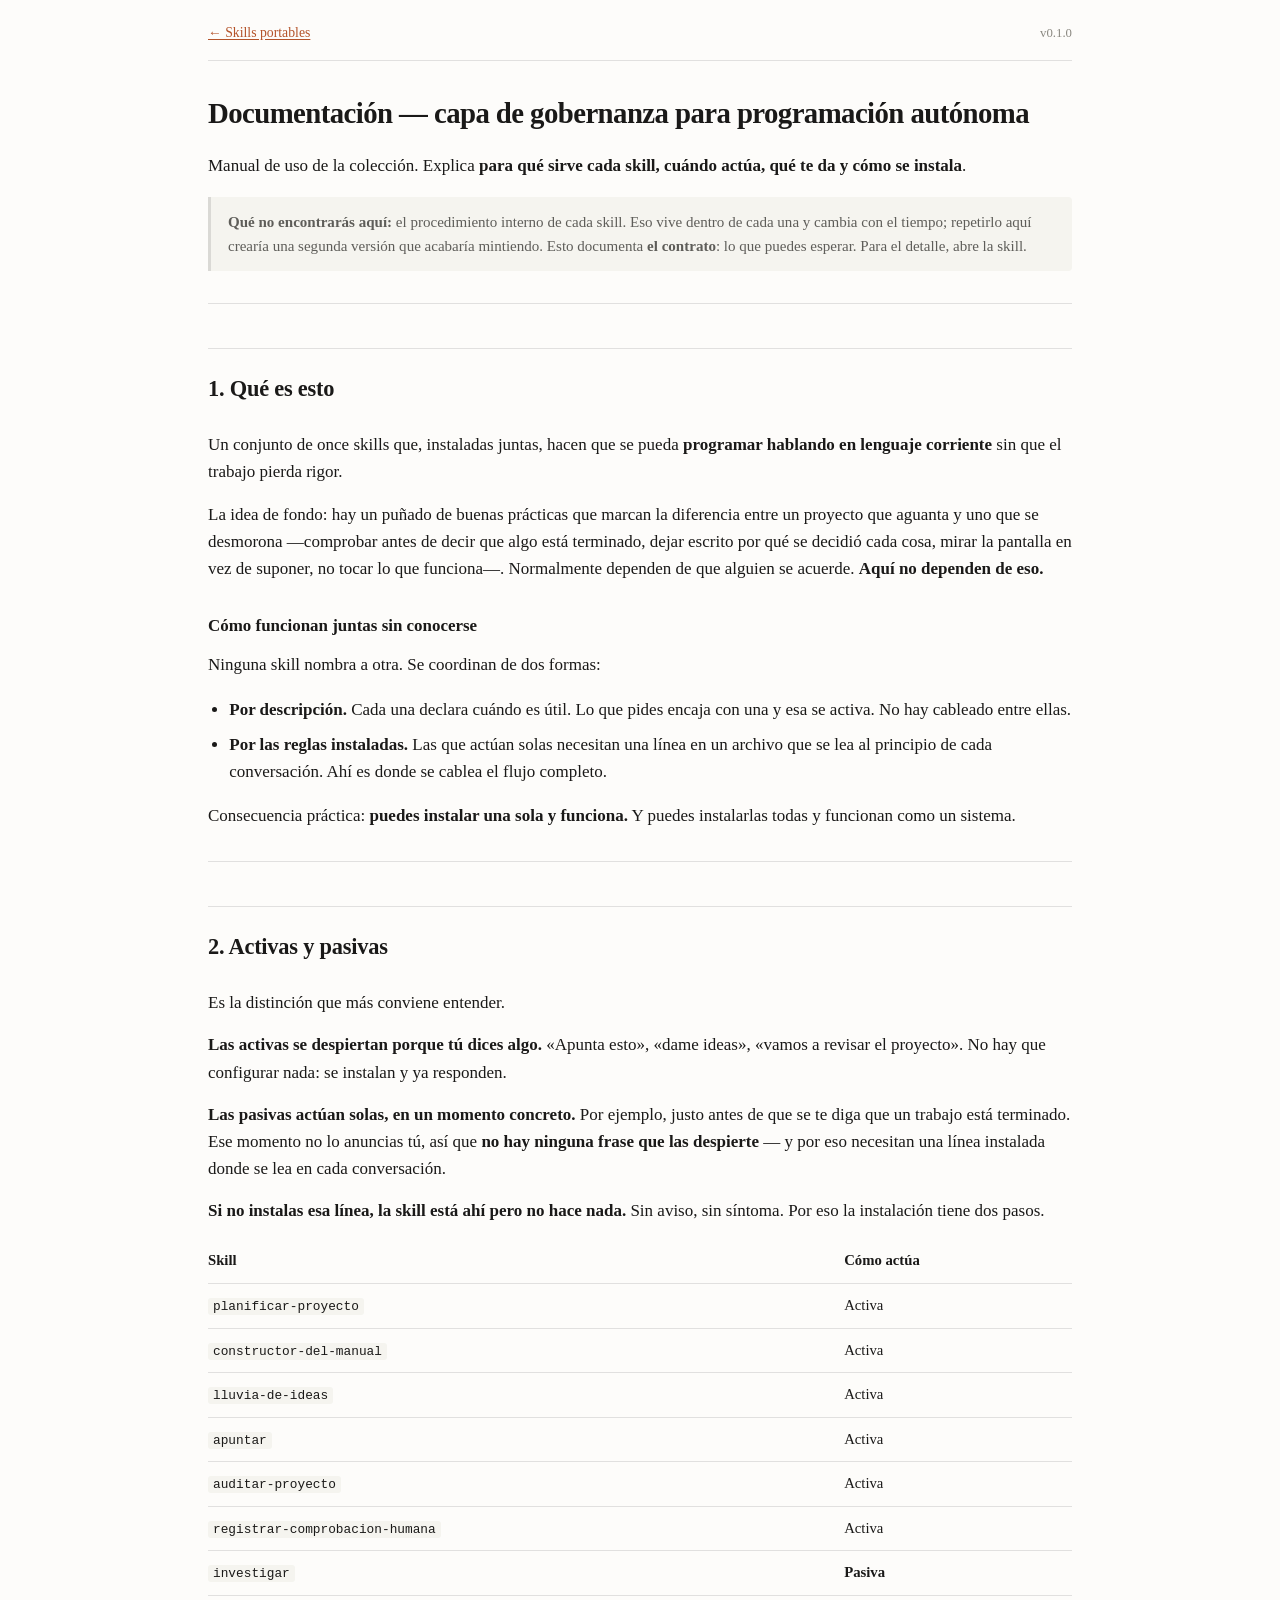
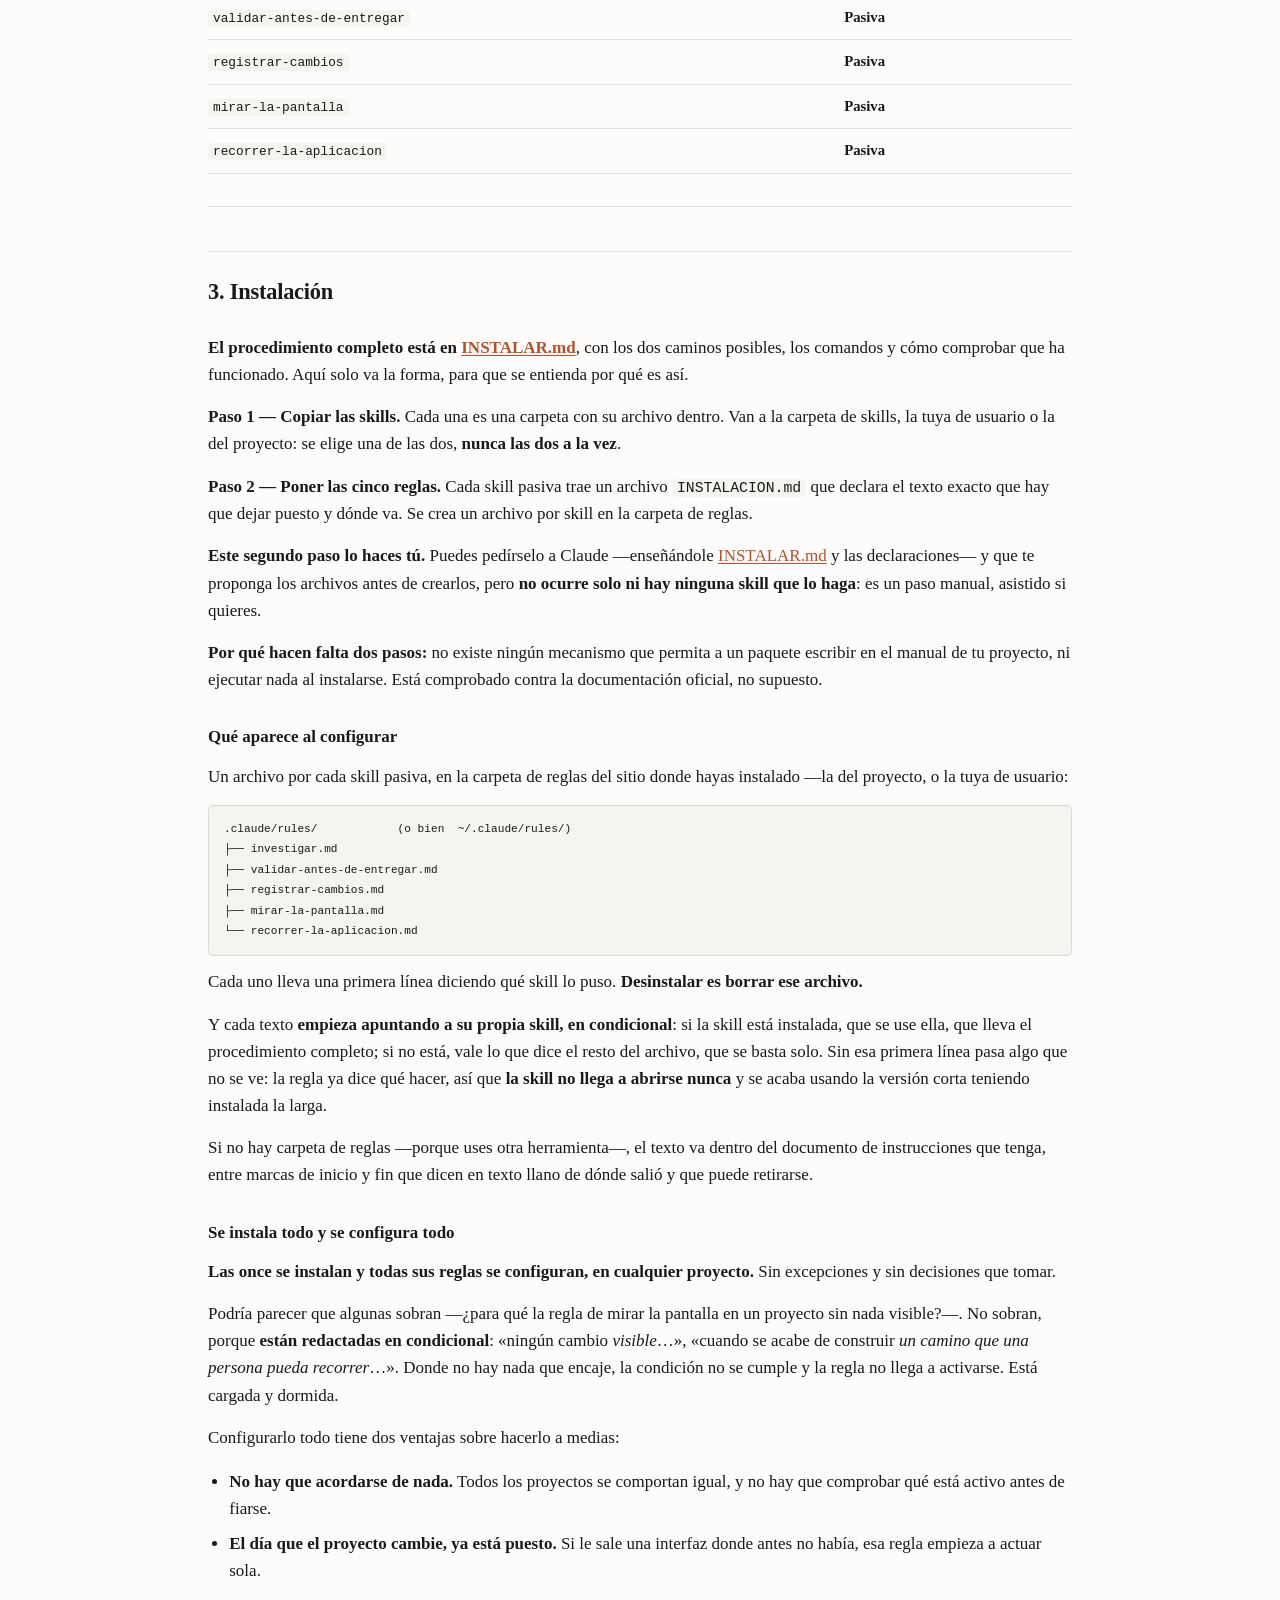
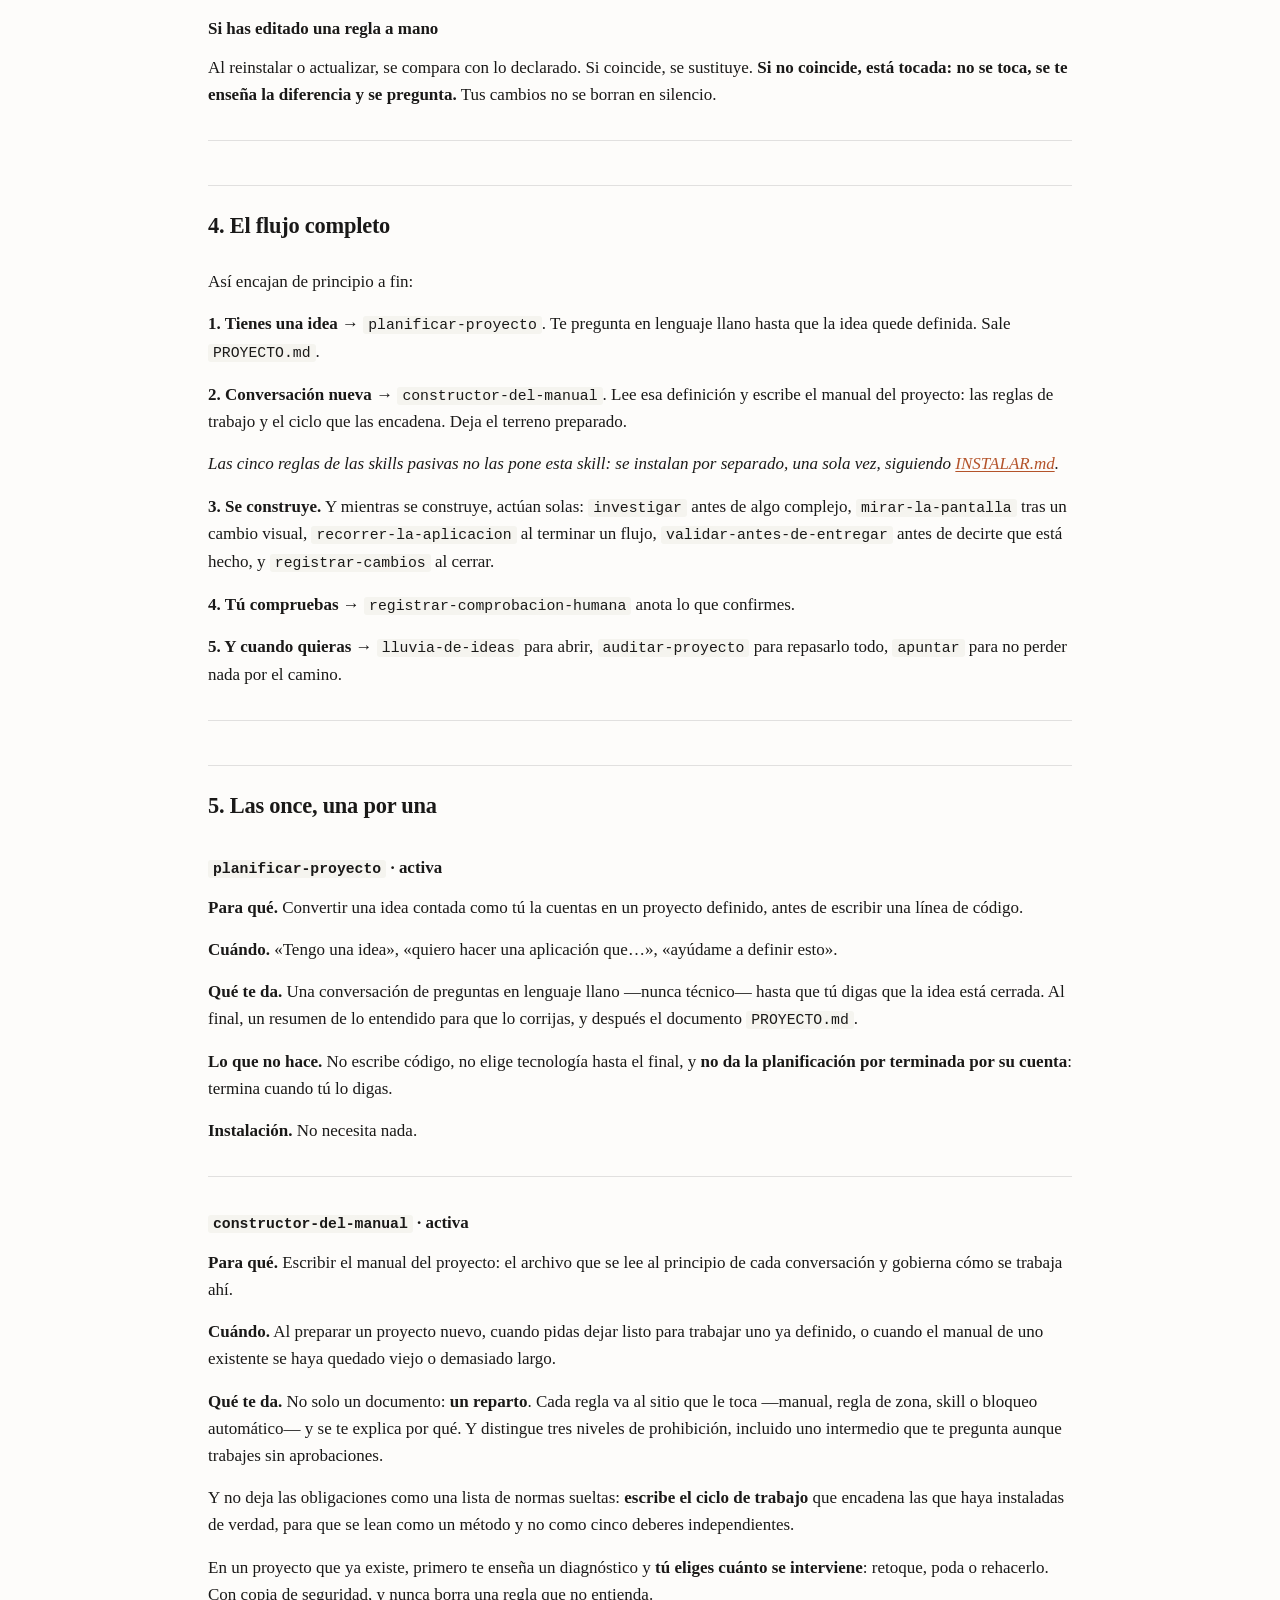
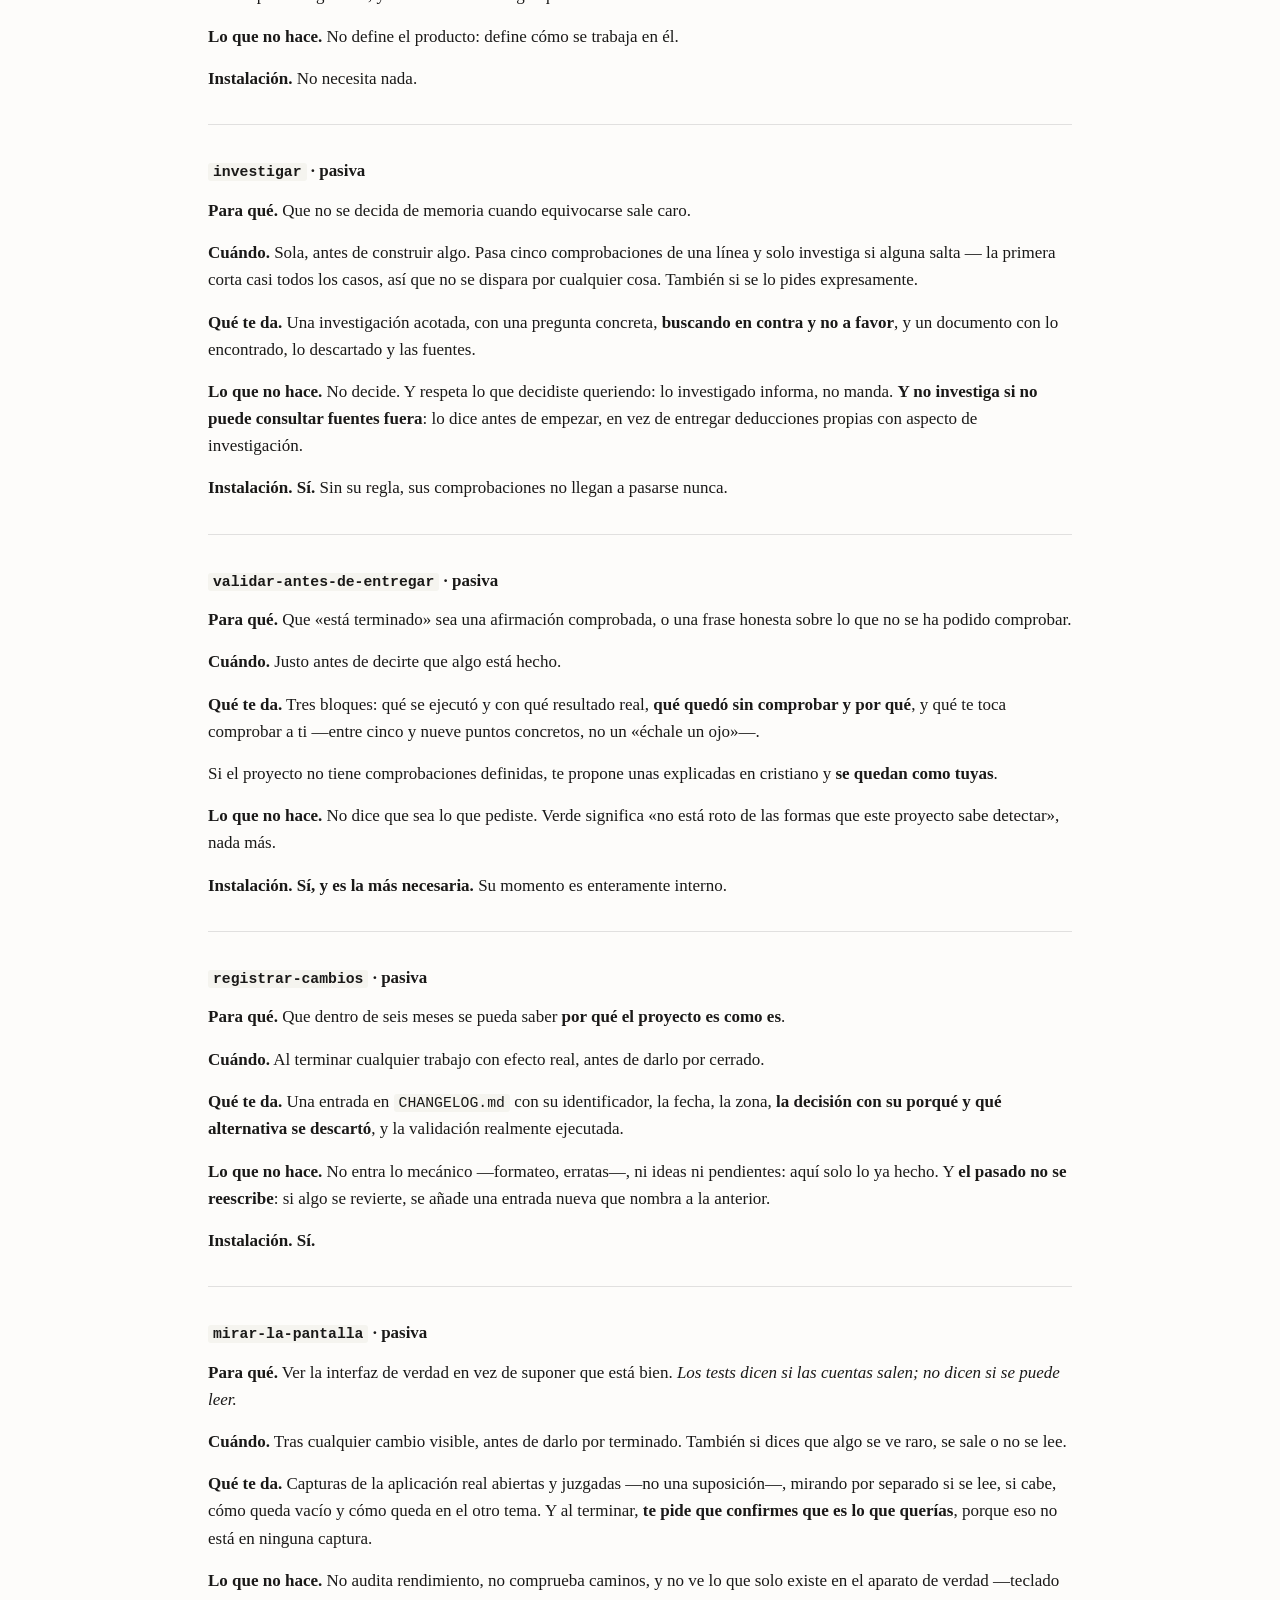
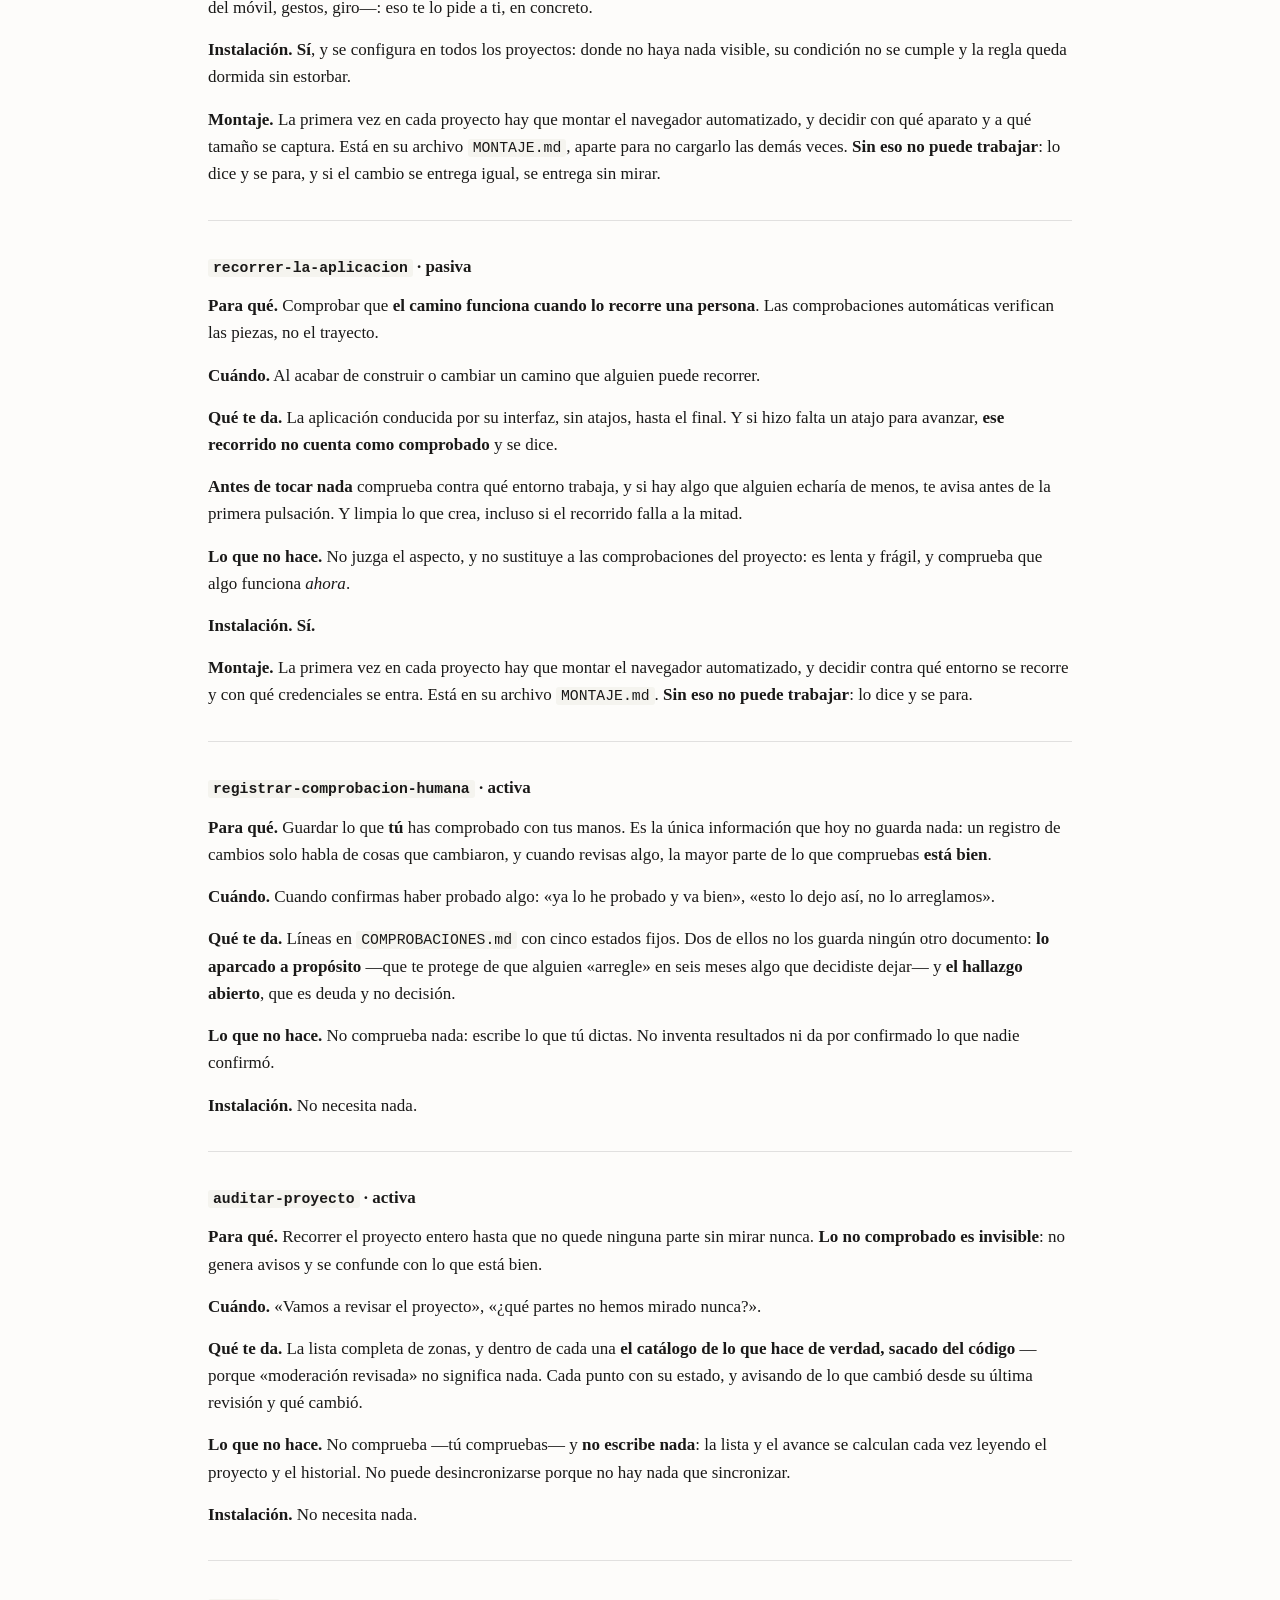
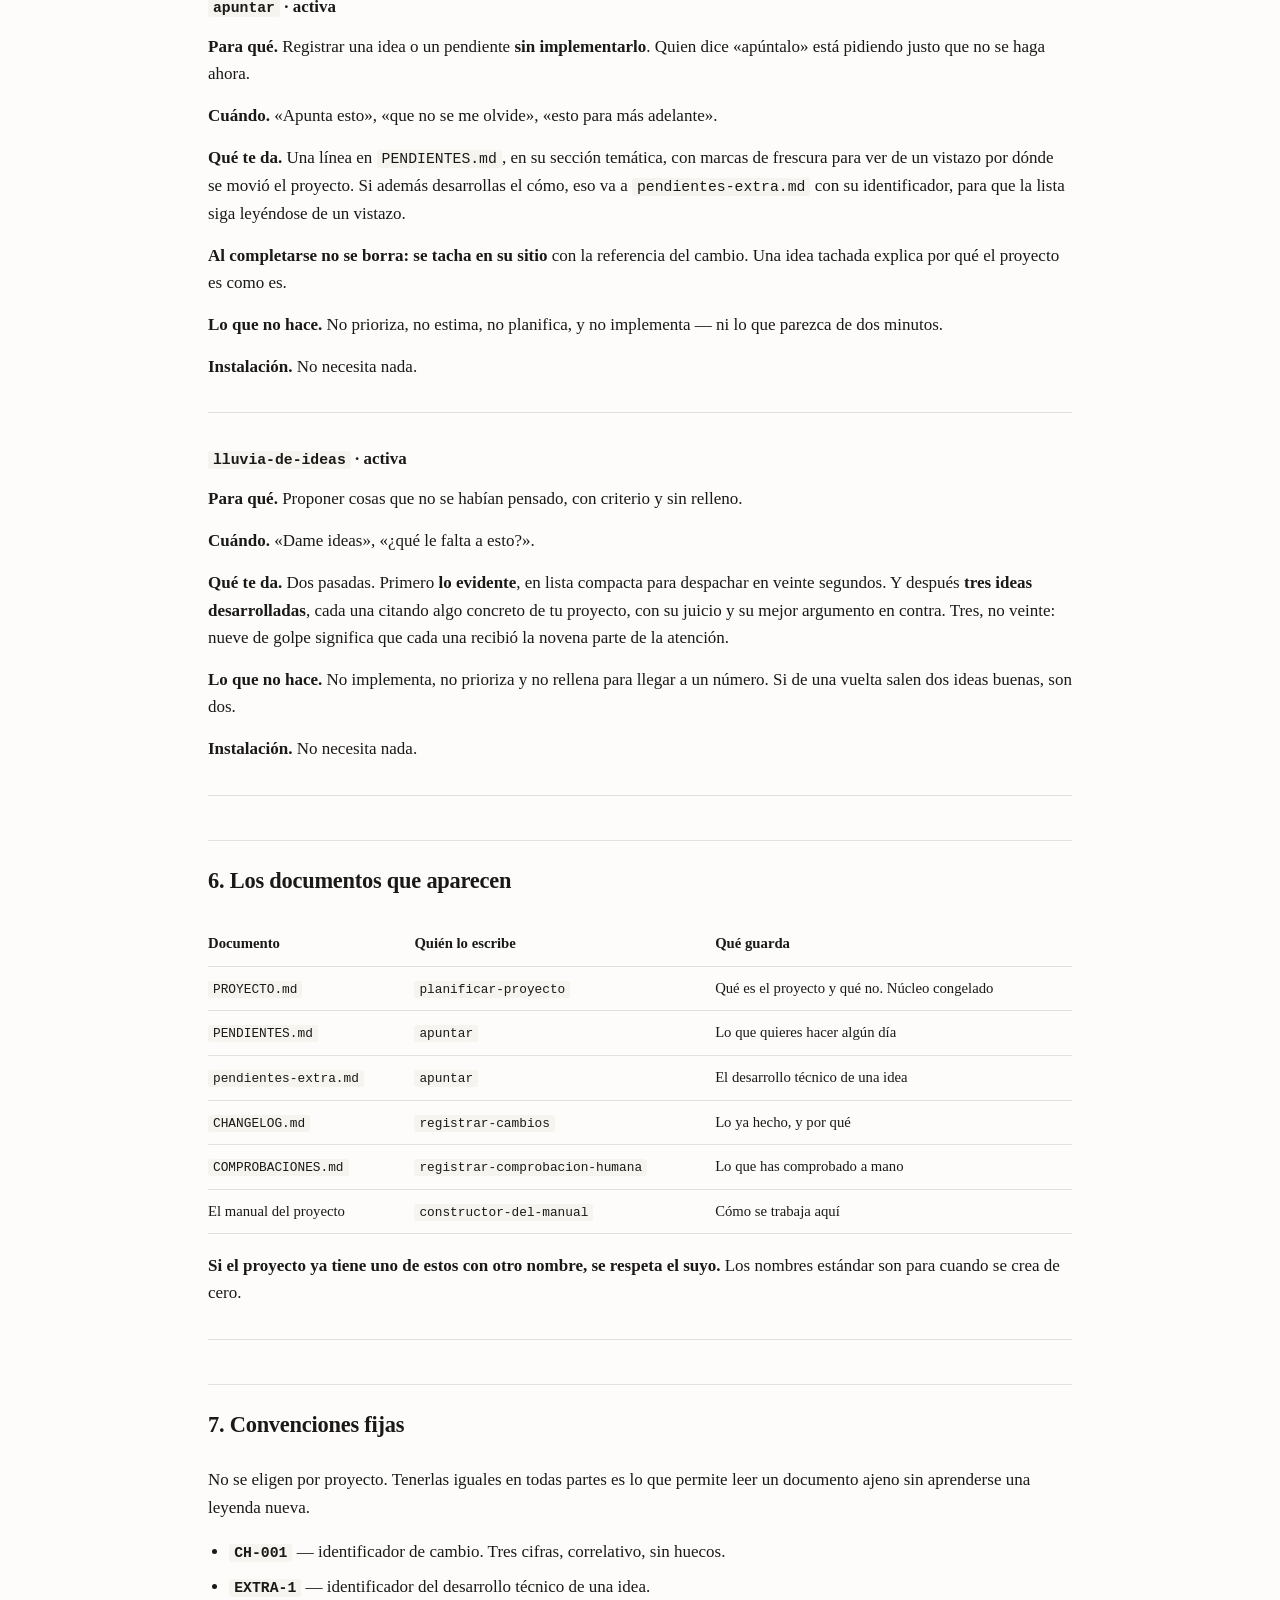
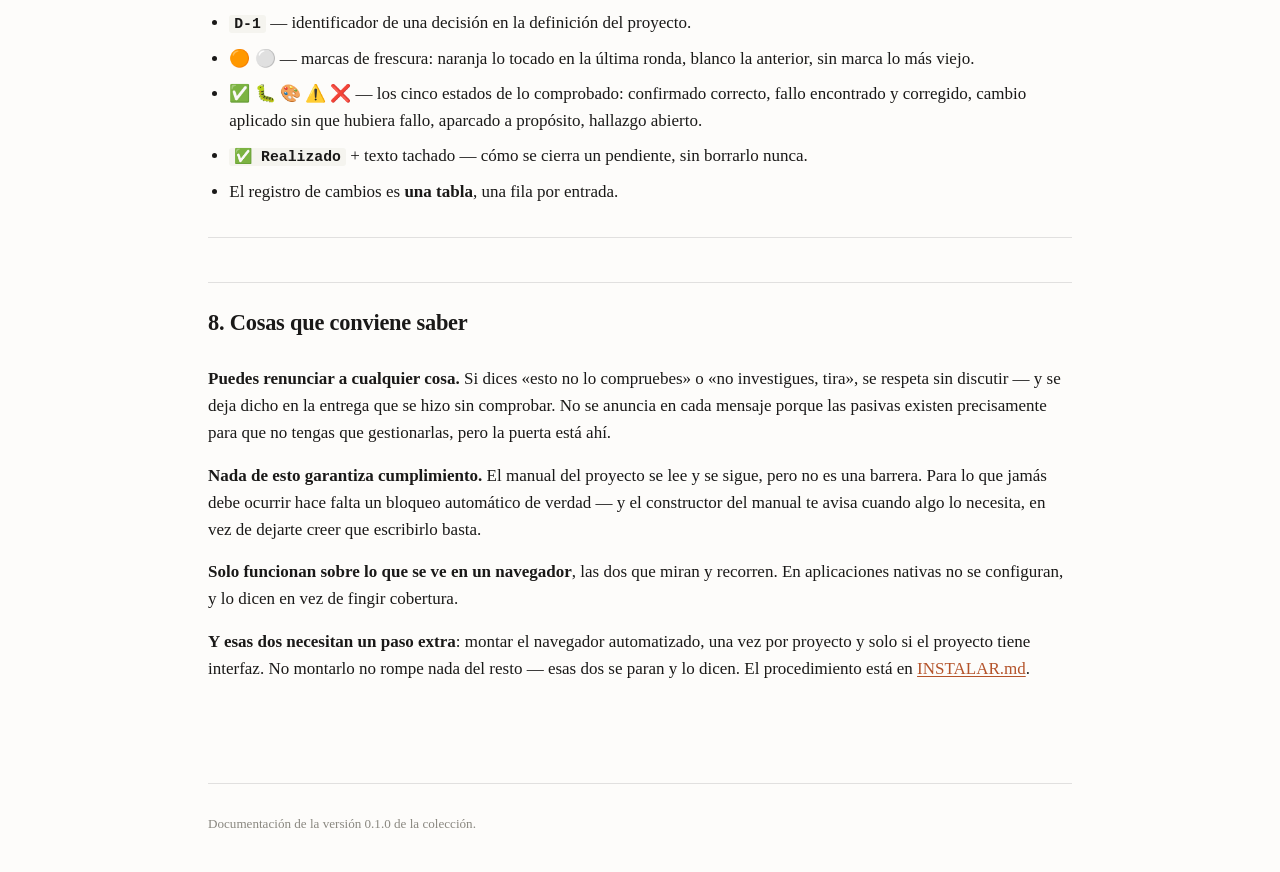
==== docs/documentacion.html @ fcfa6938 "v0.1.0 Once skills de uso general, su instalador y la documentacion.  Generado desde el repositorio " ====
<!DOCTYPE html>
<html lang="es">
<head>
<meta charset="utf-8">
<meta name="viewport" content="width=device-width, initial-scale=1">
<title>Documentación — skills portables</title>
<link rel="stylesheet" href="estilo.css">
</head>
<body>

<header class="cabecera">
  <a class="volver" href="index.html">← Skills portables</a>
  <span class="version">v0.1.0</span>
</header>

<main class="documento">
<h1 id="documentacion-capa-de-gobernanza-para-programacion-autonoma">Documentación — capa de gobernanza para programación autónoma</h1>
<p>Manual de uso de la colección. Explica <strong>para qué sirve cada skill, cuándo actúa, qué te da y cómo se instala</strong>.</p>
<blockquote><strong>Qué no encontrarás aquí:</strong> el procedimiento interno de cada skill. Eso vive dentro de cada una y cambia con el tiempo; repetirlo aquí crearía una segunda versión que acabaría mintiendo. Esto documenta <strong>el contrato</strong>: lo que puedes esperar. Para el detalle, abre la skill.</blockquote>
<hr>
<h2 id="1-que-es-esto">1. Qué es esto</h2>
<p>Un conjunto de once skills que, instaladas juntas, hacen que se pueda <strong>programar hablando en lenguaje corriente</strong> sin que el trabajo pierda rigor.</p>
<p>La idea de fondo: hay un puñado de buenas prácticas que marcan la diferencia entre un proyecto que aguanta y uno que se desmorona —comprobar antes de decir que algo está terminado, dejar escrito por qué se decidió cada cosa, mirar la pantalla en vez de suponer, no tocar lo que funciona—. Normalmente dependen de que alguien se acuerde. <strong>Aquí no dependen de eso.</strong></p>
<h3 id="como-funcionan-juntas-sin-conocerse">Cómo funcionan juntas sin conocerse</h3>
<p>Ninguna skill nombra a otra. Se coordinan de dos formas:</p>
<ul>
<li><strong>Por descripción.</strong> Cada una declara cuándo es útil. Lo que pides encaja con una y esa se activa. No hay cableado entre ellas.</li>
<li><strong>Por las reglas instaladas.</strong> Las que actúan solas necesitan una línea en un archivo que se lea al principio de cada conversación. Ahí es donde se cablea el flujo completo.</li>
</ul>
<p>Consecuencia práctica: <strong>puedes instalar una sola y funciona.</strong> Y puedes instalarlas todas y funcionan como un sistema.</p>
<hr>
<h2 id="2-activas-y-pasivas">2. Activas y pasivas</h2>
<p>Es la distinción que más conviene entender.</p>
<p><strong>Las activas se despiertan porque tú dices algo.</strong> «Apunta esto», «dame ideas», «vamos a revisar el proyecto». No hay que configurar nada: se instalan y ya responden.</p>
<p><strong>Las pasivas actúan solas, en un momento concreto.</strong> Por ejemplo, justo antes de que se te diga que un trabajo está terminado. Ese momento no lo anuncias tú, así que <strong>no hay ninguna frase que las despierte</strong> — y por eso necesitan una línea instalada donde se lea en cada conversación.</p>
<p><strong>Si no instalas esa línea, la skill está ahí pero no hace nada.</strong> Sin aviso, sin síntoma. Por eso la instalación tiene dos pasos.</p>
<table><thead><tr>
<th>Skill</th>
<th>Cómo actúa</th>
</tr></thead><tbody>
<tr>
<td><code>planificar-proyecto</code></td>
<td>Activa</td>
</tr>
<tr>
<td><code>constructor-del-manual</code></td>
<td>Activa</td>
</tr>
<tr>
<td><code>lluvia-de-ideas</code></td>
<td>Activa</td>
</tr>
<tr>
<td><code>apuntar</code></td>
<td>Activa</td>
</tr>
<tr>
<td><code>auditar-proyecto</code></td>
<td>Activa</td>
</tr>
<tr>
<td><code>registrar-comprobacion-humana</code></td>
<td>Activa</td>
</tr>
<tr>
<td><code>investigar</code></td>
<td><strong>Pasiva</strong></td>
</tr>
<tr>
<td><code>validar-antes-de-entregar</code></td>
<td><strong>Pasiva</strong></td>
</tr>
<tr>
<td><code>registrar-cambios</code></td>
<td><strong>Pasiva</strong></td>
</tr>
<tr>
<td><code>mirar-la-pantalla</code></td>
<td><strong>Pasiva</strong></td>
</tr>
<tr>
<td><code>recorrer-la-aplicacion</code></td>
<td><strong>Pasiva</strong></td>
</tr>
</tbody></table>
<hr>
<h2 id="3-instalacion">3. Instalación</h2>
<p><strong>El procedimiento completo está en <a href="https://github.com/Sagitario-A/skills-portables/blob/main/INSTALAR.md">INSTALAR.md</a></strong>, con los dos caminos posibles, los comandos y cómo comprobar que ha funcionado. Aquí solo va la forma, para que se entienda por qué es así.</p>
<p><strong>Paso 1 — Copiar las skills.</strong> Cada una es una carpeta con su archivo dentro. Van a la carpeta de skills, la tuya de usuario o la del proyecto: se elige una de las dos, <strong>nunca las dos a la vez</strong>.</p>
<p><strong>Paso 2 — Poner las cinco reglas.</strong> Cada skill pasiva trae un archivo <code>INSTALACION.md</code> que declara el texto exacto que hay que dejar puesto y dónde va. Se crea un archivo por skill en la carpeta de reglas.</p>
<p><strong>Este segundo paso lo haces tú.</strong> Puedes pedírselo a Claude —enseñándole <a href="https://github.com/Sagitario-A/skills-portables/blob/main/INSTALAR.md">INSTALAR.md</a> y las declaraciones— y que te proponga los archivos antes de crearlos, pero <strong>no ocurre solo ni hay ninguna skill que lo haga</strong>: es un paso manual, asistido si quieres.</p>
<p><strong>Por qué hacen falta dos pasos:</strong> no existe ningún mecanismo que permita a un paquete escribir en el manual de tu proyecto, ni ejecutar nada al instalarse. Está comprobado contra la documentación oficial, no supuesto.</p>
<h3 id="que-aparece-al-configurar">Qué aparece al configurar</h3>
<p>Un archivo por cada skill pasiva, en la carpeta de reglas del sitio donde hayas instalado —la del proyecto, o la tuya de usuario:</p>
<pre><code>.claude/rules/            (o bien  ~/.claude/rules/)
├── investigar.md
├── validar-antes-de-entregar.md
├── registrar-cambios.md
├── mirar-la-pantalla.md
└── recorrer-la-aplicacion.md</code></pre>
<p>Cada uno lleva una primera línea diciendo qué skill lo puso. <strong>Desinstalar es borrar ese archivo.</strong></p>
<p>Y cada texto <strong>empieza apuntando a su propia skill, en condicional</strong>: si la skill está instalada, que se use ella, que lleva el procedimiento completo; si no está, vale lo que dice el resto del archivo, que se basta solo. Sin esa primera línea pasa algo que no se ve: la regla ya dice qué hacer, así que <strong>la skill no llega a abrirse nunca</strong> y se acaba usando la versión corta teniendo instalada la larga.</p>
<p>Si no hay carpeta de reglas —porque uses otra herramienta—, el texto va dentro del documento de instrucciones que tenga, entre marcas de inicio y fin que dicen en texto llano de dónde salió y que puede retirarse.</p>
<h3 id="se-instala-todo-y-se-configura-todo">Se instala todo y se configura todo</h3>
<p><strong>Las once se instalan y todas sus reglas se configuran, en cualquier proyecto.</strong> Sin excepciones y sin decisiones que tomar.</p>
<p>Podría parecer que algunas sobran —¿para qué la regla de mirar la pantalla en un proyecto sin nada visible?—. No sobran, porque <strong>están redactadas en condicional</strong>: «ningún cambio <em>visible</em>…», «cuando se acabe de construir <em>un camino que una persona pueda recorrer</em>…». Donde no hay nada que encaje, la condición no se cumple y la regla no llega a activarse. Está cargada y dormida.</p>
<p>Configurarlo todo tiene dos ventajas sobre hacerlo a medias:</p>
<ul>
<li><strong>No hay que acordarse de nada.</strong> Todos los proyectos se comportan igual, y no hay que comprobar qué está activo antes de fiarse.</li>
<li><strong>El día que el proyecto cambie, ya está puesto.</strong> Si le sale una interfaz donde antes no había, esa regla empieza a actuar sola.</li>
</ul>
<h3 id="si-has-editado-una-regla-a-mano">Si has editado una regla a mano</h3>
<p>Al reinstalar o actualizar, se compara con lo declarado. Si coincide, se sustituye. <strong>Si no coincide, está tocada: no se toca, se te enseña la diferencia y se pregunta.</strong> Tus cambios no se borran en silencio.</p>
<hr>
<h2 id="4-el-flujo-completo">4. El flujo completo</h2>
<p>Así encajan de principio a fin:</p>
<p><strong>1. Tienes una idea</strong> → <code>planificar-proyecto</code>. Te pregunta en lenguaje llano hasta que la idea quede definida. Sale <code>PROYECTO.md</code>.</p>
<p><strong>2. Conversación nueva</strong> → <code>constructor-del-manual</code>. Lee esa definición y escribe el manual del proyecto: las reglas de trabajo y el ciclo que las encadena. Deja el terreno preparado.</p>
<p><em>Las cinco reglas de las skills pasivas no las pone esta skill: se instalan por separado, una sola vez, siguiendo <a href="https://github.com/Sagitario-A/skills-portables/blob/main/INSTALAR.md">INSTALAR.md</a>.</em></p>
<p><strong>3. Se construye.</strong> Y mientras se construye, actúan solas: <code>investigar</code> antes de algo complejo, <code>mirar-la-pantalla</code> tras un cambio visual, <code>recorrer-la-aplicacion</code> al terminar un flujo, <code>validar-antes-de-entregar</code> antes de decirte que está hecho, y <code>registrar-cambios</code> al cerrar.</p>
<p><strong>4. Tú compruebas</strong> → <code>registrar-comprobacion-humana</code> anota lo que confirmes.</p>
<p><strong>5. Y cuando quieras</strong> → <code>lluvia-de-ideas</code> para abrir, <code>auditar-proyecto</code> para repasarlo todo, <code>apuntar</code> para no perder nada por el camino.</p>
<hr>
<h2 id="5-las-once-una-por-una">5. Las once, una por una</h2>
<h3 id="planificar-proyecto-activa"><code>planificar-proyecto</code> · activa</h3>
<p><strong>Para qué.</strong> Convertir una idea contada como tú la cuentas en un proyecto definido, antes de escribir una línea de código.</p>
<p><strong>Cuándo.</strong> «Tengo una idea», «quiero hacer una aplicación que…», «ayúdame a definir esto».</p>
<p><strong>Qué te da.</strong> Una conversación de preguntas en lenguaje llano —nunca técnico— hasta que tú digas que la idea está cerrada. Al final, un resumen de lo entendido para que lo corrijas, y después el documento <code>PROYECTO.md</code>.</p>
<p><strong>Lo que no hace.</strong> No escribe código, no elige tecnología hasta el final, y <strong>no da la planificación por terminada por su cuenta</strong>: termina cuando tú lo digas.</p>
<p><strong>Instalación.</strong> No necesita nada.</p>
<hr>
<h3 id="constructor-del-manual-activa"><code>constructor-del-manual</code> · activa</h3>
<p><strong>Para qué.</strong> Escribir el manual del proyecto: el archivo que se lee al principio de cada conversación y gobierna cómo se trabaja ahí.</p>
<p><strong>Cuándo.</strong> Al preparar un proyecto nuevo, cuando pidas dejar listo para trabajar uno ya definido, o cuando el manual de uno existente se haya quedado viejo o demasiado largo.</p>
<p><strong>Qué te da.</strong> No solo un documento: <strong>un reparto</strong>. Cada regla va al sitio que le toca —manual, regla de zona, skill o bloqueo automático— y se te explica por qué. Y distingue tres niveles de prohibición, incluido uno intermedio que te pregunta aunque trabajes sin aprobaciones.</p>
<p>Y no deja las obligaciones como una lista de normas sueltas: <strong>escribe el ciclo de trabajo</strong> que encadena las que haya instaladas de verdad, para que se lean como un método y no como cinco deberes independientes.</p>
<p>En un proyecto que ya existe, primero te enseña un diagnóstico y <strong>tú eliges cuánto se interviene</strong>: retoque, poda o rehacerlo. Con copia de seguridad, y nunca borra una regla que no entienda.</p>
<p><strong>Lo que no hace.</strong> No define el producto: define cómo se trabaja en él.</p>
<p><strong>Instalación.</strong> No necesita nada.</p>
<hr>
<h3 id="investigar-pasiva"><code>investigar</code> · pasiva</h3>
<p><strong>Para qué.</strong> Que no se decida de memoria cuando equivocarse sale caro.</p>
<p><strong>Cuándo.</strong> Sola, antes de construir algo. Pasa cinco comprobaciones de una línea y solo investiga si alguna salta — la primera corta casi todos los casos, así que no se dispara por cualquier cosa. También si se lo pides expresamente.</p>
<p><strong>Qué te da.</strong> Una investigación acotada, con una pregunta concreta, <strong>buscando en contra y no a favor</strong>, y un documento con lo encontrado, lo descartado y las fuentes.</p>
<p><strong>Lo que no hace.</strong> No decide. Y respeta lo que decidiste queriendo: lo investigado informa, no manda. <strong>Y no investiga si no puede consultar fuentes fuera</strong>: lo dice antes de empezar, en vez de entregar deducciones propias con aspecto de investigación.</p>
<p><strong>Instalación.</strong> <strong>Sí.</strong> Sin su regla, sus comprobaciones no llegan a pasarse nunca.</p>
<hr>
<h3 id="validar-antes-de-entregar-pasiva"><code>validar-antes-de-entregar</code> · pasiva</h3>
<p><strong>Para qué.</strong> Que «está terminado» sea una afirmación comprobada, o una frase honesta sobre lo que no se ha podido comprobar.</p>
<p><strong>Cuándo.</strong> Justo antes de decirte que algo está hecho.</p>
<p><strong>Qué te da.</strong> Tres bloques: qué se ejecutó y con qué resultado real, <strong>qué quedó sin comprobar y por qué</strong>, y qué te toca comprobar a ti —entre cinco y nueve puntos concretos, no un «échale un ojo»—.</p>
<p>Si el proyecto no tiene comprobaciones definidas, te propone unas explicadas en cristiano y <strong>se quedan como tuyas</strong>.</p>
<p><strong>Lo que no hace.</strong> No dice que sea lo que pediste. Verde significa «no está roto de las formas que este proyecto sabe detectar», nada más.</p>
<p><strong>Instalación.</strong> <strong>Sí, y es la más necesaria.</strong> Su momento es enteramente interno.</p>
<hr>
<h3 id="registrar-cambios-pasiva"><code>registrar-cambios</code> · pasiva</h3>
<p><strong>Para qué.</strong> Que dentro de seis meses se pueda saber <strong>por qué el proyecto es como es</strong>.</p>
<p><strong>Cuándo.</strong> Al terminar cualquier trabajo con efecto real, antes de darlo por cerrado.</p>
<p><strong>Qué te da.</strong> Una entrada en <code>CHANGELOG.md</code> con su identificador, la fecha, la zona, <strong>la decisión con su porqué y qué alternativa se descartó</strong>, y la validación realmente ejecutada.</p>
<p><strong>Lo que no hace.</strong> No entra lo mecánico —formateo, erratas—, ni ideas ni pendientes: aquí solo lo ya hecho. Y <strong>el pasado no se reescribe</strong>: si algo se revierte, se añade una entrada nueva que nombra a la anterior.</p>
<p><strong>Instalación.</strong> <strong>Sí.</strong></p>
<hr>
<h3 id="mirar-la-pantalla-pasiva"><code>mirar-la-pantalla</code> · pasiva</h3>
<p><strong>Para qué.</strong> Ver la interfaz de verdad en vez de suponer que está bien. <em>Los tests dicen si las cuentas salen; no dicen si se puede leer.</em></p>
<p><strong>Cuándo.</strong> Tras cualquier cambio visible, antes de darlo por terminado. También si dices que algo se ve raro, se sale o no se lee.</p>
<p><strong>Qué te da.</strong> Capturas de la aplicación real abiertas y juzgadas —no una suposición—, mirando por separado si se lee, si cabe, cómo queda vacío y cómo queda en el otro tema. Y al terminar, <strong>te pide que confirmes que es lo que querías</strong>, porque eso no está en ninguna captura.</p>
<p><strong>Lo que no hace.</strong> No audita rendimiento, no comprueba caminos, y no ve lo que solo existe en el aparato de verdad —teclado del móvil, gestos, giro—: eso te lo pide a ti, en concreto.</p>
<p><strong>Instalación.</strong> <strong>Sí</strong>, y se configura en todos los proyectos: donde no haya nada visible, su condición no se cumple y la regla queda dormida sin estorbar.</p>
<p><strong>Montaje.</strong> La primera vez en cada proyecto hay que montar el navegador automatizado, y decidir con qué aparato y a qué tamaño se captura. Está en su archivo <code>MONTAJE.md</code>, aparte para no cargarlo las demás veces. <strong>Sin eso no puede trabajar</strong>: lo dice y se para, y si el cambio se entrega igual, se entrega sin mirar.</p>
<hr>
<h3 id="recorrer-la-aplicacion-pasiva"><code>recorrer-la-aplicacion</code> · pasiva</h3>
<p><strong>Para qué.</strong> Comprobar que <strong>el camino funciona cuando lo recorre una persona</strong>. Las comprobaciones automáticas verifican las piezas, no el trayecto.</p>
<p><strong>Cuándo.</strong> Al acabar de construir o cambiar un camino que alguien puede recorrer.</p>
<p><strong>Qué te da.</strong> La aplicación conducida por su interfaz, sin atajos, hasta el final. Y si hizo falta un atajo para avanzar, <strong>ese recorrido no cuenta como comprobado</strong> y se dice.</p>
<p><strong>Antes de tocar nada</strong> comprueba contra qué entorno trabaja, y si hay algo que alguien echaría de menos, te avisa antes de la primera pulsación. Y limpia lo que crea, incluso si el recorrido falla a la mitad.</p>
<p><strong>Lo que no hace.</strong> No juzga el aspecto, y no sustituye a las comprobaciones del proyecto: es lenta y frágil, y comprueba que algo funciona <em>ahora</em>.</p>
<p><strong>Instalación.</strong> <strong>Sí.</strong></p>
<p><strong>Montaje.</strong> La primera vez en cada proyecto hay que montar el navegador automatizado, y decidir contra qué entorno se recorre y con qué credenciales se entra. Está en su archivo <code>MONTAJE.md</code>. <strong>Sin eso no puede trabajar</strong>: lo dice y se para.</p>
<hr>
<h3 id="registrar-comprobacion-humana-activa"><code>registrar-comprobacion-humana</code> · activa</h3>
<p><strong>Para qué.</strong> Guardar lo que <strong>tú</strong> has comprobado con tus manos. Es la única información que hoy no guarda nada: un registro de cambios solo habla de cosas que cambiaron, y cuando revisas algo, la mayor parte de lo que compruebas <strong>está bien</strong>.</p>
<p><strong>Cuándo.</strong> Cuando confirmas haber probado algo: «ya lo he probado y va bien», «esto lo dejo así, no lo arreglamos».</p>
<p><strong>Qué te da.</strong> Líneas en <code>COMPROBACIONES.md</code> con cinco estados fijos. Dos de ellos no los guarda ningún otro documento: <strong>lo aparcado a propósito</strong> —que te protege de que alguien «arregle» en seis meses algo que decidiste dejar— y <strong>el hallazgo abierto</strong>, que es deuda y no decisión.</p>
<p><strong>Lo que no hace.</strong> No comprueba nada: escribe lo que tú dictas. No inventa resultados ni da por confirmado lo que nadie confirmó.</p>
<p><strong>Instalación.</strong> No necesita nada.</p>
<hr>
<h3 id="auditar-proyecto-activa"><code>auditar-proyecto</code> · activa</h3>
<p><strong>Para qué.</strong> Recorrer el proyecto entero hasta que no quede ninguna parte sin mirar nunca. <strong>Lo no comprobado es invisible</strong>: no genera avisos y se confunde con lo que está bien.</p>
<p><strong>Cuándo.</strong> «Vamos a revisar el proyecto», «¿qué partes no hemos mirado nunca?».</p>
<p><strong>Qué te da.</strong> La lista completa de zonas, y dentro de cada una <strong>el catálogo de lo que hace de verdad, sacado del código</strong> — porque «moderación revisada» no significa nada. Cada punto con su estado, y avisando de lo que cambió desde su última revisión y qué cambió.</p>
<p><strong>Lo que no hace.</strong> No comprueba —tú compruebas— y <strong>no escribe nada</strong>: la lista y el avance se calculan cada vez leyendo el proyecto y el historial. No puede desincronizarse porque no hay nada que sincronizar.</p>
<p><strong>Instalación.</strong> No necesita nada.</p>
<hr>
<h3 id="apuntar-activa"><code>apuntar</code> · activa</h3>
<p><strong>Para qué.</strong> Registrar una idea o un pendiente <strong>sin implementarlo</strong>. Quien dice «apúntalo» está pidiendo justo que no se haga ahora.</p>
<p><strong>Cuándo.</strong> «Apunta esto», «que no se me olvide», «esto para más adelante».</p>
<p><strong>Qué te da.</strong> Una línea en <code>PENDIENTES.md</code>, en su sección temática, con marcas de frescura para ver de un vistazo por dónde se movió el proyecto. Si además desarrollas el cómo, eso va a <code>pendientes-extra.md</code> con su identificador, para que la lista siga leyéndose de un vistazo.</p>
<p><strong>Al completarse no se borra: se tacha en su sitio</strong> con la referencia del cambio. Una idea tachada explica por qué el proyecto es como es.</p>
<p><strong>Lo que no hace.</strong> No prioriza, no estima, no planifica, y no implementa — ni lo que parezca de dos minutos.</p>
<p><strong>Instalación.</strong> No necesita nada.</p>
<hr>
<h3 id="lluvia-de-ideas-activa"><code>lluvia-de-ideas</code> · activa</h3>
<p><strong>Para qué.</strong> Proponer cosas que no se habían pensado, con criterio y sin relleno.</p>
<p><strong>Cuándo.</strong> «Dame ideas», «¿qué le falta a esto?».</p>
<p><strong>Qué te da.</strong> Dos pasadas. Primero <strong>lo evidente</strong>, en lista compacta para despachar en veinte segundos. Y después <strong>tres ideas desarrolladas</strong>, cada una citando algo concreto de tu proyecto, con su juicio y su mejor argumento en contra. Tres, no veinte: nueve de golpe significa que cada una recibió la novena parte de la atención.</p>
<p><strong>Lo que no hace.</strong> No implementa, no prioriza y no rellena para llegar a un número. Si de una vuelta salen dos ideas buenas, son dos.</p>
<p><strong>Instalación.</strong> No necesita nada.</p>
<hr>
<h2 id="6-los-documentos-que-aparecen">6. Los documentos que aparecen</h2>
<table><thead><tr>
<th>Documento</th>
<th>Quién lo escribe</th>
<th>Qué guarda</th>
</tr></thead><tbody>
<tr>
<td><code>PROYECTO.md</code></td>
<td><code>planificar-proyecto</code></td>
<td>Qué es el proyecto y qué no. Núcleo congelado</td>
</tr>
<tr>
<td><code>PENDIENTES.md</code></td>
<td><code>apuntar</code></td>
<td>Lo que quieres hacer algún día</td>
</tr>
<tr>
<td><code>pendientes-extra.md</code></td>
<td><code>apuntar</code></td>
<td>El desarrollo técnico de una idea</td>
</tr>
<tr>
<td><code>CHANGELOG.md</code></td>
<td><code>registrar-cambios</code></td>
<td>Lo ya hecho, y por qué</td>
</tr>
<tr>
<td><code>COMPROBACIONES.md</code></td>
<td><code>registrar-comprobacion-humana</code></td>
<td>Lo que has comprobado a mano</td>
</tr>
<tr>
<td>El manual del proyecto</td>
<td><code>constructor-del-manual</code></td>
<td>Cómo se trabaja aquí</td>
</tr>
</tbody></table>
<p><strong>Si el proyecto ya tiene uno de estos con otro nombre, se respeta el suyo.</strong> Los nombres estándar son para cuando se crea de cero.</p>
<hr>
<h2 id="7-convenciones-fijas">7. Convenciones fijas</h2>
<p>No se eligen por proyecto. Tenerlas iguales en todas partes es lo que permite leer un documento ajeno sin aprenderse una leyenda nueva.</p>
<ul>
<li><strong><code>CH-001</code></strong> — identificador de cambio. Tres cifras, correlativo, sin huecos.</li>
<li><strong><code>EXTRA-1</code></strong> — identificador del desarrollo técnico de una idea.</li>
<li><strong><code>D-1</code></strong> — identificador de una decisión en la definición del proyecto.</li>
<li><strong>🟠 ⚪</strong> — marcas de frescura: naranja lo tocado en la última ronda, blanco la anterior, sin marca lo más viejo.</li>
<li><strong>✅ 🐛 🎨 ⚠️ ❌</strong> — los cinco estados de lo comprobado: confirmado correcto, fallo encontrado y corregido, cambio aplicado sin que hubiera fallo, aparcado a propósito, hallazgo abierto.</li>
<li><strong><code>✅ Realizado</code></strong> + texto tachado — cómo se cierra un pendiente, sin borrarlo nunca.</li>
<li>El registro de cambios es <strong>una tabla</strong>, una fila por entrada.</li>
</ul>
<hr>
<h2 id="8-cosas-que-conviene-saber">8. Cosas que conviene saber</h2>
<p><strong>Puedes renunciar a cualquier cosa.</strong> Si dices «esto no lo compruebes» o «no investigues, tira», se respeta sin discutir — y se deja dicho en la entrega que se hizo sin comprobar. No se anuncia en cada mensaje porque las pasivas existen precisamente para que no tengas que gestionarlas, pero la puerta está ahí.</p>
<p><strong>Nada de esto garantiza cumplimiento.</strong> El manual del proyecto se lee y se sigue, pero no es una barrera. Para lo que jamás debe ocurrir hace falta un bloqueo automático de verdad — y el constructor del manual te avisa cuando algo lo necesita, en vez de dejarte creer que escribirlo basta.</p>
<p><strong>Solo funcionan sobre lo que se ve en un navegador</strong>, las dos que miran y recorren. En aplicaciones nativas no se configuran, y lo dicen en vez de fingir cobertura.</p>
<p><strong>Y esas dos necesitan un paso extra</strong>: montar el navegador automatizado, una vez por proyecto y solo si el proyecto tiene interfaz. No montarlo no rompe nada del resto — esas dos se paran y lo dicen. El procedimiento está en <a href="https://github.com/Sagitario-A/skills-portables/blob/main/INSTALAR.md">INSTALAR.md</a>.</p>
</main>

<footer class="pie">
  <p>Documentación de la versión 0.1.0 de la colección.</p>
</footer>

</body>
</html>
---- docs/estilo.css ----
/* Skills portables — hoja única, sin dependencias. */

:root {
  --tinta: #1a1918;
  --tinta-suave: #5e5d59;
  --tenue: #8a8880;
  --papel: #fdfcfa;
  --papel-hundido: #f5f4ef;
  --linea: rgba(0, 0, 0, 0.11);
  --acento: #b4532a;
  --ancho: 54rem;
}

@media (prefers-color-scheme: dark) {
  :root:not([data-theme="light"]) {
    --tinta: #eceae5;
    --tinta-suave: #a9a69f;
    --tenue: #78756e;
    --papel: #16151a;
    --papel-hundido: #1f1e24;
    --linea: rgba(255, 255, 255, 0.13);
    --acento: #e8875c;
  }
}

:root[data-theme="dark"] {
  --tinta: #eceae5;
  --tinta-suave: #a9a69f;
  --tenue: #78756e;
  --papel: #16151a;
  --papel-hundido: #1f1e24;
  --linea: rgba(255, 255, 255, 0.13);
  --acento: #e8875c;
}

* { box-sizing: border-box; }

body {
  margin: 0;
  padding: 0 16px;
  background: var(--papel);
  color: var(--tinta);
  font: 17px/1.6 ui-serif, Georgia, "Iowan Old Style", serif;
  -webkit-text-size-adjust: 100%;
}

code, pre, button, select { font-family: ui-monospace, SFMono-Regular, Menlo, Consolas, monospace; }
a { color: var(--acento); text-underline-offset: 2px; }

main { max-width: var(--ancho); margin: 0 auto; padding: 56px 0 0; }

h1 {
  margin: 0 0 20px;
  font-size: clamp(1.8rem, 5vw, 2.5rem);
  line-height: 1.15;
  letter-spacing: -0.02em;
  font-weight: 600;
}

.entrada { margin: 0 0 44px; font-size: 1.06rem; color: var(--tinta-suave); max-width: 40rem; }
.entrada strong { color: var(--tinta); }

/* ── Instalar: dos paneles, uno abierto ─────────────────────────
   Sin JavaScript: dos radios ocultos y hermanos que reaccionan. */

.instalar > input { position: absolute; opacity: 0; pointer-events: none; }

.paneles { display: flex; gap: 10px; align-items: stretch; }

.panel {
  flex: 0 0 58px;
  min-width: 0;
  border: 1px solid var(--linea);
  border-radius: 8px;
  background: var(--papel-hundido);
  overflow: hidden;
  transition: flex-basis 0.28s ease, flex-grow 0.28s ease;
}

#via-usuario:checked ~ .paneles .p-usuario,
#via-proyecto:checked ~ .paneles .p-proyecto { flex: 1 1 auto; }

/* El lomo: título del panel. Vertical cuando está plegado. */
.lomo {
  display: block;
  padding: 18px 16px;
  font: 600 0.92rem/1.2 ui-serif, Georgia, serif;
  letter-spacing: 0.01em;
  color: var(--tinta-suave);
  cursor: pointer;
  white-space: nowrap;
  writing-mode: vertical-rl;
}
.lomo:hover { color: var(--acento); }

#via-usuario:checked ~ .paneles .p-usuario .lomo,
#via-proyecto:checked ~ .paneles .p-proyecto .lomo {
  writing-mode: horizontal-tb;
  color: var(--tinta);
  cursor: default;
  padding-bottom: 4px;
}

.dentro { display: none; padding: 0 20px 20px; }
#via-usuario:checked ~ .paneles .p-usuario .dentro,
#via-proyecto:checked ~ .paneles .p-proyecto .dentro { display: block; }

.instalar > input:focus-visible ~ .paneles .lomo { outline: 2px solid var(--acento); outline-offset: -3px; }

.para-quien { margin: 0 0 14px; font-size: 0.92rem; color: var(--acento); }

/* ── El recuadro del prompt ─────────────────────────────────── */

.caja { position: relative; }

.caja pre {
  margin: 0;
  padding: 16px 18px;
  background: var(--papel);
  border: 1px solid var(--linea);
  border-radius: 6px;
  overflow-x: auto;
  font-size: 0.78rem;
  line-height: 1.6;
  white-space: pre-wrap;
  word-break: break-word;
}

.copiar {
  position: absolute;
  top: 8px;
  right: 8px;
  padding: 5px 12px;
  border: 1px solid var(--linea);
  border-radius: 5px;
  background: var(--papel-hundido);
  color: var(--tinta-suave);
  font-size: 0.74rem;
  cursor: pointer;
}
.copiar:hover { color: var(--acento); border-color: var(--acento); }

.nota { margin: 12px 0 0; font-size: 0.86rem; color: var(--tinta-suave); }
.nota strong { color: var(--tinta); }
.nota a { margin-left: 6px; font-size: 0.95em; white-space: nowrap; }

/* ── Cómo se usa ────────────────────────────────────────────── */

.uso { margin-top: 64px; padding-top: 40px; border-top: 1px solid var(--linea); }

h2 { margin: 0 0 24px; font-size: 1.4rem; font-weight: 600; letter-spacing: -0.01em; }
h3 { margin: 0 0 12px; font-size: 0.95rem; font-weight: 600; }

.flujo { margin: 0 0 40px; padding-left: 1.3em; max-width: 42rem; }
.flujo li { margin-bottom: 11px; }

.dos-modos { display: grid; grid-template-columns: 1fr 1fr; gap: 36px; }

dl { margin: 0; }
dt { margin-top: 15px; font-size: 0.86rem; }
dt:first-of-type { margin-top: 0; }
dt code { color: var(--acento); }
dd { margin: 4px 0 0; font-size: 0.9rem; color: var(--tinta-suave); }

code { font-size: 0.87em; }

/* ── Pie ────────────────────────────────────────────────────── */

.pie {
  max-width: var(--ancho);
  margin: 56px auto 0;
  padding: 16px 0 40px;
  border-top: 1px solid var(--linea);
  display: flex;
  flex-wrap: wrap;
  align-items: center;
  gap: 18px;
  font-size: 0.82rem;
  color: var(--tenue);
}

.pie .descarga { margin-left: auto; display: flex; align-items: center; gap: 8px; }

.pie select {
  font-size: 0.78rem;
  padding: 3px 6px;
  border: 1px solid var(--linea);
  border-radius: 4px;
  background: var(--papel);
  color: var(--tinta-suave);
}

/* ── Documento volcado ──────────────────────────────────────── */

.cabecera {
  max-width: var(--ancho);
  margin: 0 auto;
  padding: 22px 0 16px;
  display: flex;
  justify-content: space-between;
  align-items: baseline;
  gap: 12px;
  border-bottom: 1px solid var(--linea);
  font-size: 0.86rem;
}
.version { color: var(--tenue); font-size: 0.8rem; }

.documento { max-width: var(--ancho); margin: 0 auto; padding: 36px 0 30px; }
.documento h1 { font-size: 1.8rem; margin-bottom: 22px; }
.documento h2 { margin-top: 44px; padding-top: 22px; border-top: 1px solid var(--linea); }
.documento h3 { margin-top: 30px; font-size: 1.06rem; }
.documento h4 { margin-top: 22px; font-size: 0.96rem; }
.documento p { margin: 0 0 15px; }
.documento ul, .documento ol { padding-left: 1.25em; }
.documento li { margin-bottom: 8px; }
.documento hr { border: 0; height: 1px; background: var(--linea); margin: 32px 0; }
.documento pre {
  background: var(--papel-hundido);
  border: 1px solid var(--linea);
  border-radius: 5px;
  padding: 13px 15px;
  overflow-x: auto;
  font-size: 0.8rem;
}
.documento code { background: var(--papel-hundido); padding: 1px 5px; border-radius: 3px; }
.documento pre code { background: none; padding: 0; }
.documento table { width: 100%; border-collapse: collapse; margin: 0 0 18px; font-size: 0.92rem; }
.documento th, .documento td {
  text-align: left; vertical-align: top;
  padding: 10px 12px 10px 0;
  border-bottom: 1px solid var(--linea);
}
.documento blockquote {
  margin: 18px 0;
  padding: 13px 17px;
  background: var(--papel-hundido);
  border-left: 3px solid var(--linea);
  border-radius: 0 4px 4px 0;
  font-size: 0.94rem;
  color: var(--tinta-suave);
}
li > p { margin: 0 0 9px; }
li > p:last-child { margin-bottom: 0; }
li > pre, li > blockquote { margin: 9px 0; }

/* ── Pantalla estrecha ──────────────────────────────────────── */

@media (max-width: 46rem) {
  .dos-modos { grid-template-columns: 1fr; gap: 28px; }
}

@media (max-width: 40rem) {
  main { padding-top: 36px; }

  /* Apilados: el plegado queda como una banda horizontal. */
  .paneles { flex-direction: column; }
  .panel { flex: 0 0 auto; }
  .lomo { writing-mode: horizontal-tb; padding: 14px 16px; }
  #via-usuario:checked ~ .paneles .p-usuario .lomo,
  #via-proyecto:checked ~ .paneles .p-proyecto .lomo { padding-bottom: 4px; }

  .pie { gap: 12px; }
  .pie .descarga { margin-left: 0; width: 100%; }
}
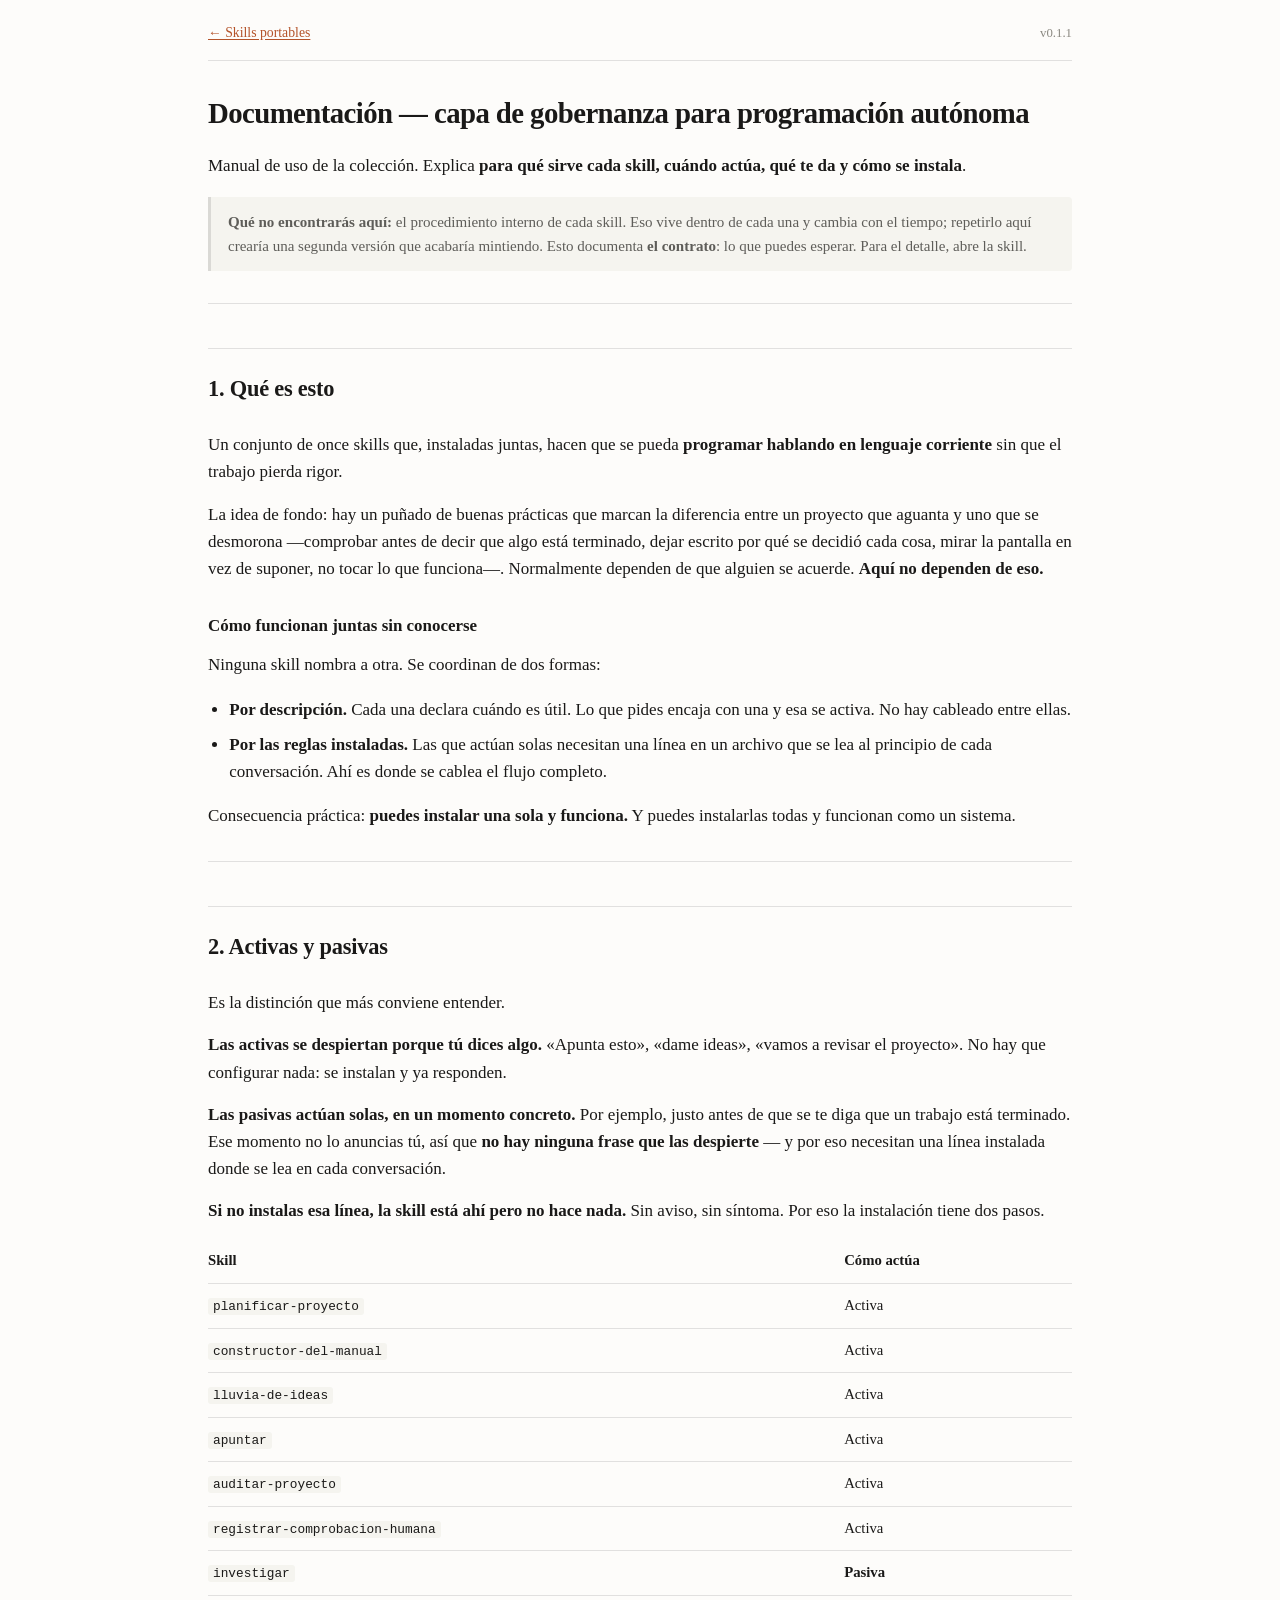
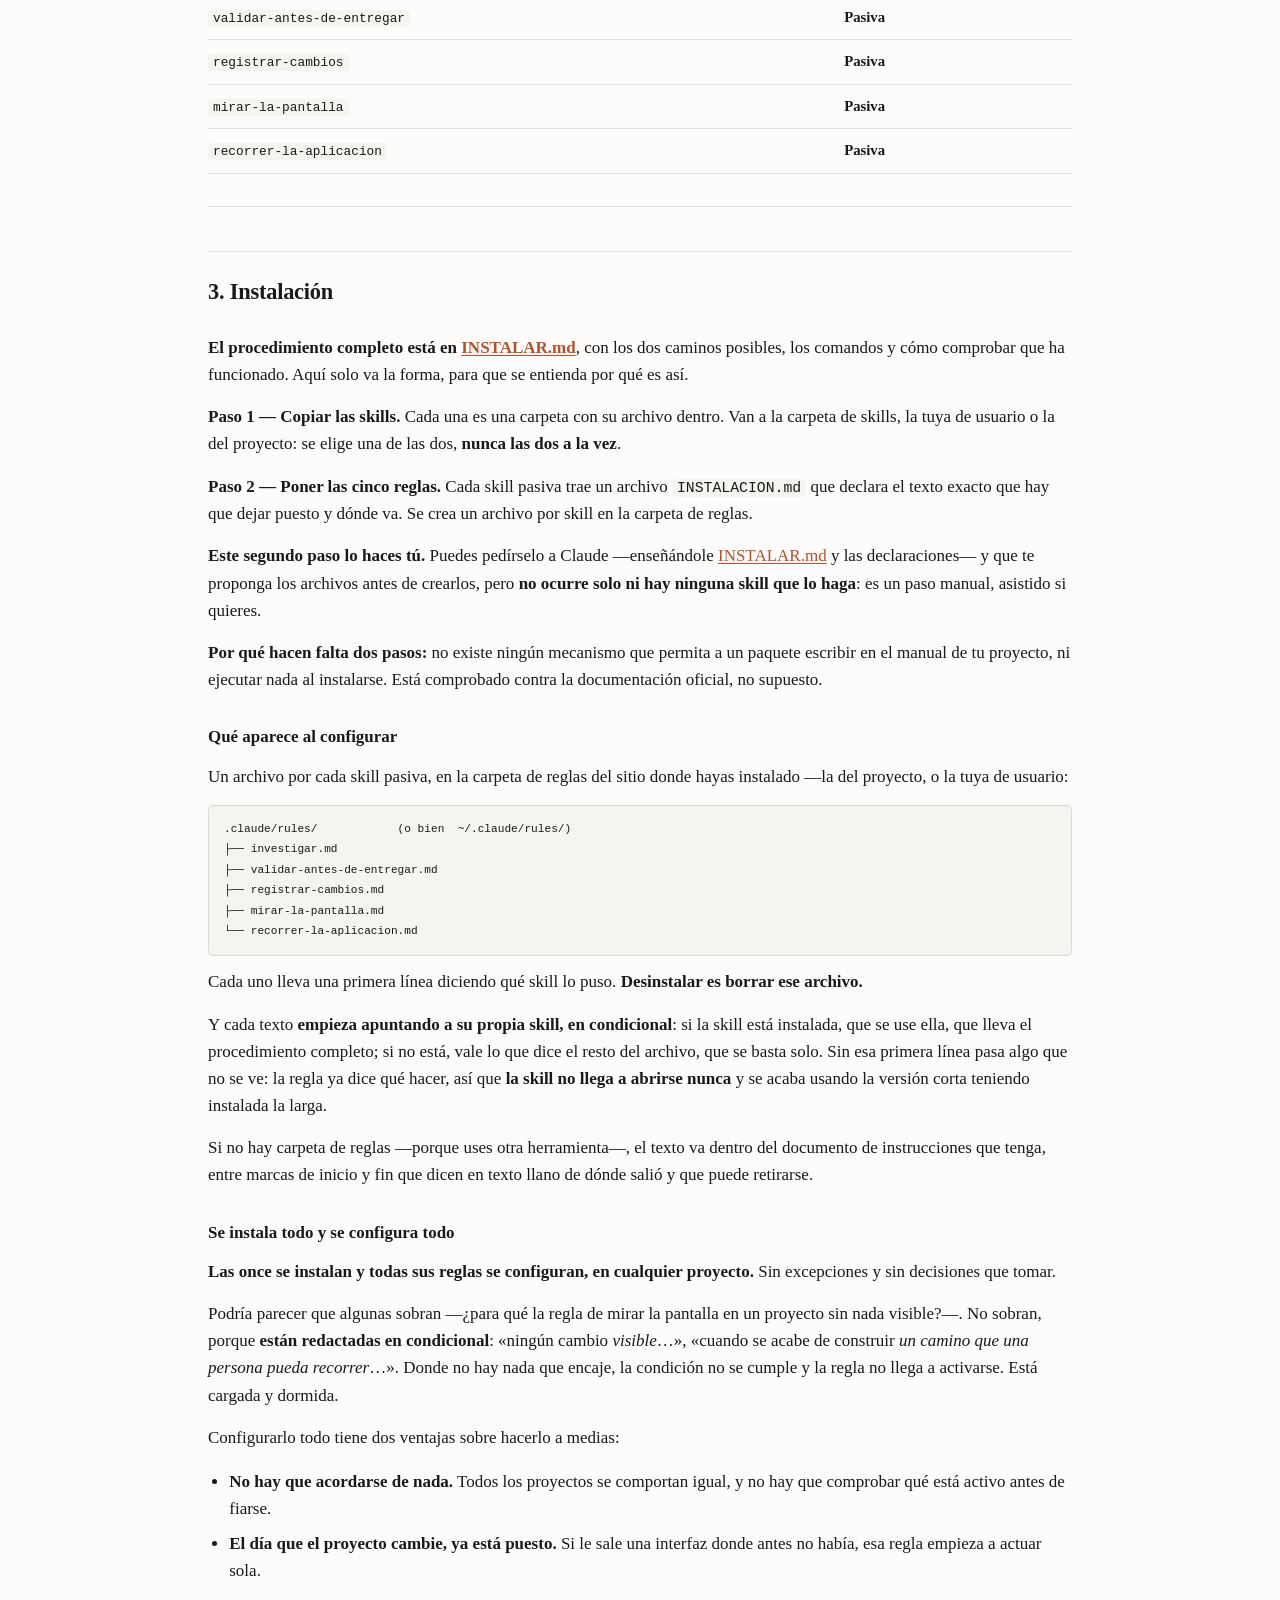
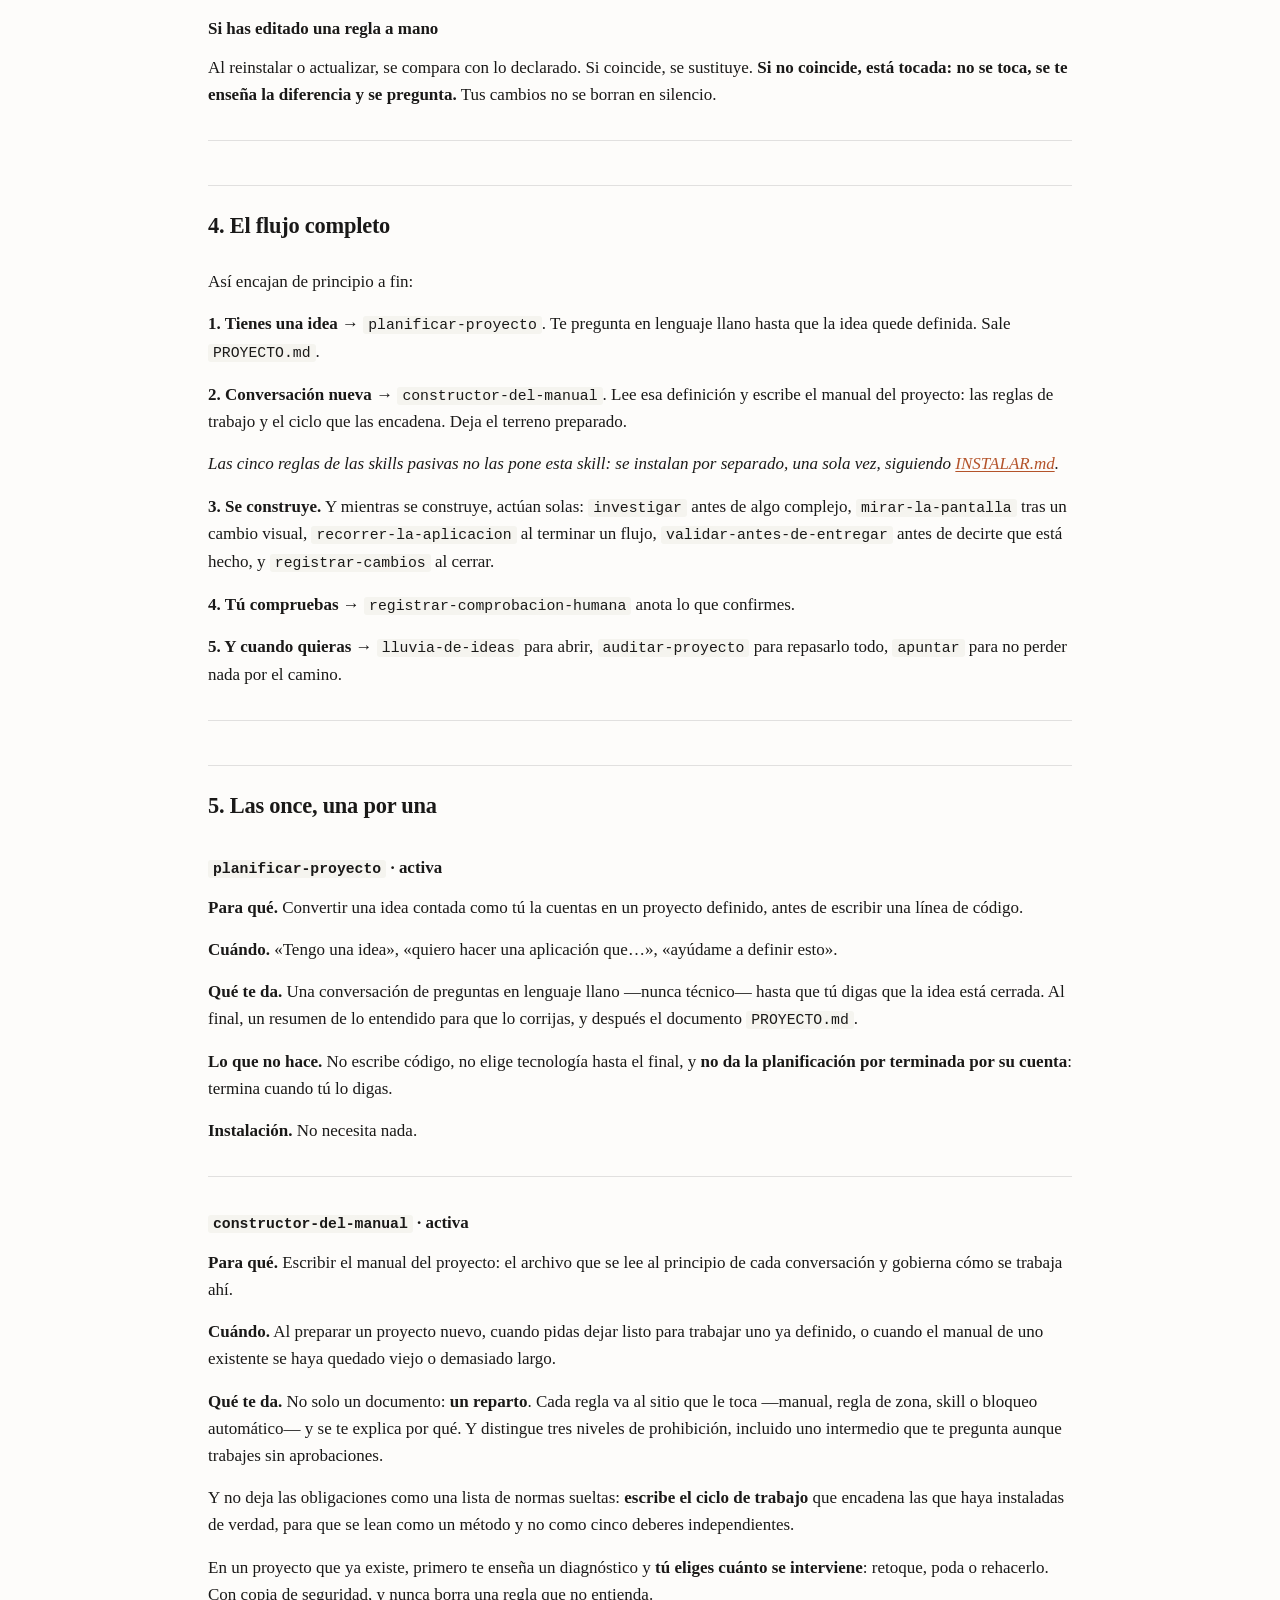
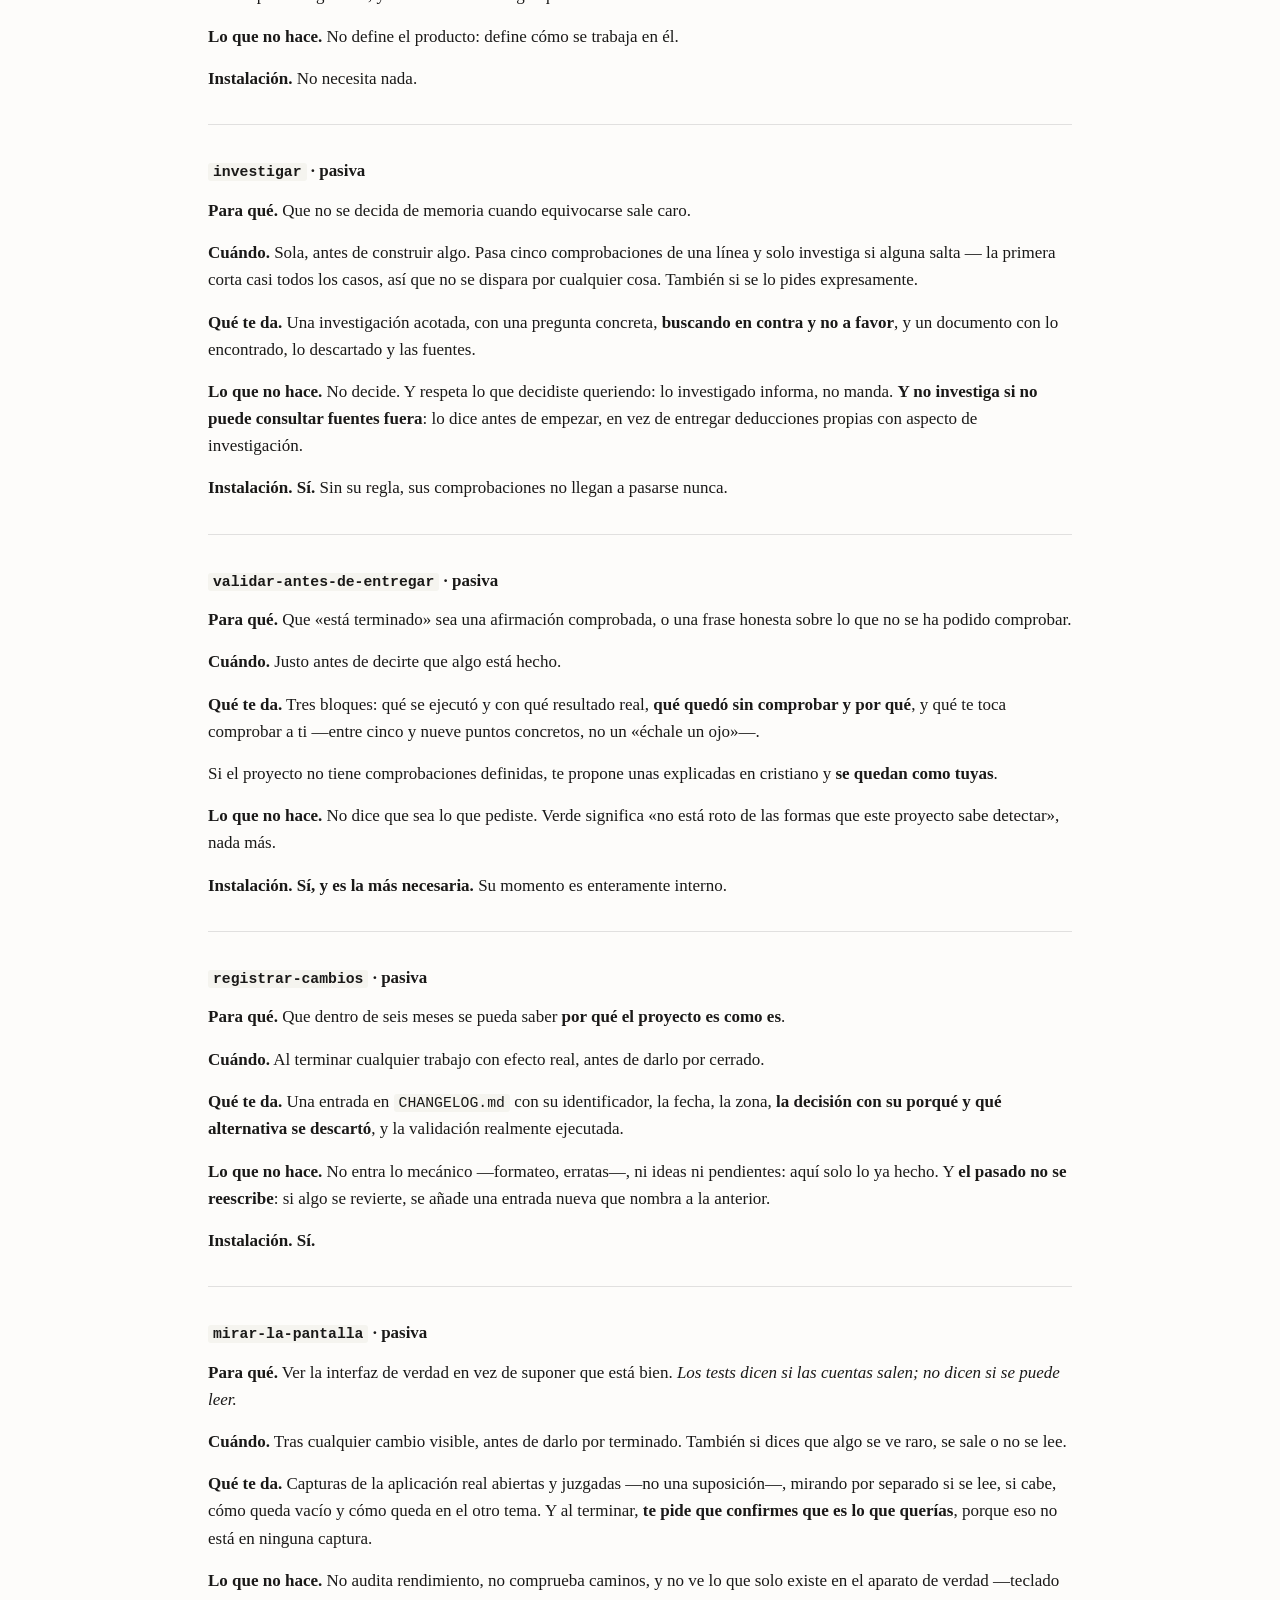
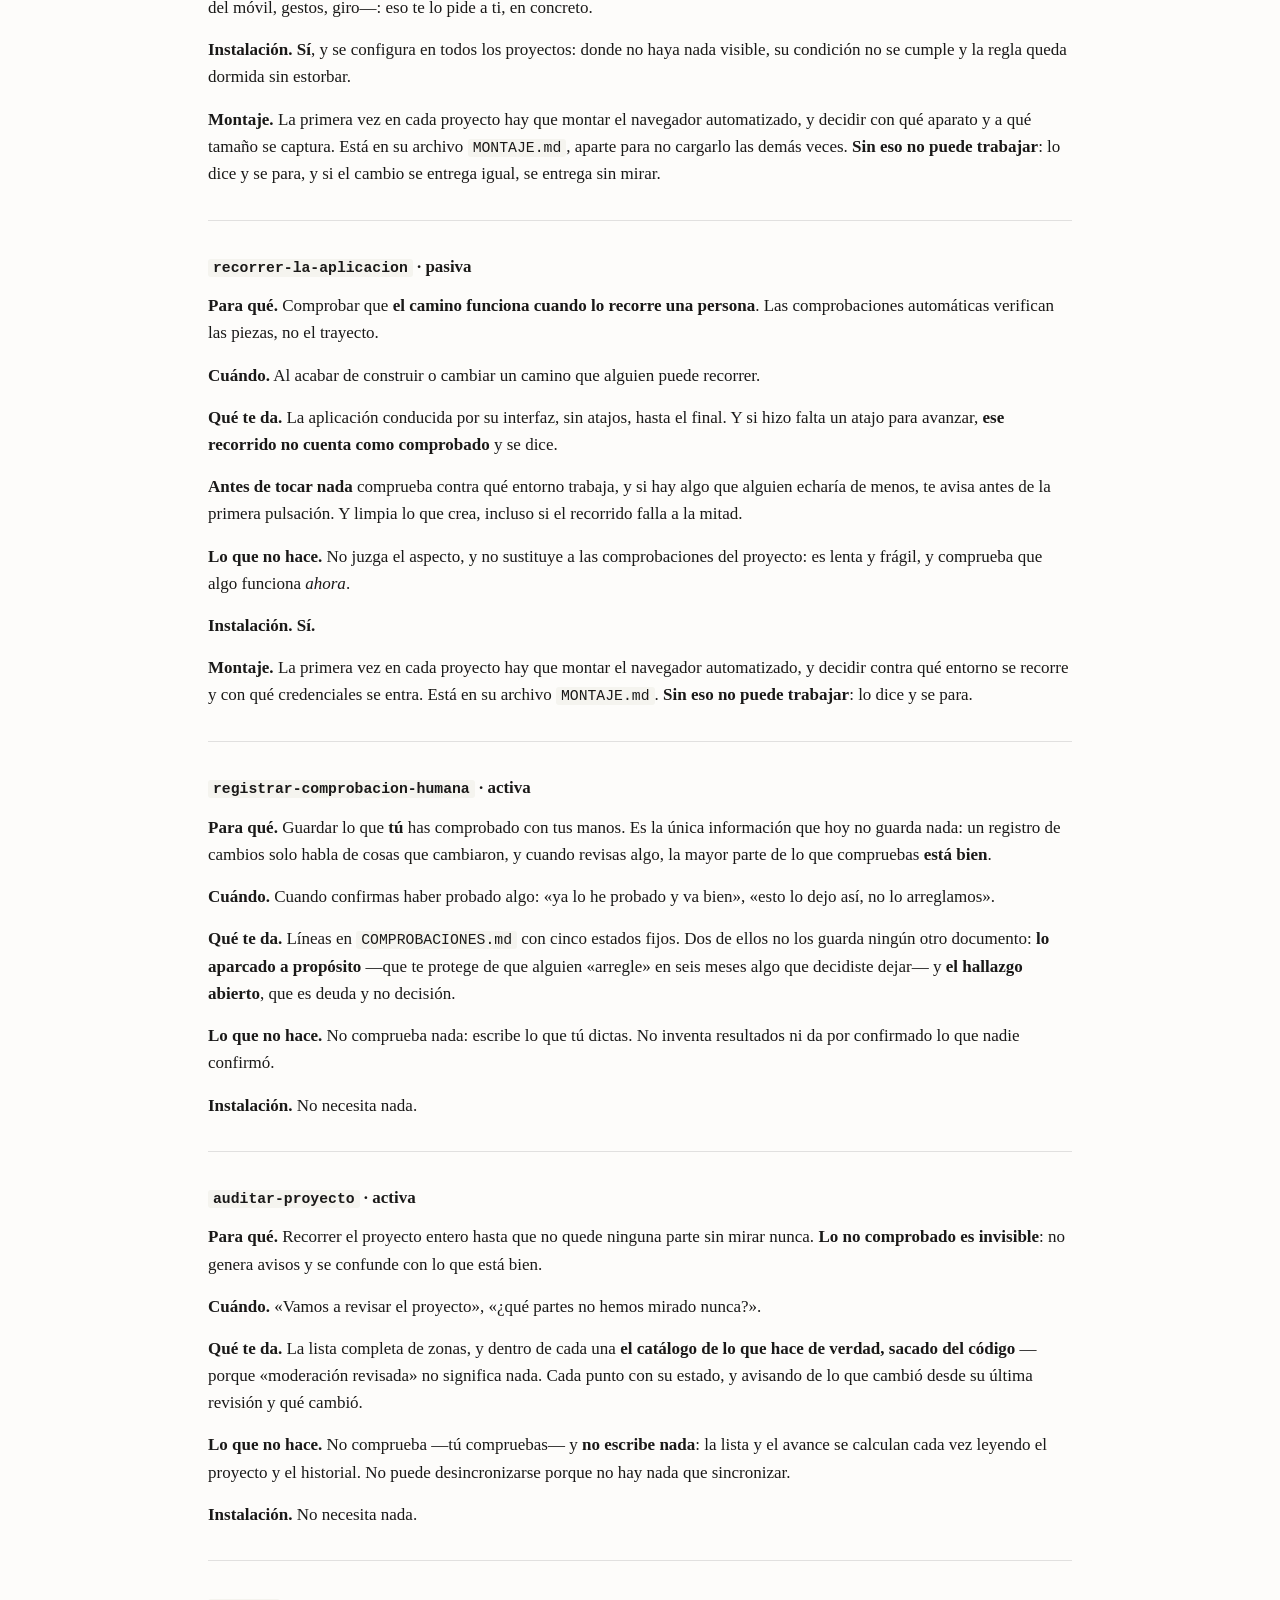
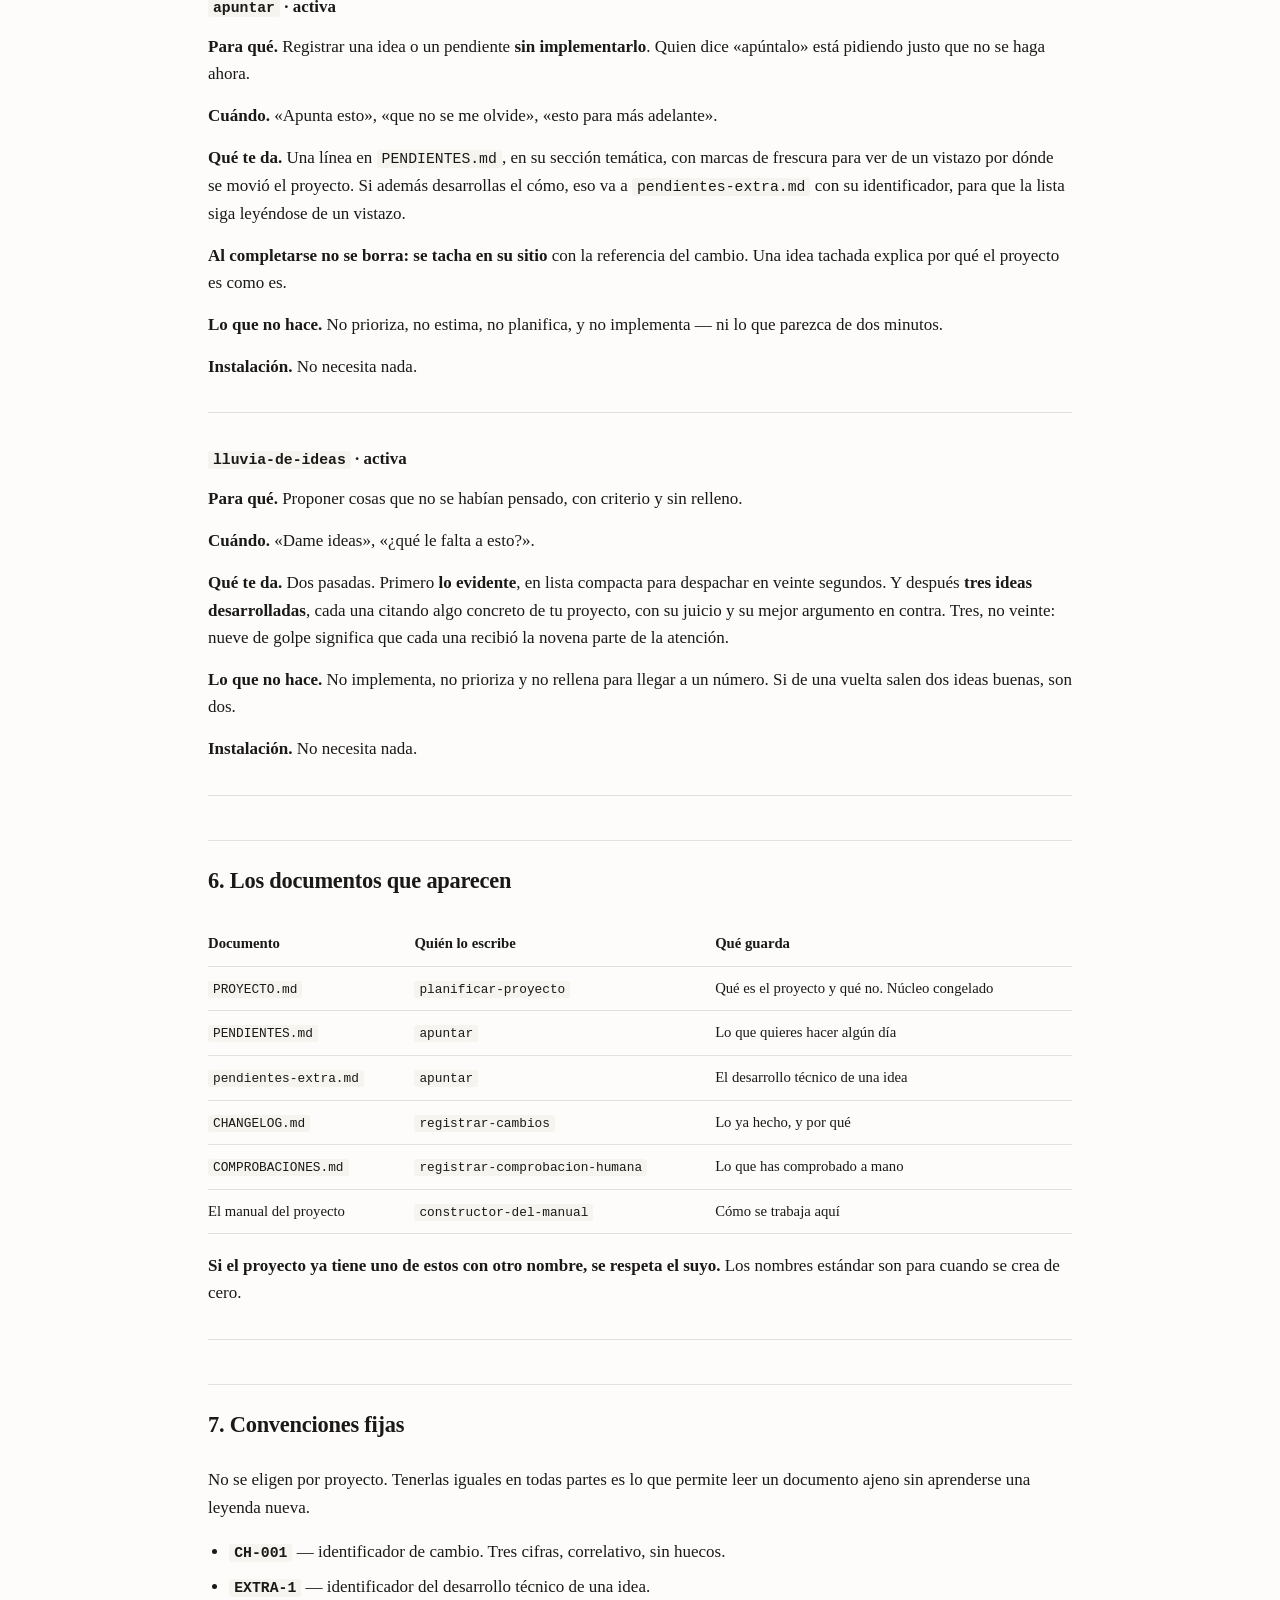
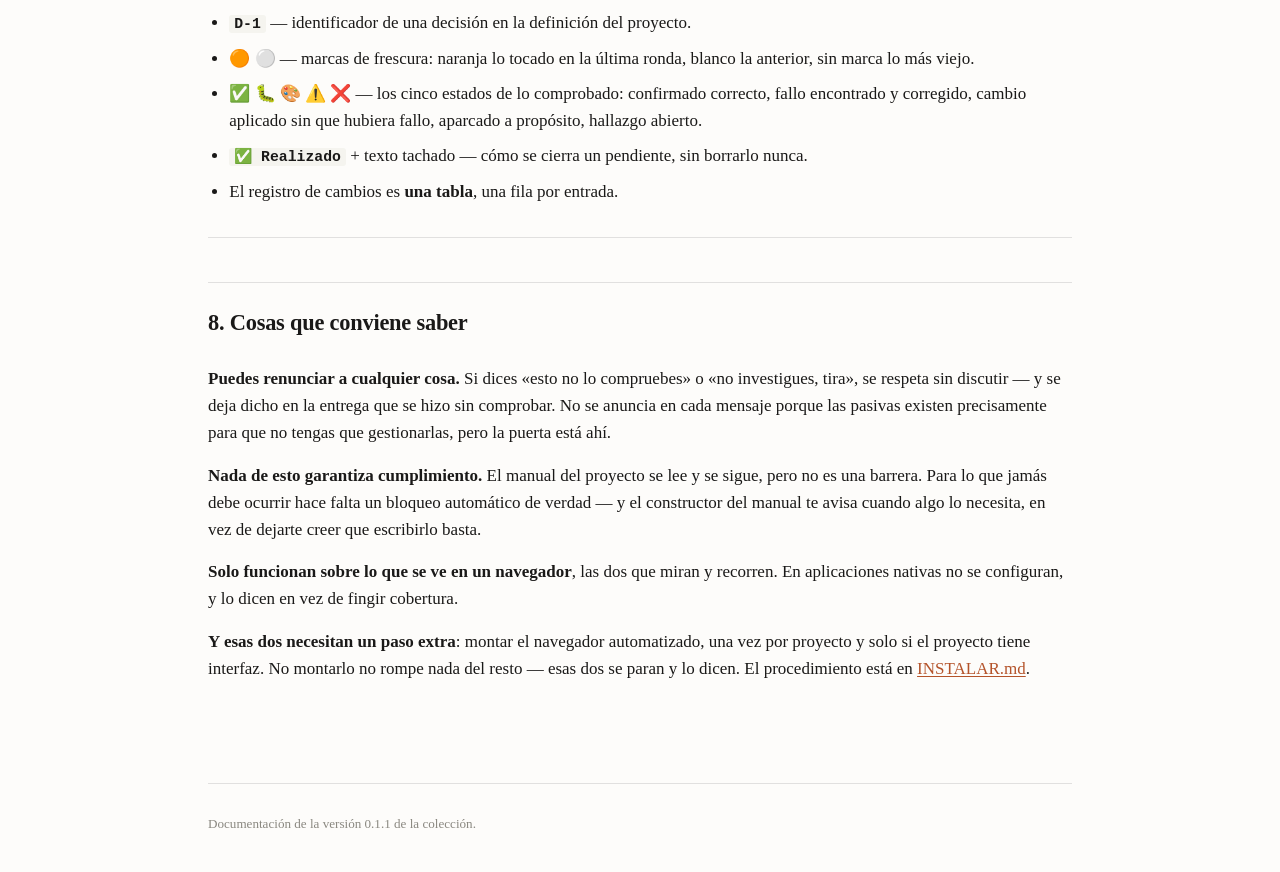
==== commit 8cb47df0: "v0.1.1 El prompt de instalar ya no supone que tengas la coleccion descargada: se la trae el solo del" ====
--- a/docs/documentacion.html
+++ b/docs/documentacion.html
@@ -10,7 +10,7 @@
 
 <header class="cabecera">
   <a class="volver" href="index.html">← Skills portables</a>
-  <span class="version">v0.1.0</span>
+  <span class="version">v0.1.1</span>
 </header>
 
 <main class="documento">
@@ -265,7 +265,7 @@
 </main>
 
 <footer class="pie">
-  <p>Documentación de la versión 0.1.0 de la colección.</p>
+  <p>Documentación de la versión 0.1.1 de la colección.</p>
 </footer>
 
 </body>
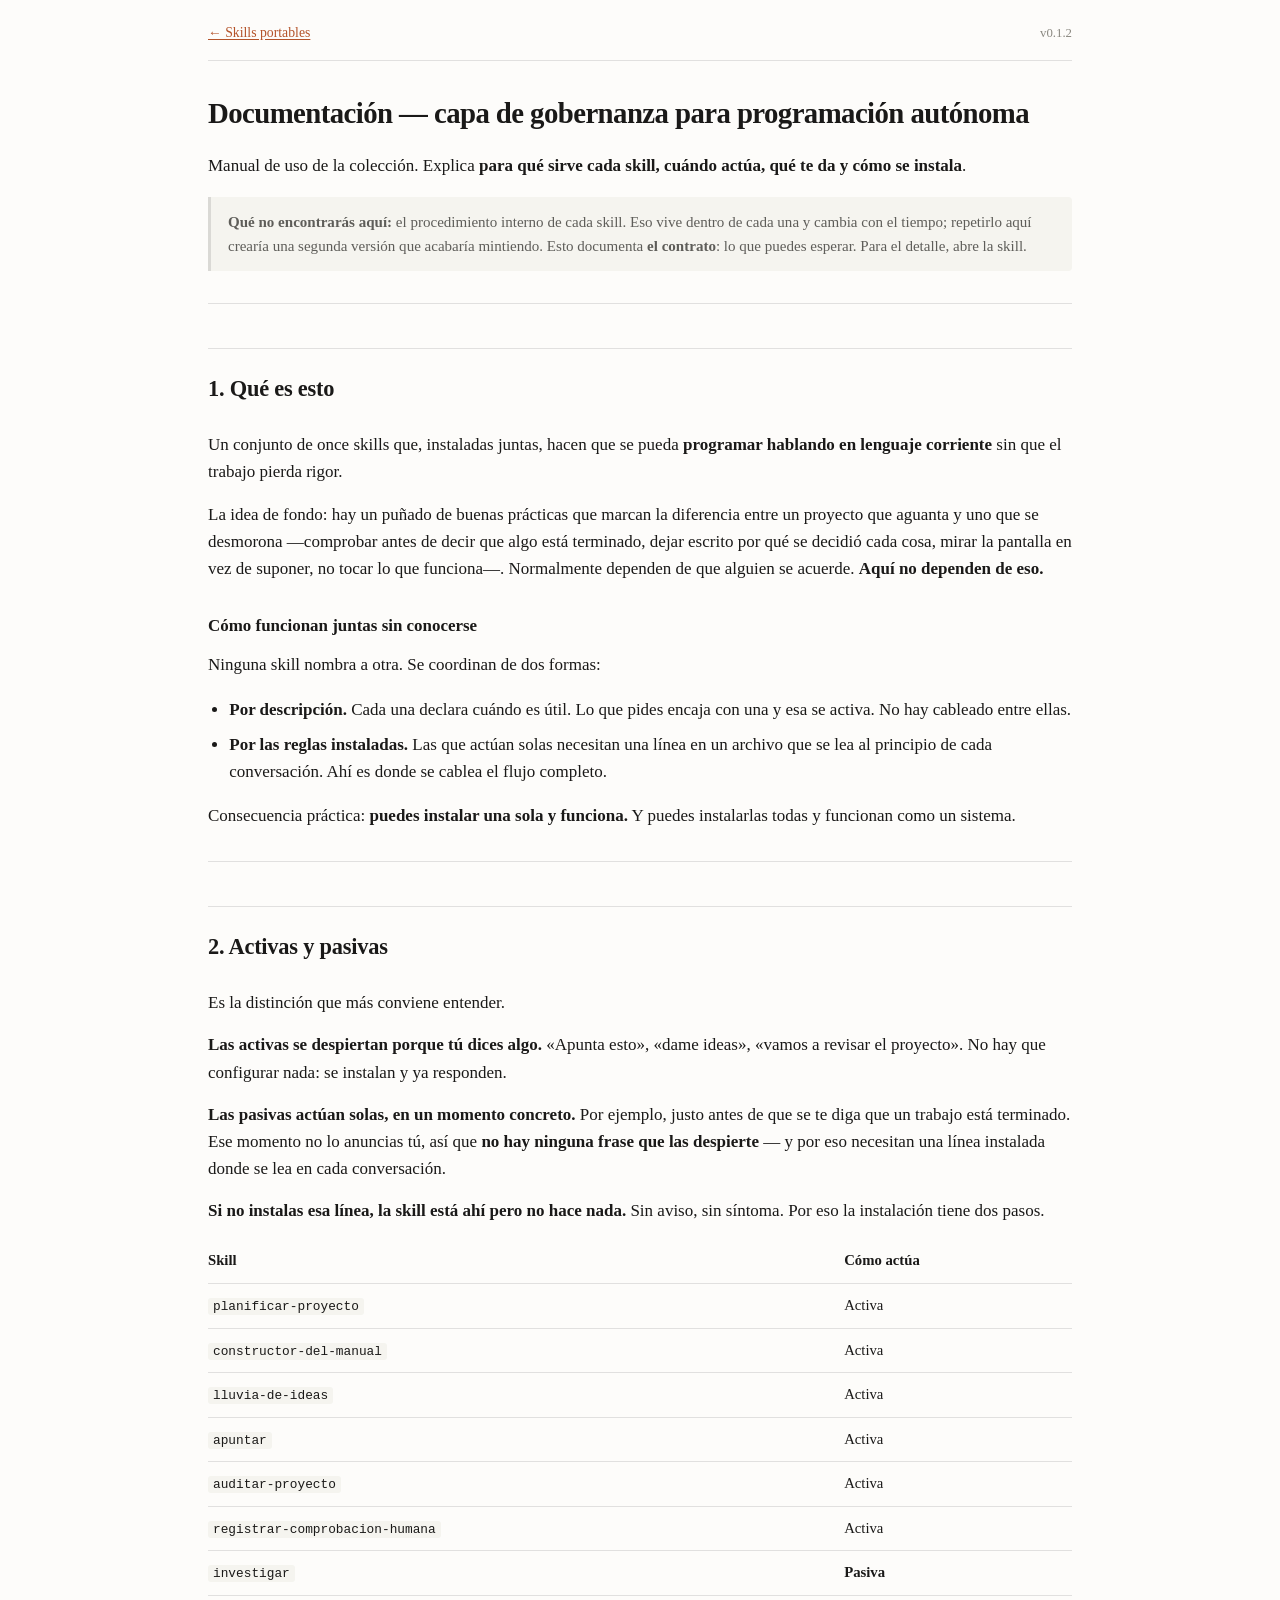
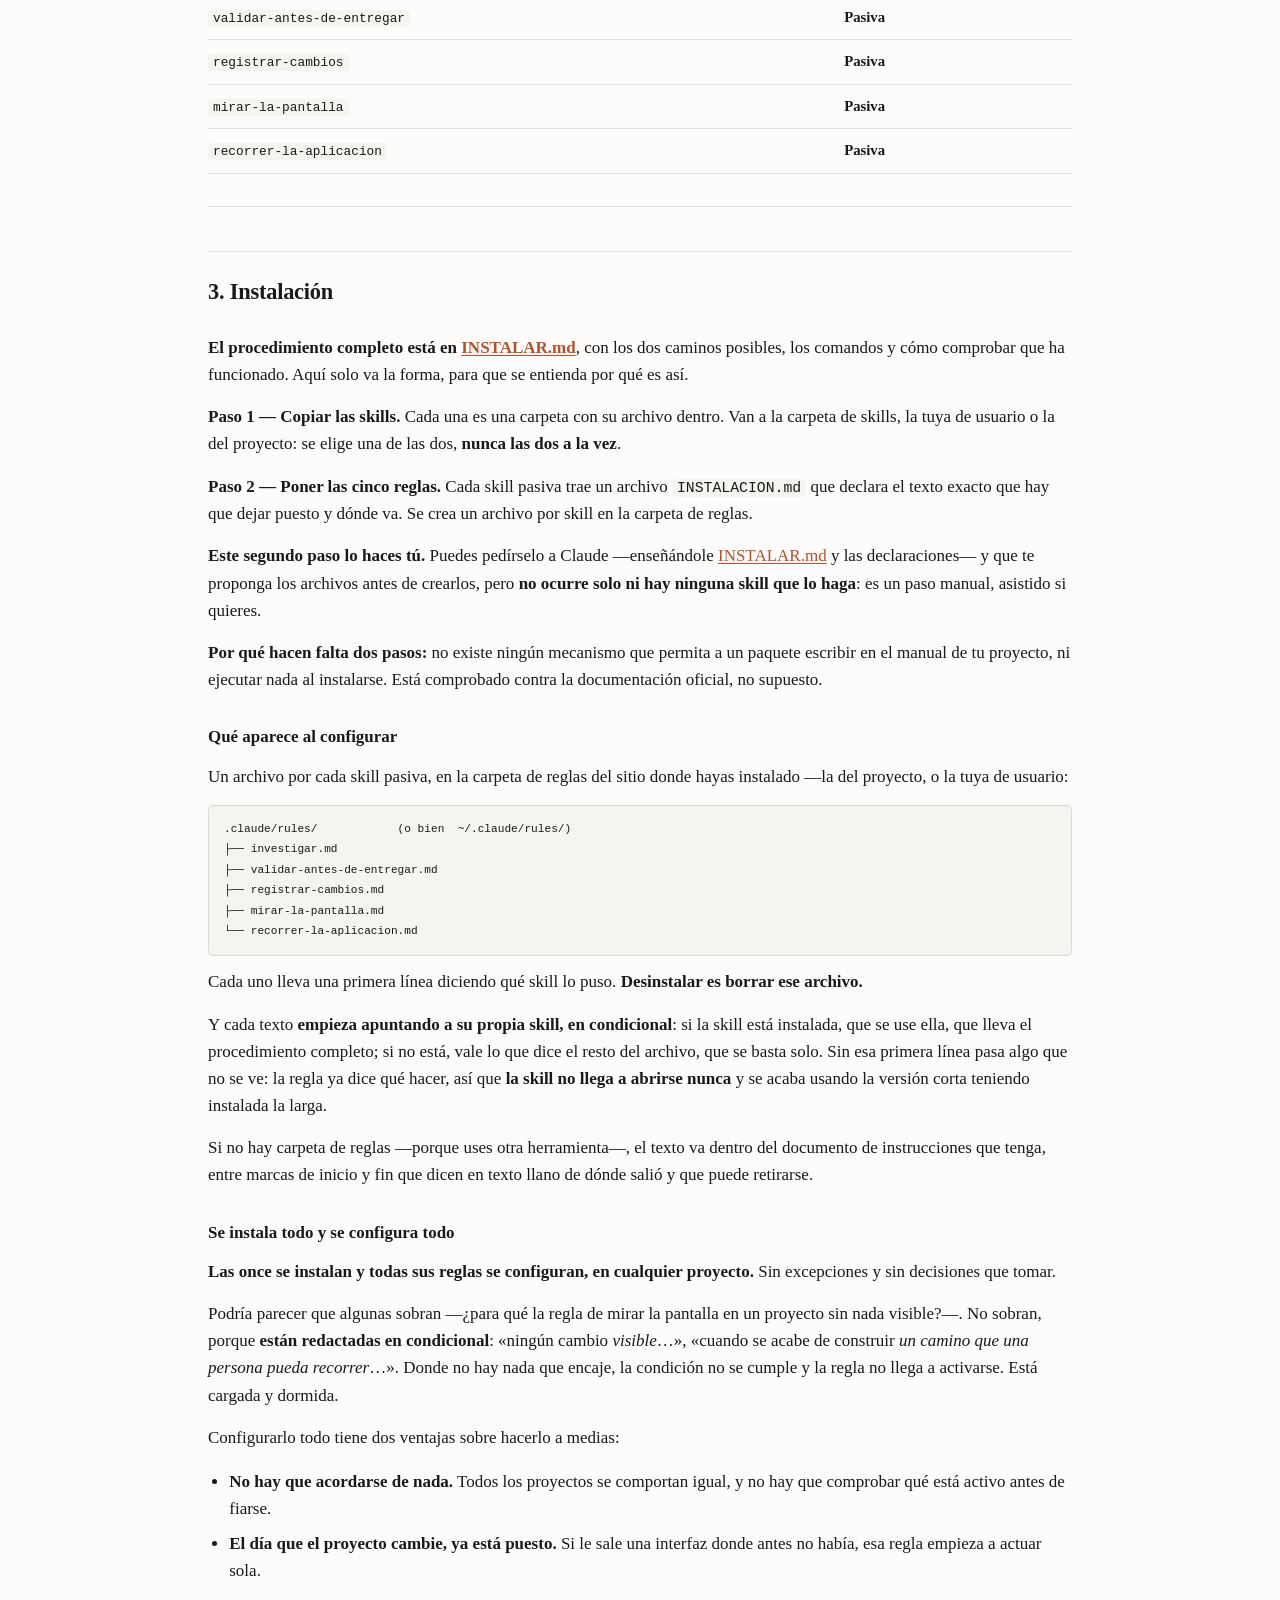
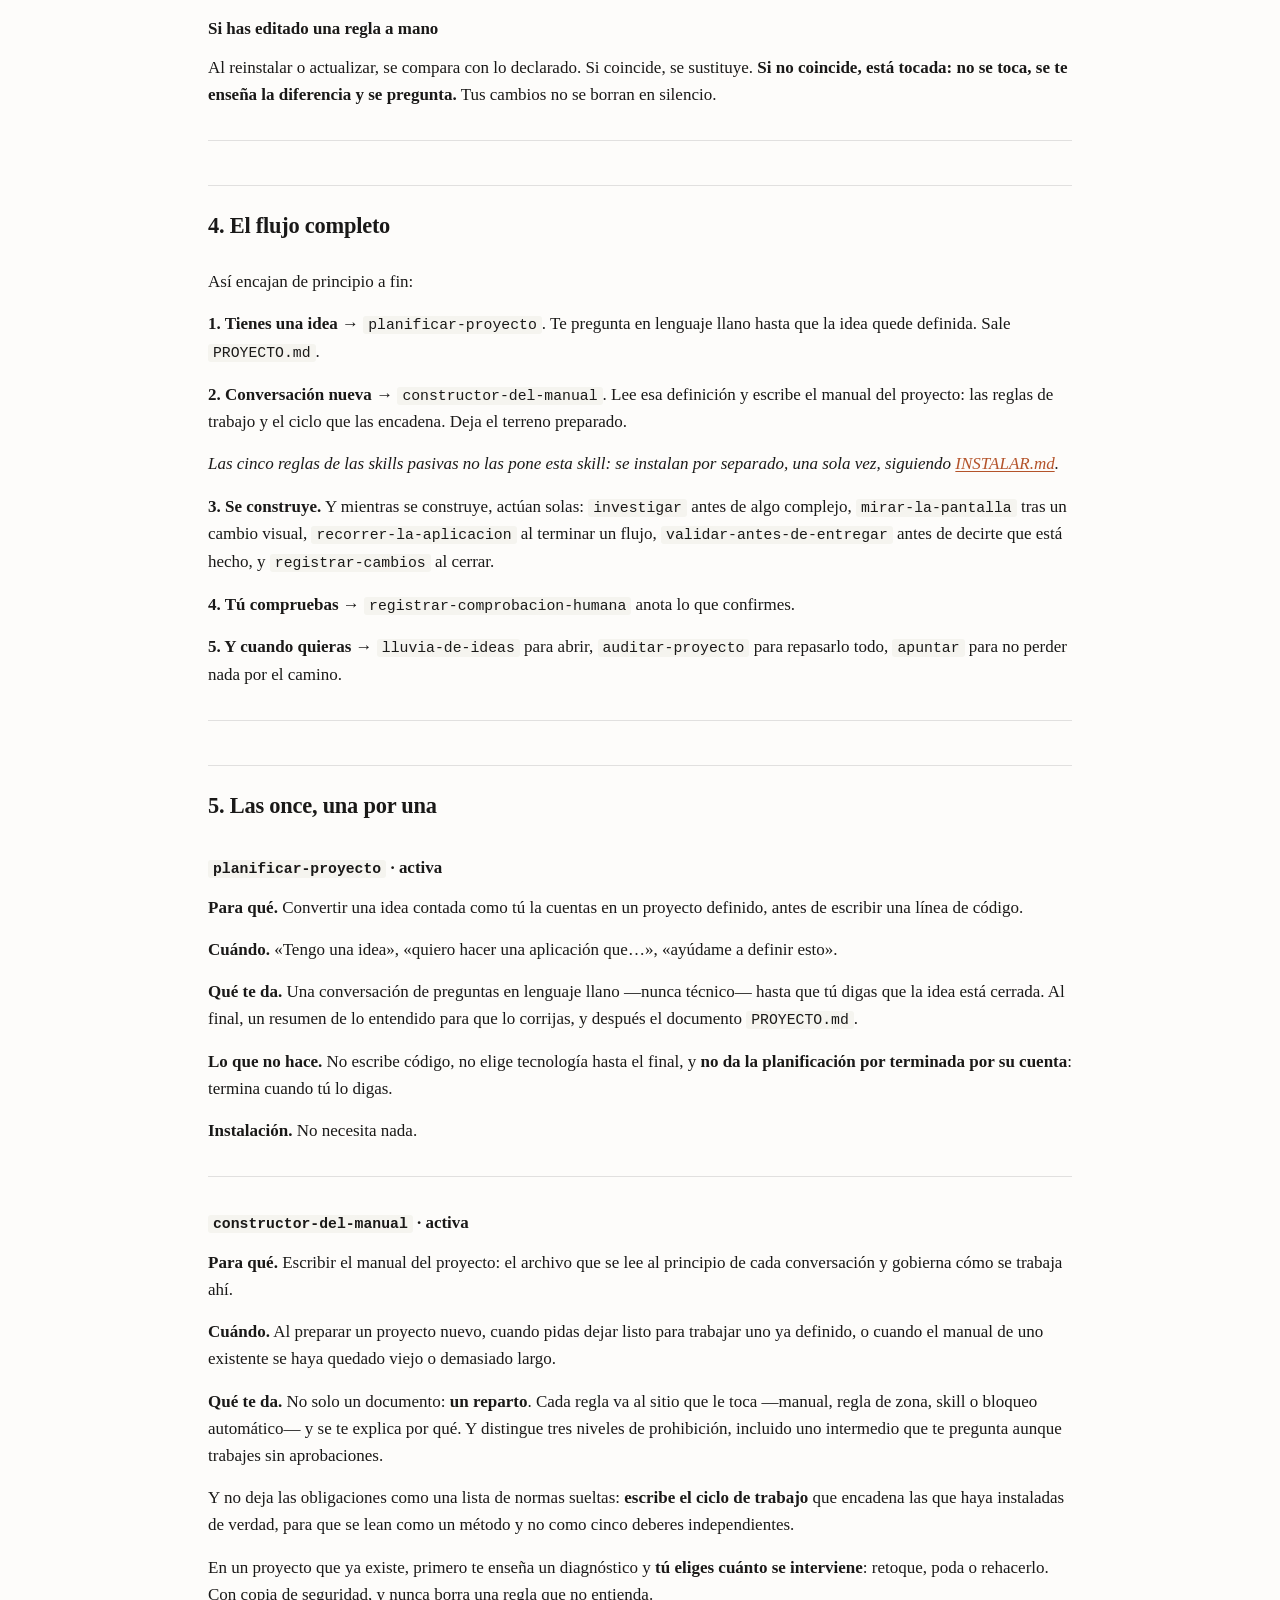
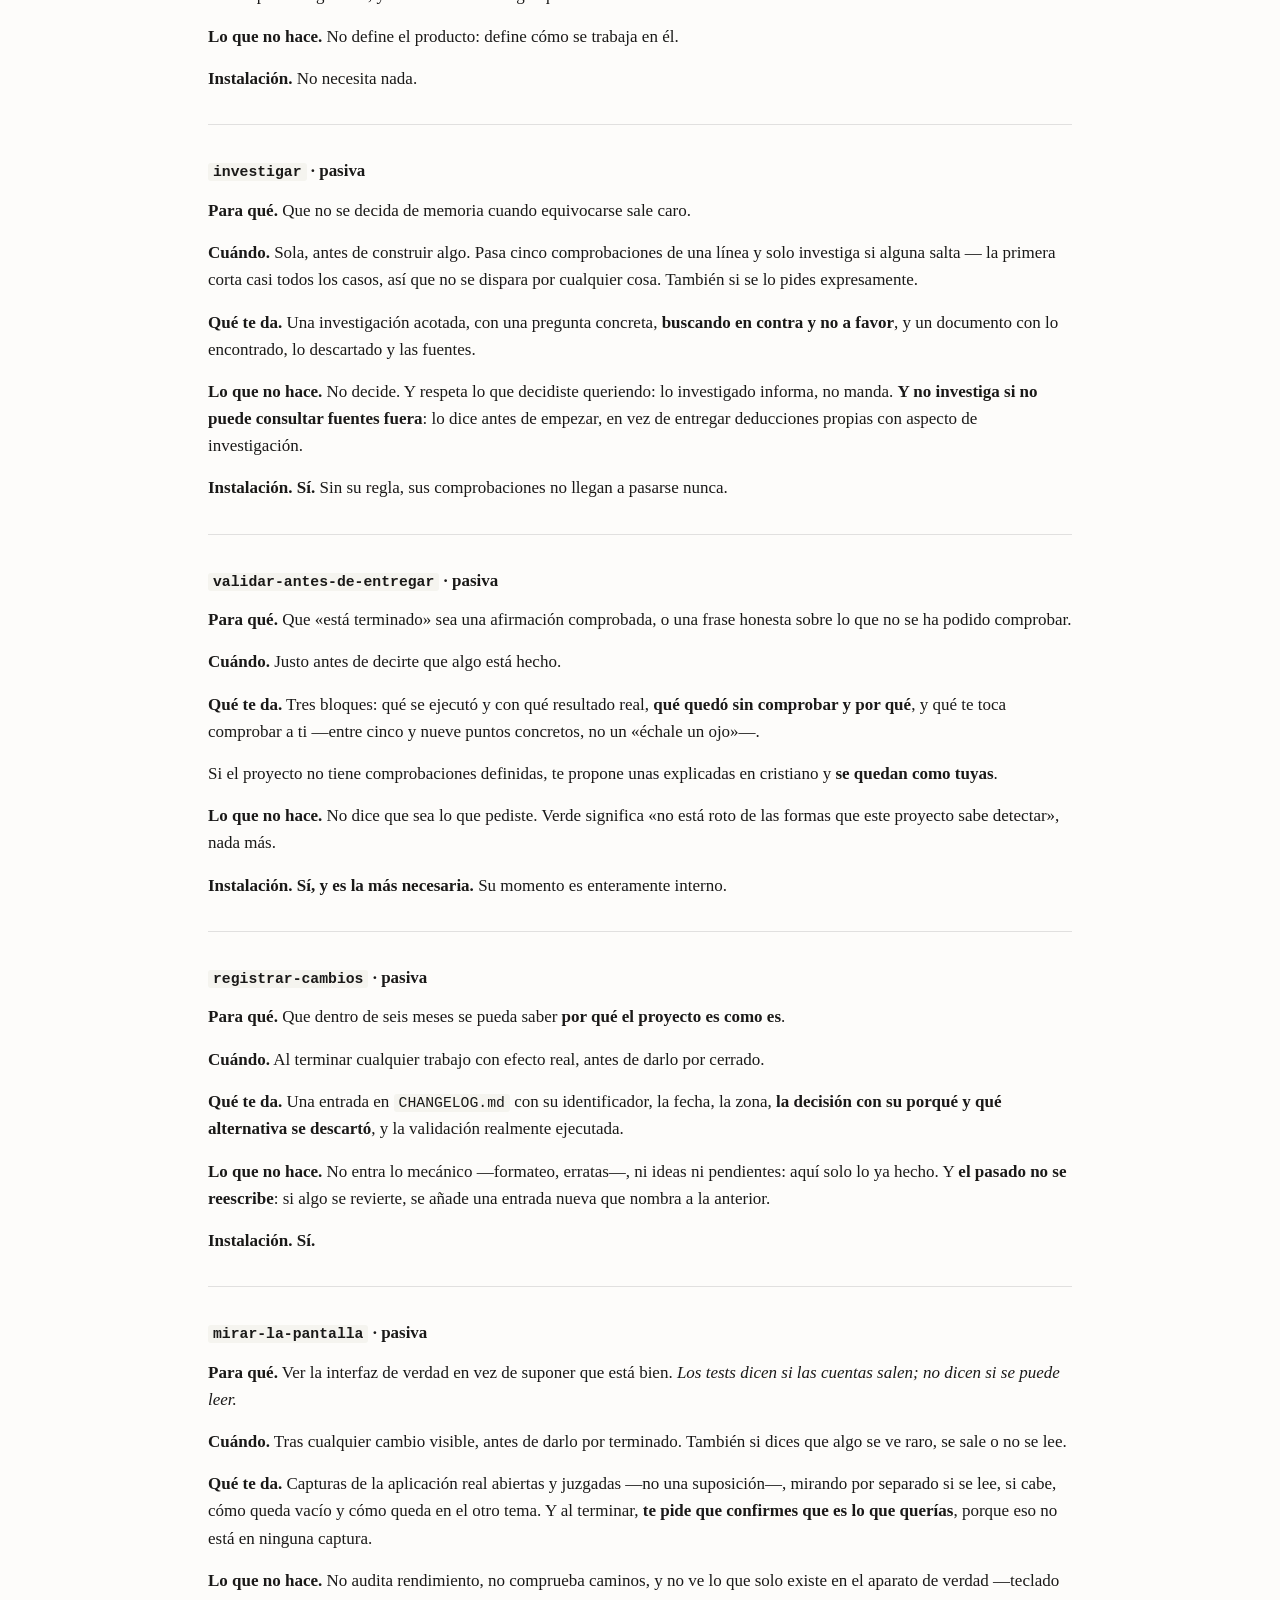
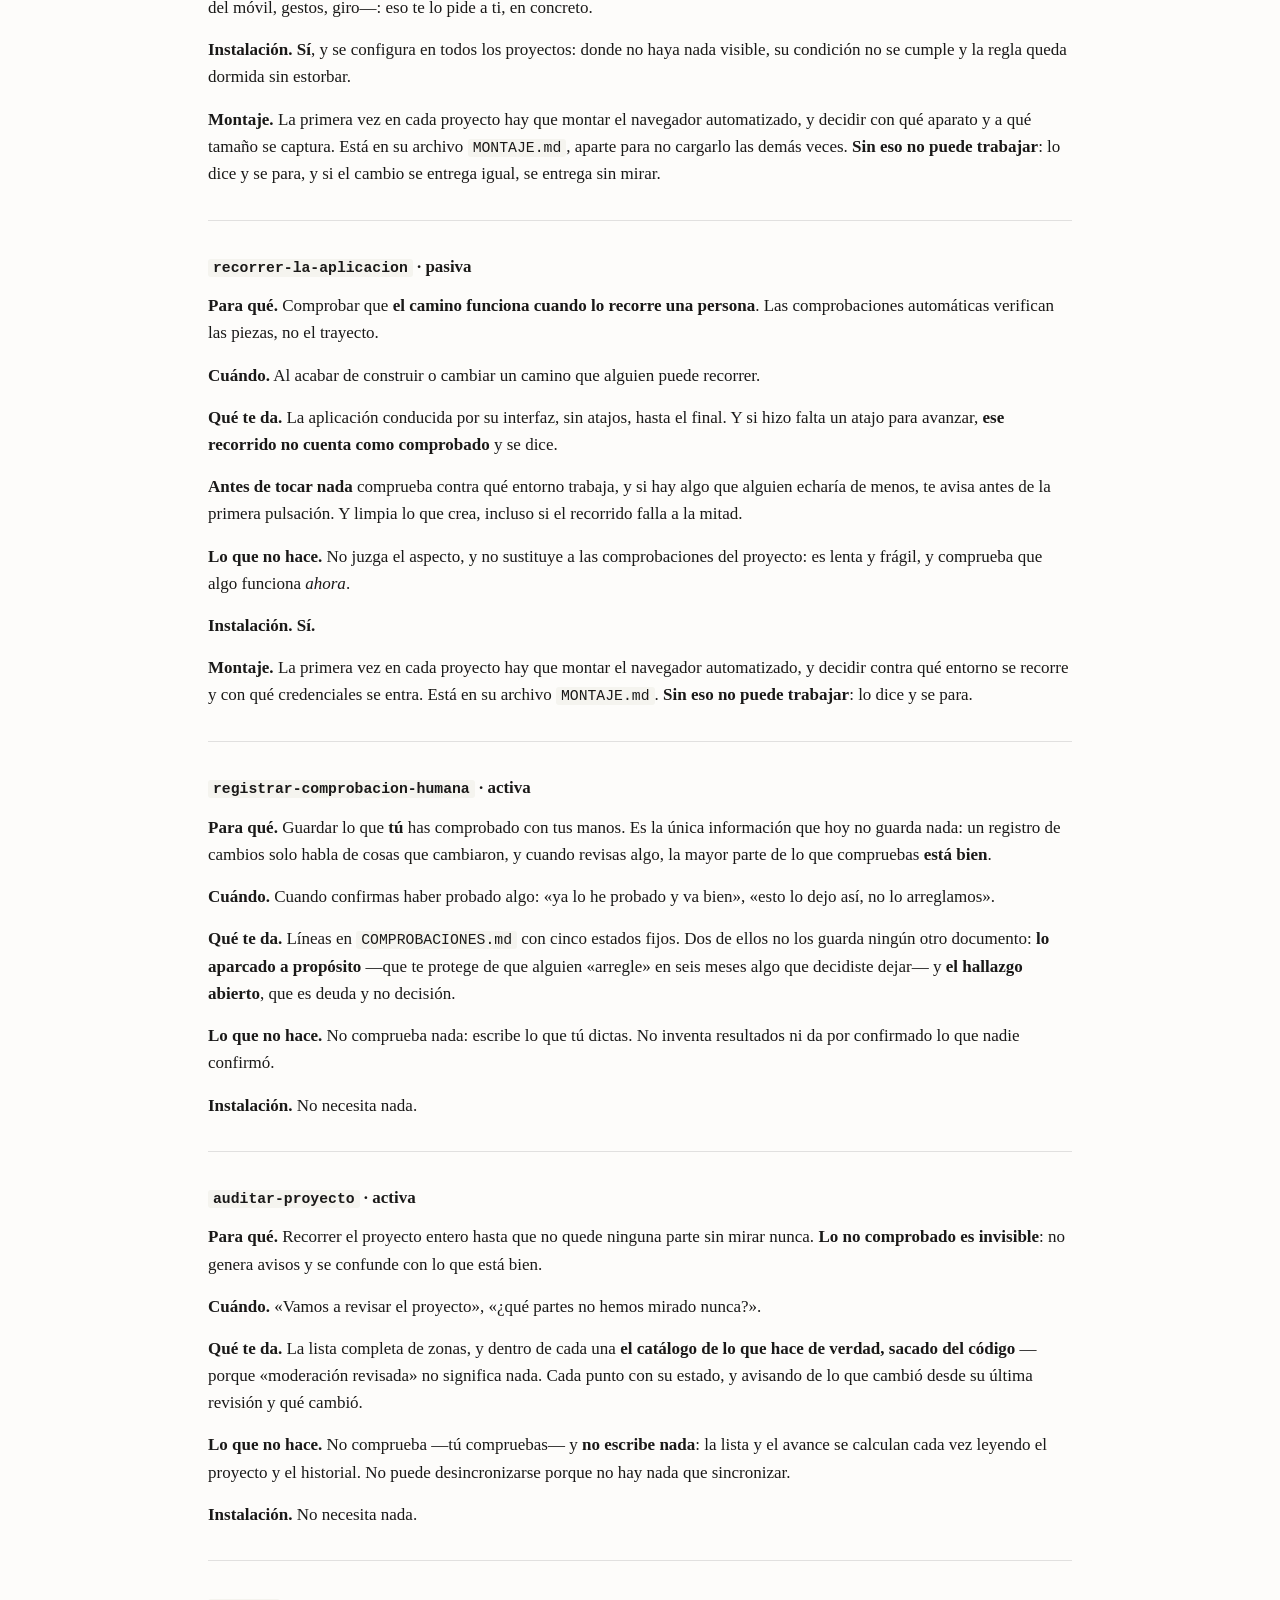
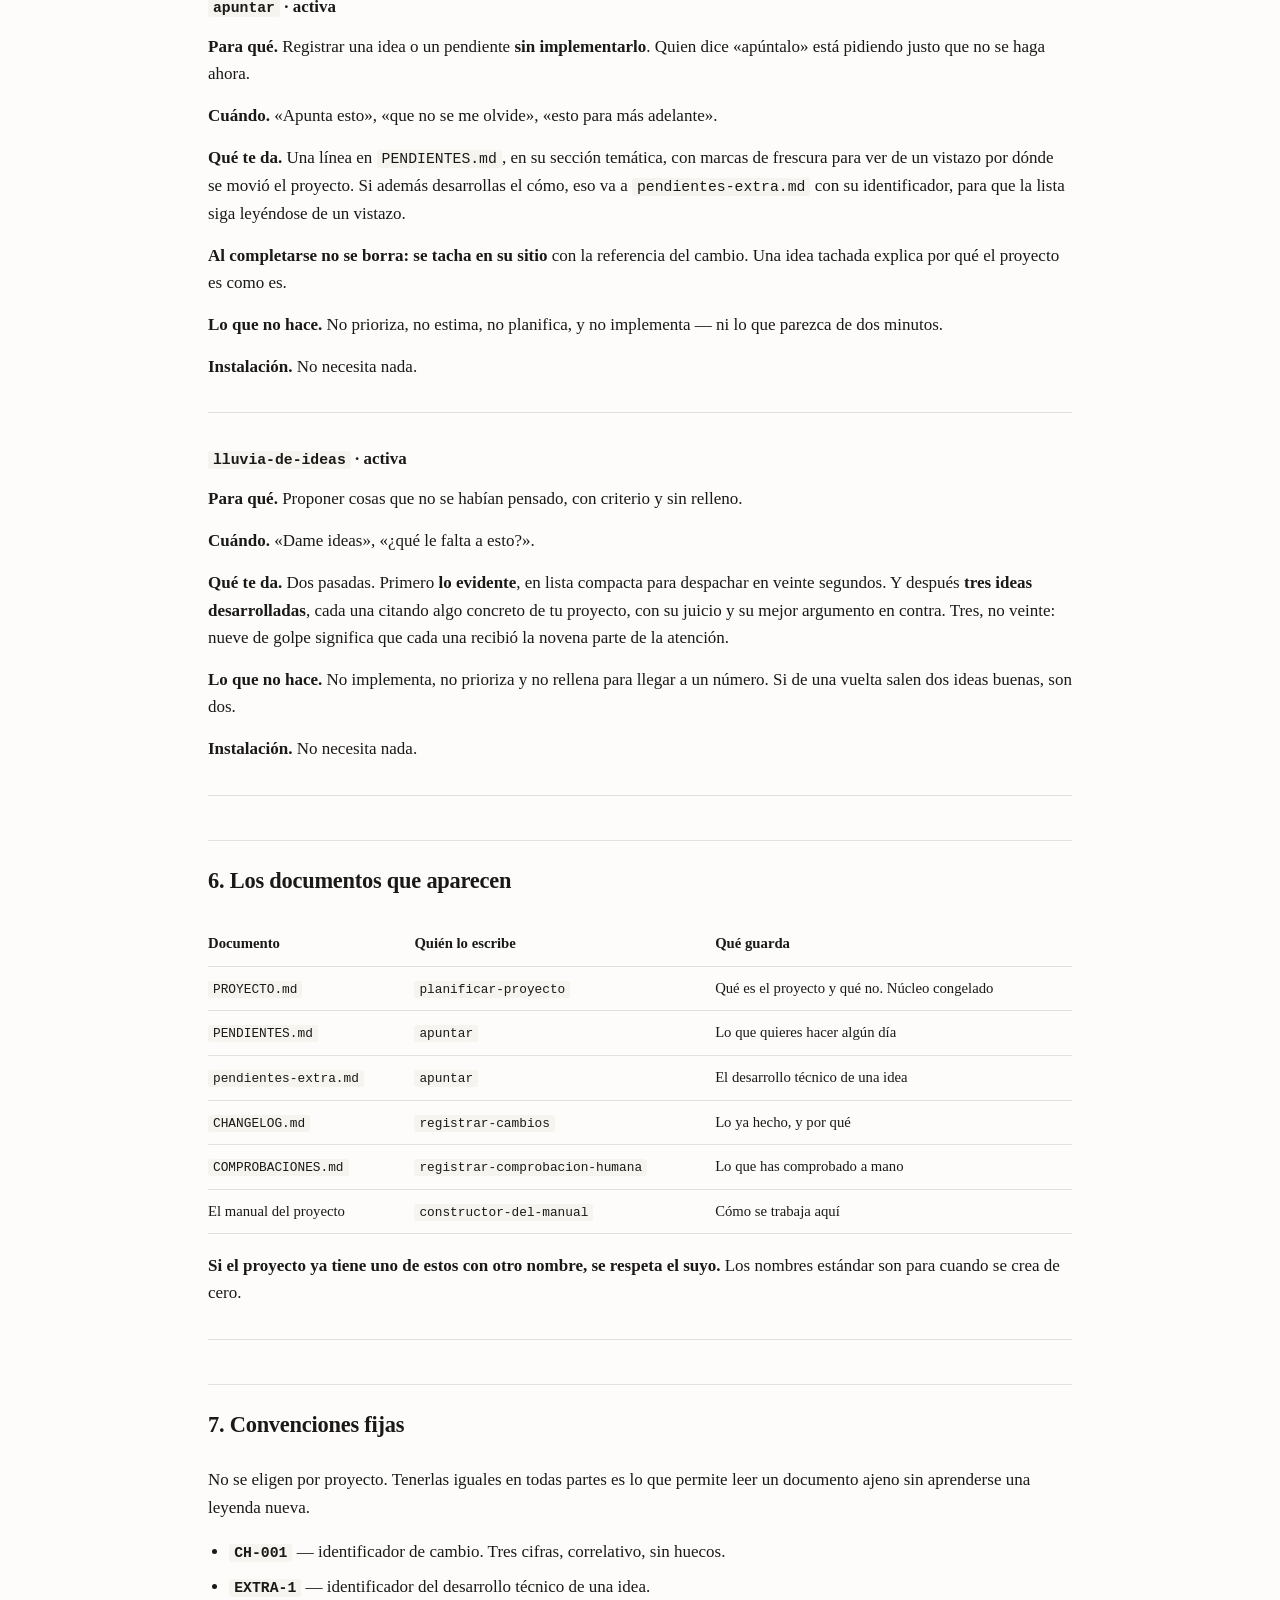
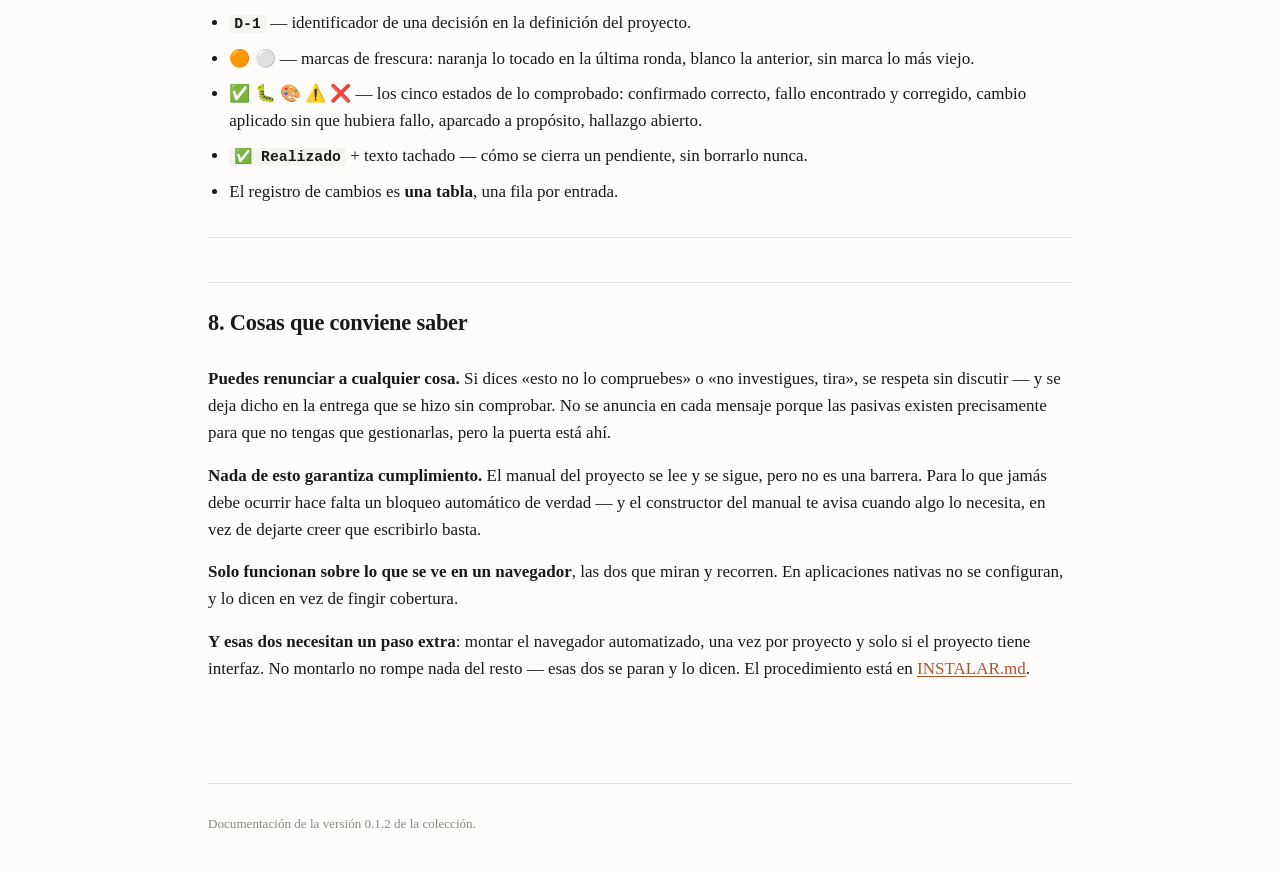
==== commit bcb48dc5: "v0.1.2 Los prompts de instalacion ya no sacan avisos de git al descargar, llevan una barra de seguri" ====
--- a/docs/documentacion.html
+++ b/docs/documentacion.html
@@ -10,7 +10,7 @@
 
 <header class="cabecera">
   <a class="volver" href="index.html">← Skills portables</a>
-  <span class="version">v0.1.1</span>
+  <span class="version">v0.1.2</span>
 </header>
 
 <main class="documento">
@@ -265,7 +265,7 @@
 </main>
 
 <footer class="pie">
-  <p>Documentación de la versión 0.1.1 de la colección.</p>
+  <p>Documentación de la versión 0.1.2 de la colección.</p>
 </footer>
 
 </body>
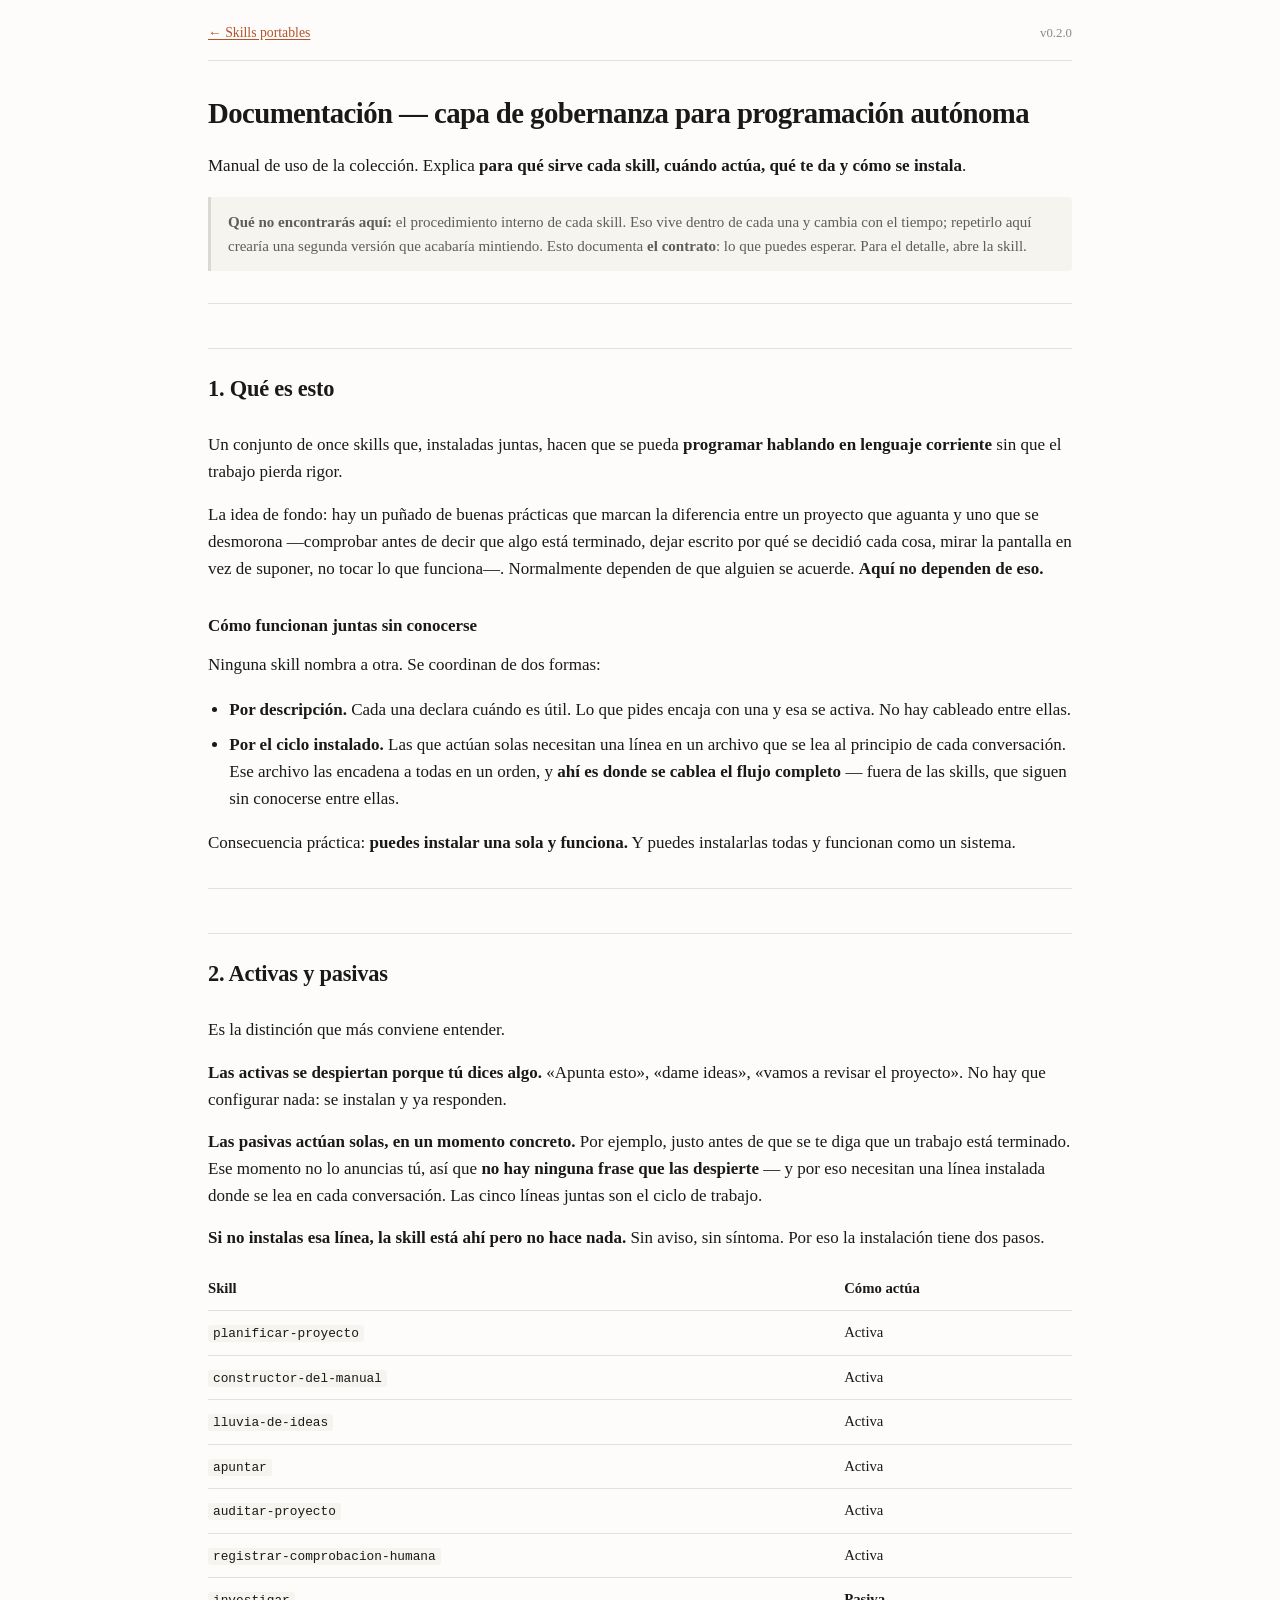
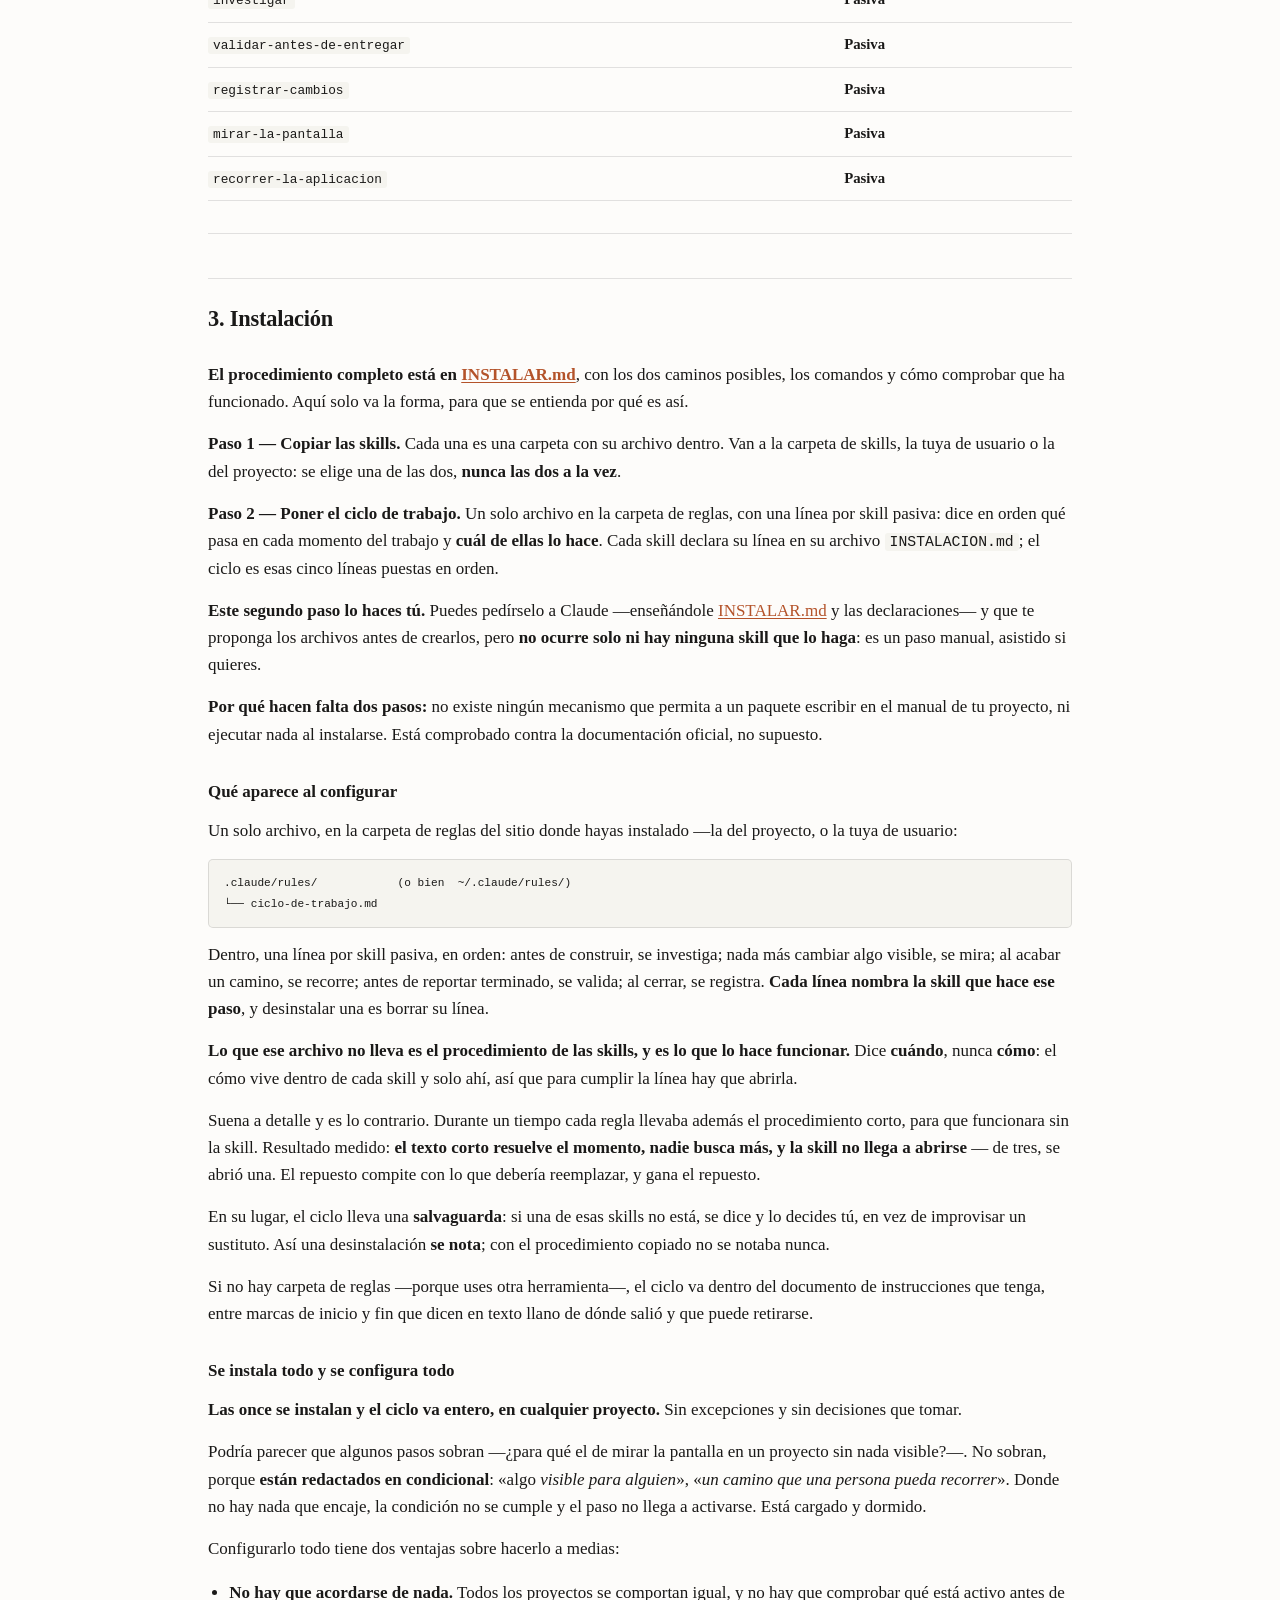
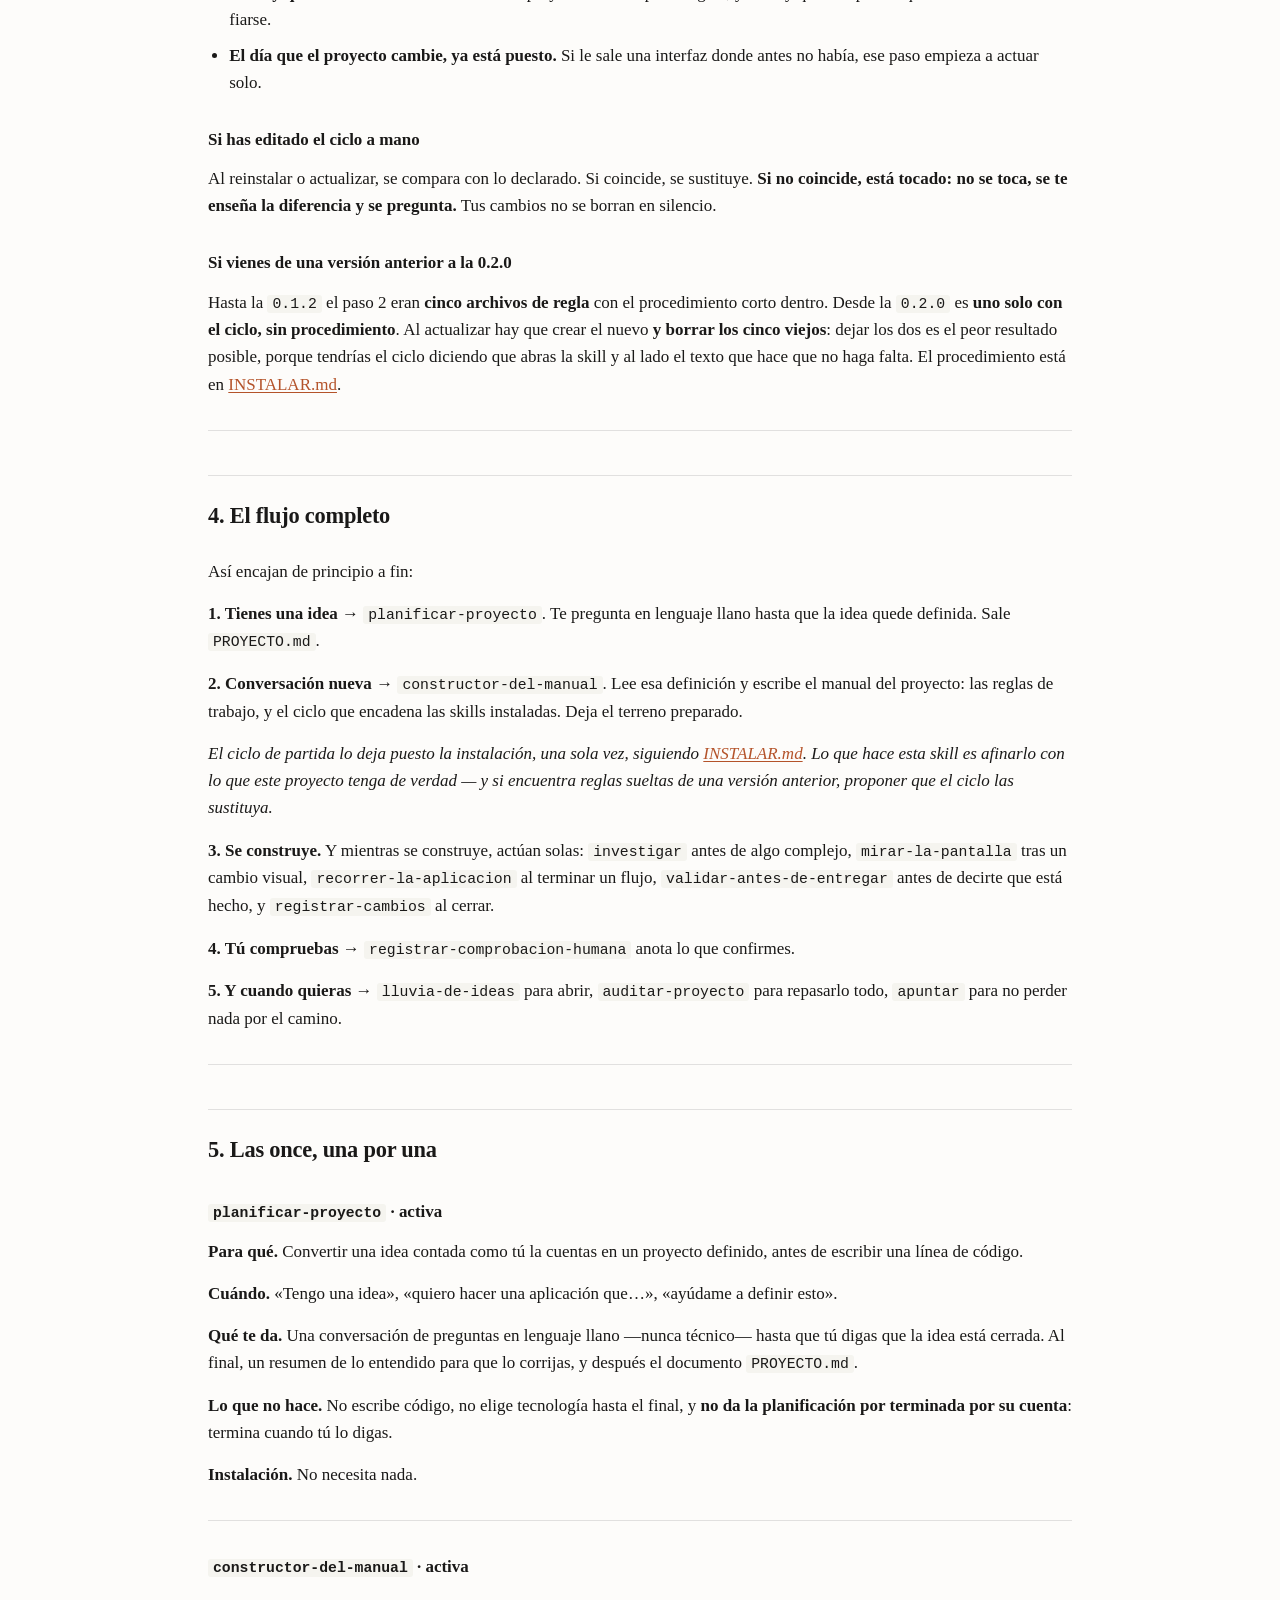
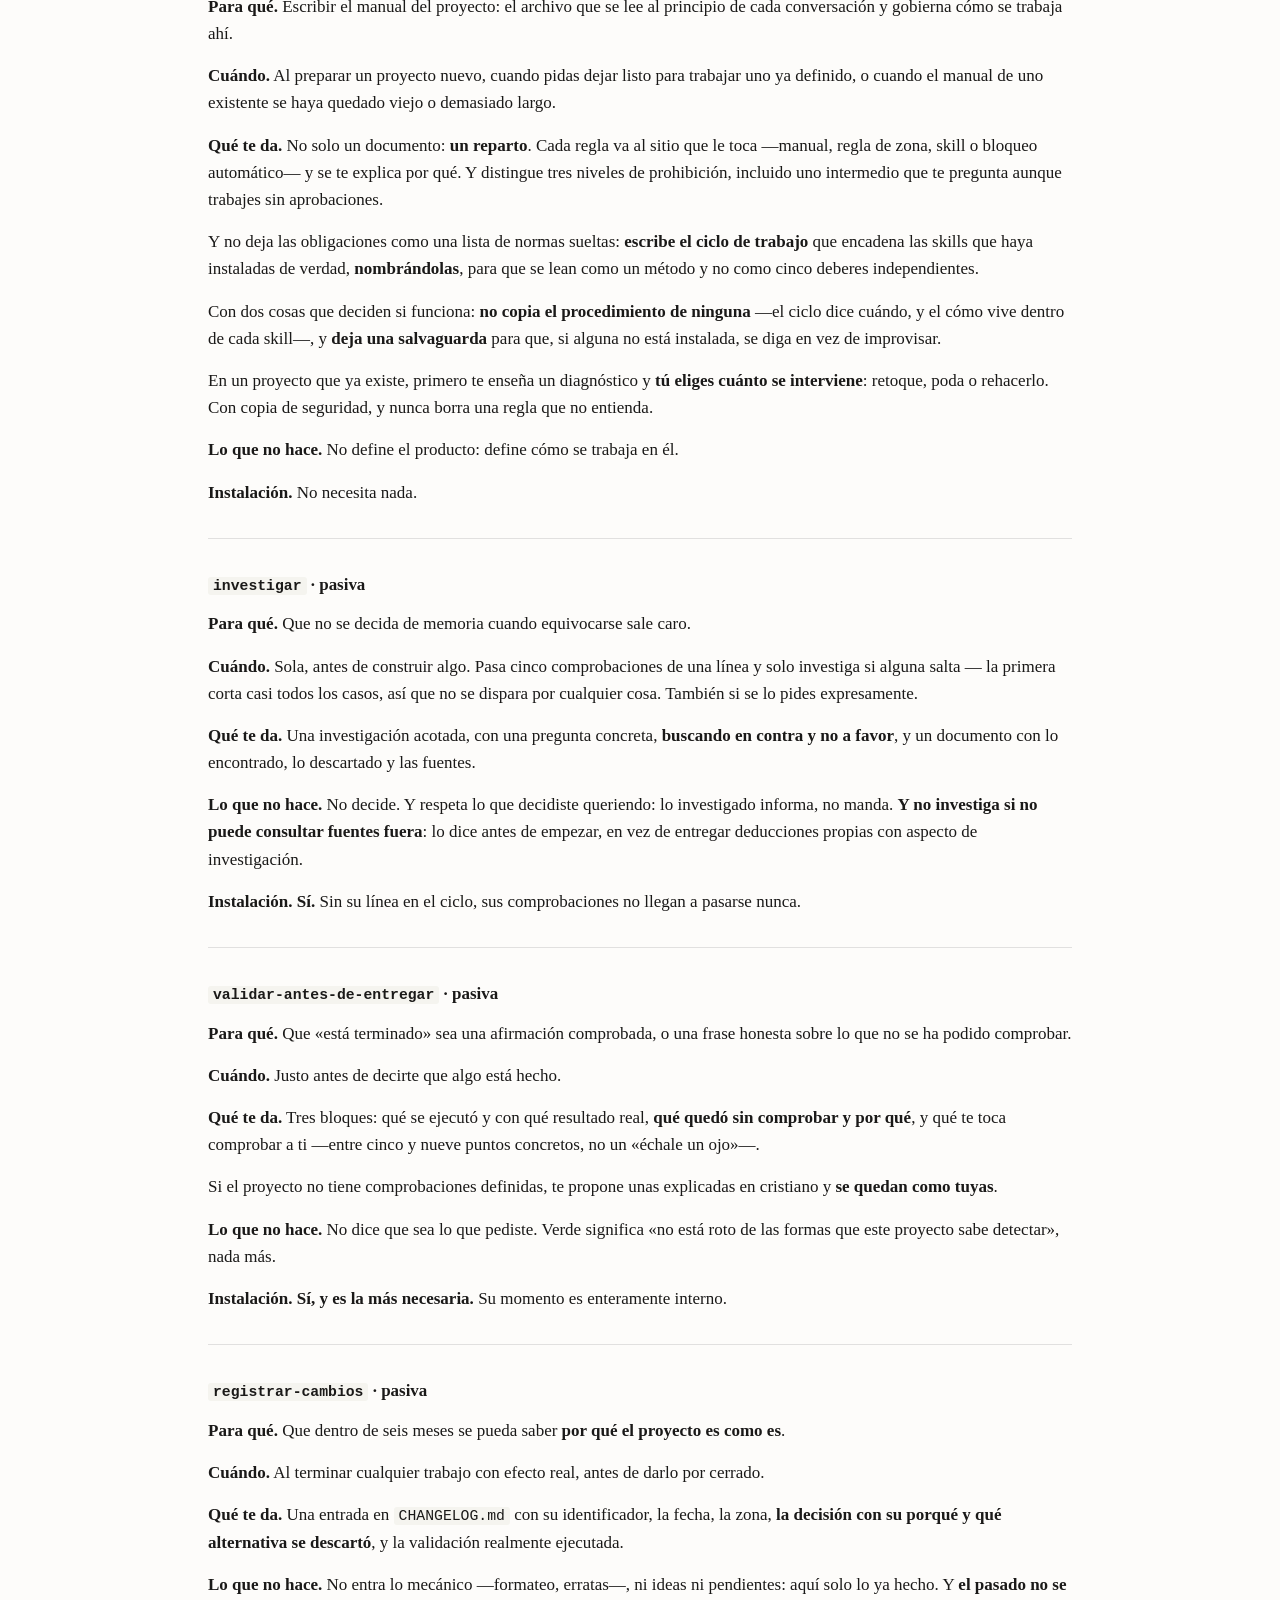
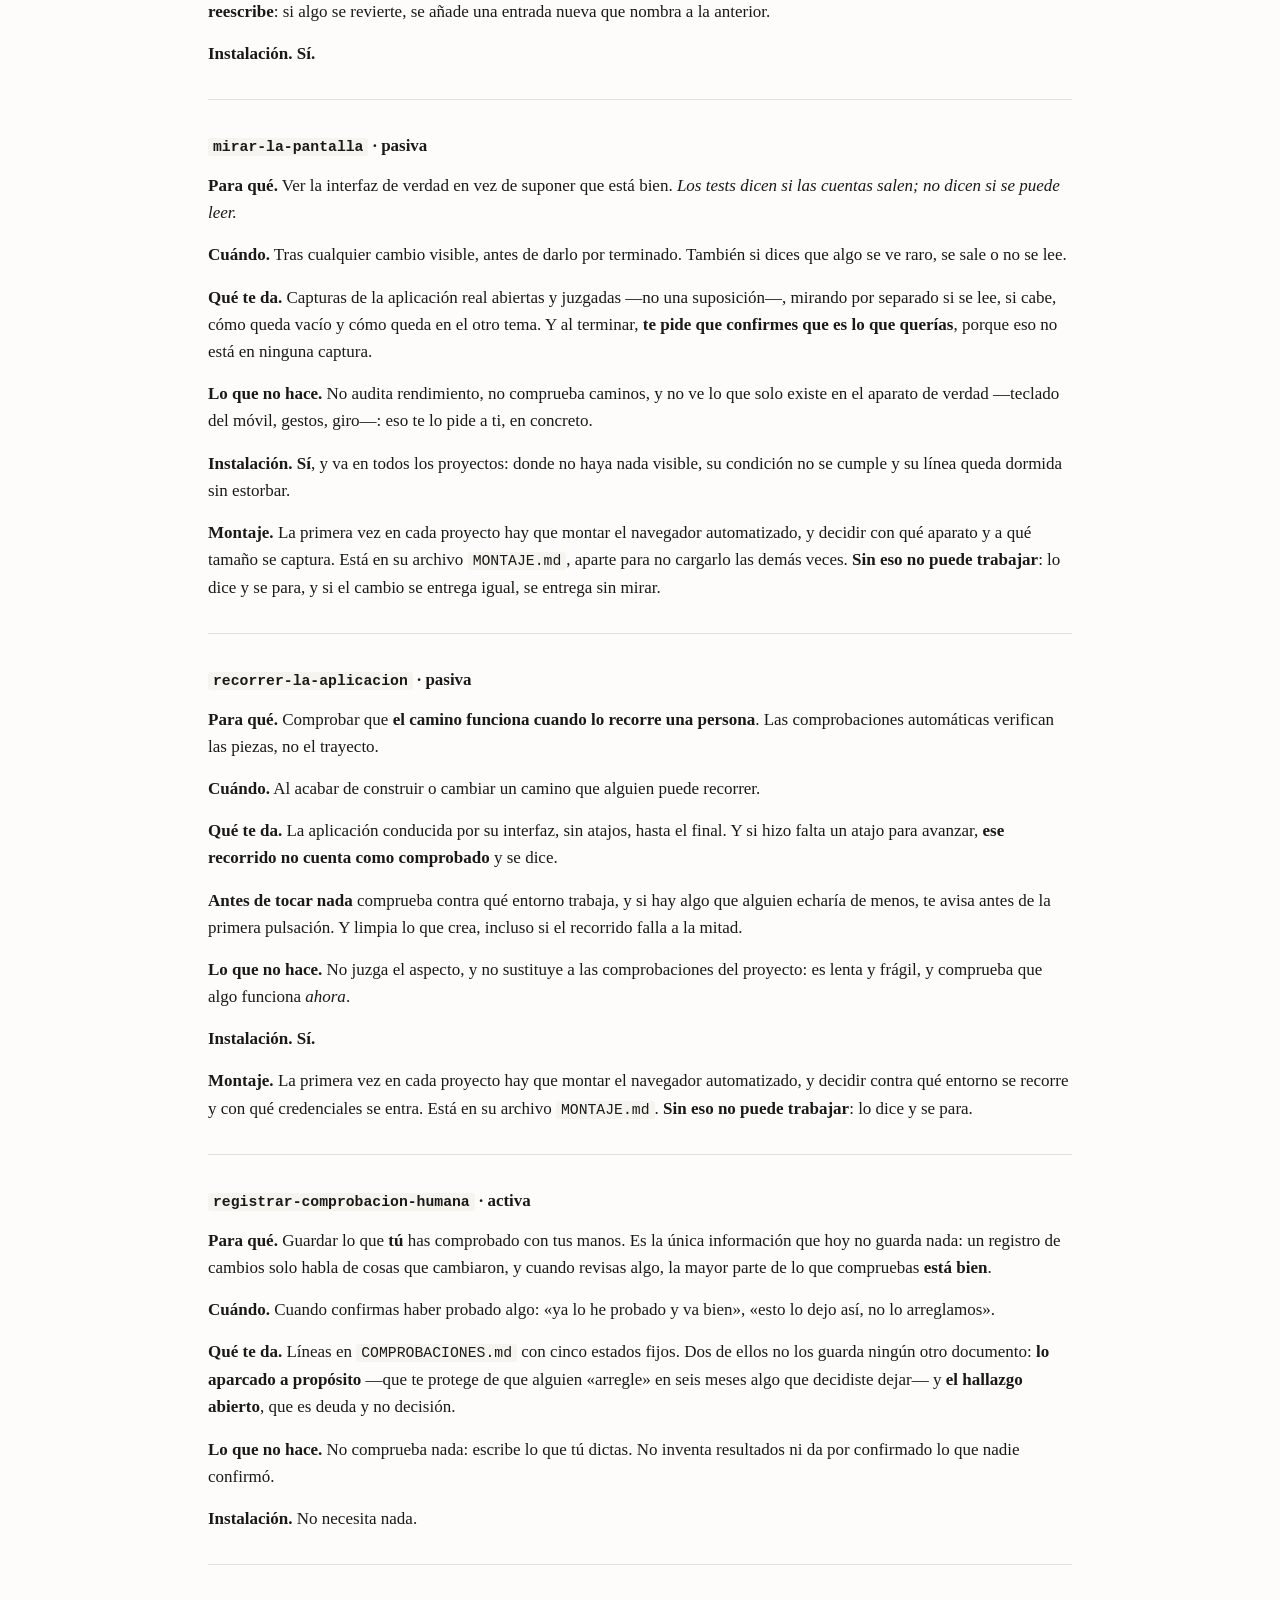
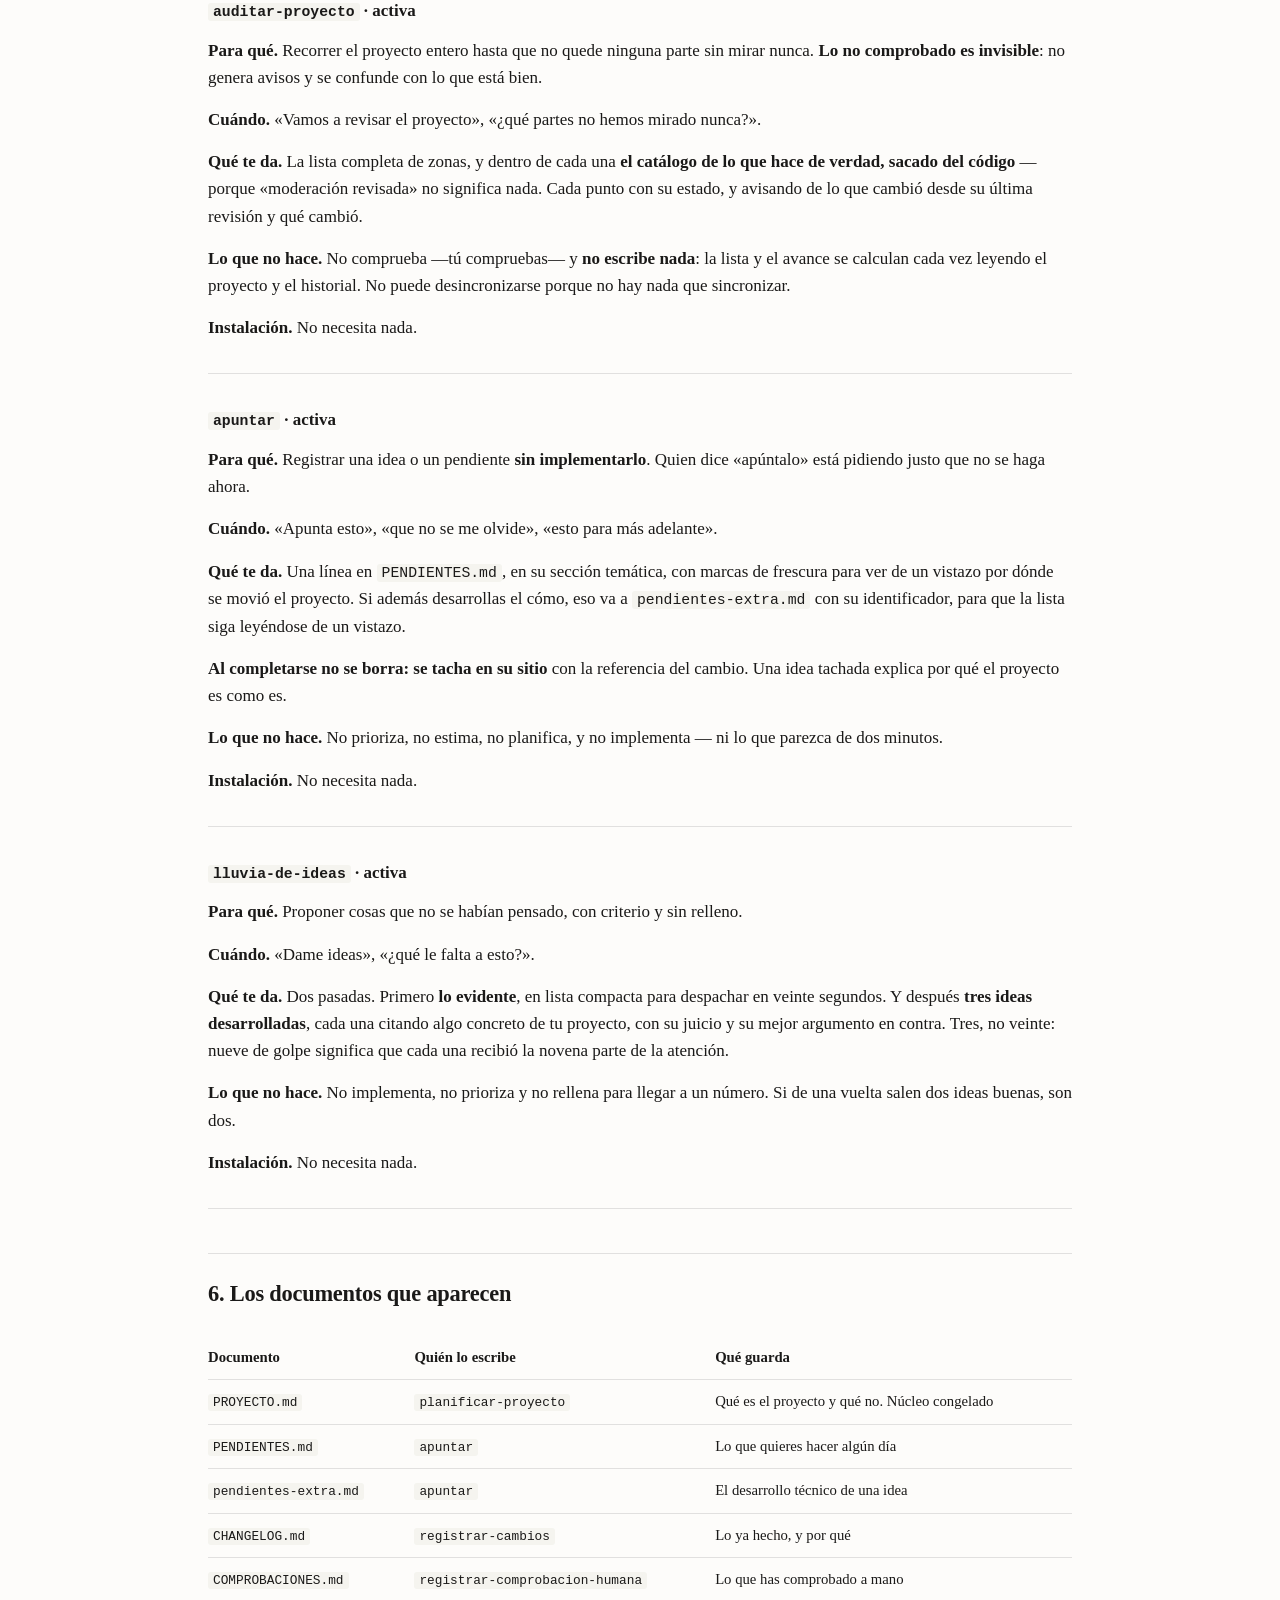
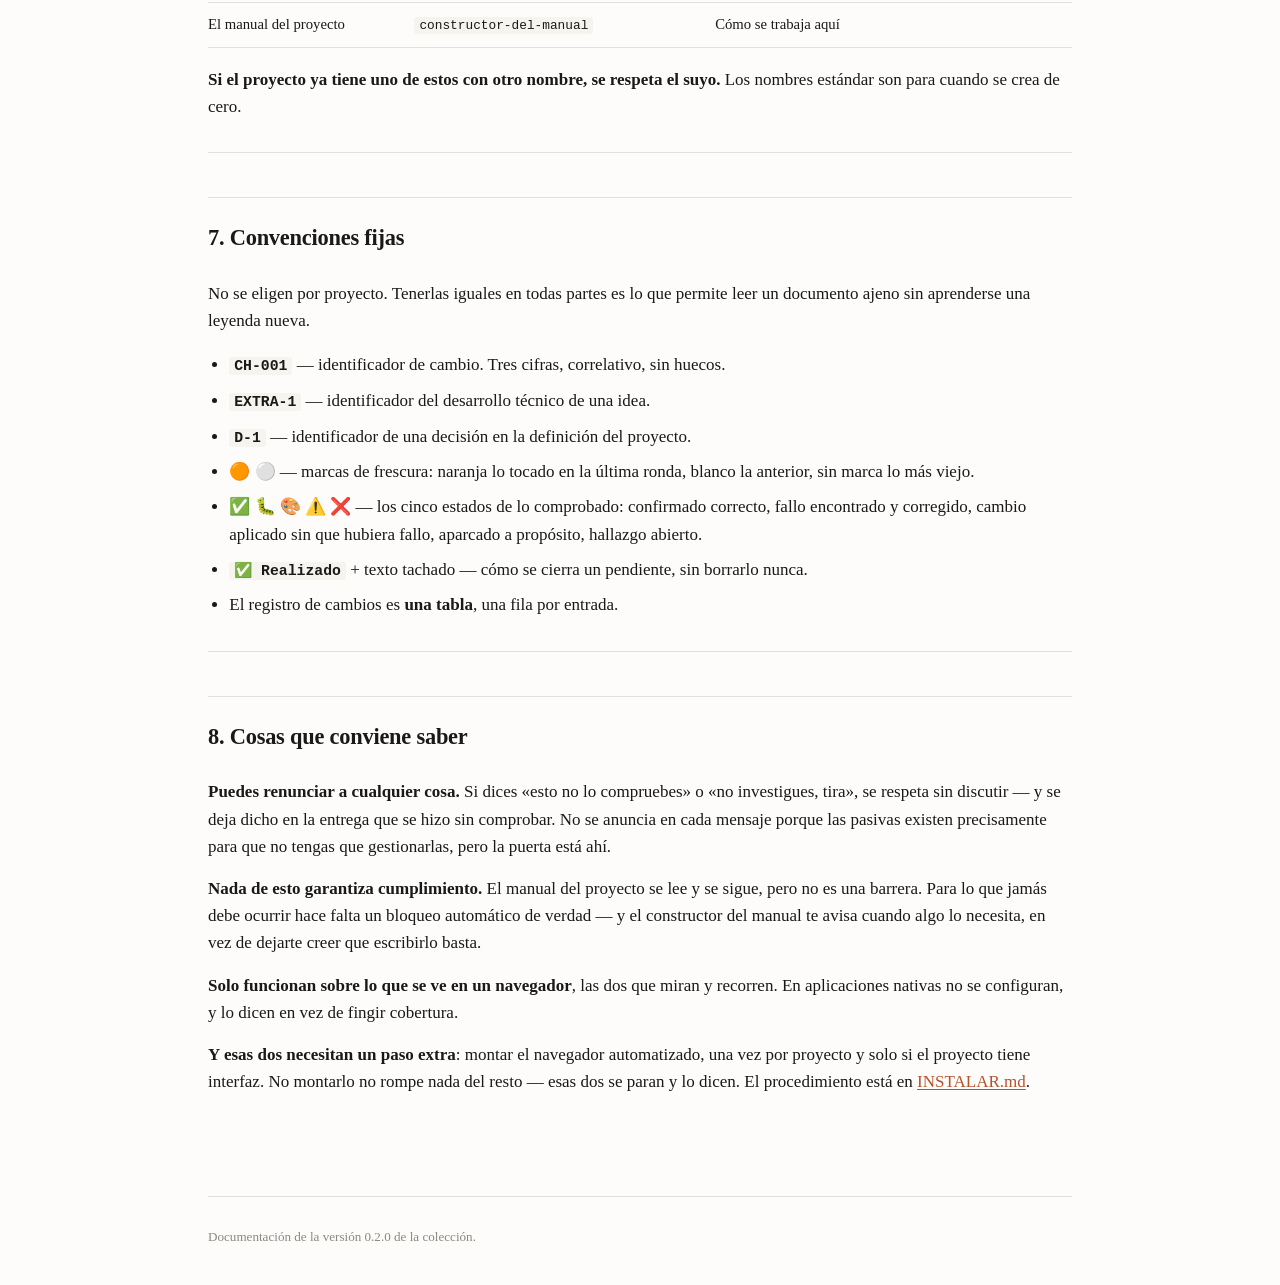
==== commit 48b15c37: "v0.2.0" ====
--- a/docs/documentacion.html
+++ b/docs/documentacion.html
@@ -10,7 +10,7 @@
 
 <header class="cabecera">
   <a class="volver" href="index.html">← Skills portables</a>
-  <span class="version">v0.1.2</span>
+  <span class="version">v0.2.0</span>
 </header>
 
 <main class="documento">
@@ -25,14 +25,14 @@
 <p>Ninguna skill nombra a otra. Se coordinan de dos formas:</p>
 <ul>
 <li><strong>Por descripción.</strong> Cada una declara cuándo es útil. Lo que pides encaja con una y esa se activa. No hay cableado entre ellas.</li>
-<li><strong>Por las reglas instaladas.</strong> Las que actúan solas necesitan una línea en un archivo que se lea al principio de cada conversación. Ahí es donde se cablea el flujo completo.</li>
+<li><strong>Por el ciclo instalado.</strong> Las que actúan solas necesitan una línea en un archivo que se lea al principio de cada conversación. Ese archivo las encadena a todas en un orden, y <strong>ahí es donde se cablea el flujo completo</strong> — fuera de las skills, que siguen sin conocerse entre ellas.</li>
 </ul>
 <p>Consecuencia práctica: <strong>puedes instalar una sola y funciona.</strong> Y puedes instalarlas todas y funcionan como un sistema.</p>
 <hr>
 <h2 id="2-activas-y-pasivas">2. Activas y pasivas</h2>
 <p>Es la distinción que más conviene entender.</p>
 <p><strong>Las activas se despiertan porque tú dices algo.</strong> «Apunta esto», «dame ideas», «vamos a revisar el proyecto». No hay que configurar nada: se instalan y ya responden.</p>
-<p><strong>Las pasivas actúan solas, en un momento concreto.</strong> Por ejemplo, justo antes de que se te diga que un trabajo está terminado. Ese momento no lo anuncias tú, así que <strong>no hay ninguna frase que las despierte</strong> — y por eso necesitan una línea instalada donde se lea en cada conversación.</p>
+<p><strong>Las pasivas actúan solas, en un momento concreto.</strong> Por ejemplo, justo antes de que se te diga que un trabajo está terminado. Ese momento no lo anuncias tú, así que <strong>no hay ninguna frase que las despierte</strong> — y por eso necesitan una línea instalada donde se lea en cada conversación. Las cinco líneas juntas son el ciclo de trabajo.</p>
 <p><strong>Si no instalas esa línea, la skill está ahí pero no hace nada.</strong> Sin aviso, sin síntoma. Por eso la instalación tiene dos pasos.</p>
 <table><thead><tr>
 <th>Skill</th>
@@ -87,36 +87,36 @@
 <h2 id="3-instalacion">3. Instalación</h2>
 <p><strong>El procedimiento completo está en <a href="https://github.com/Sagitario-A/skills-portables/blob/main/INSTALAR.md">INSTALAR.md</a></strong>, con los dos caminos posibles, los comandos y cómo comprobar que ha funcionado. Aquí solo va la forma, para que se entienda por qué es así.</p>
 <p><strong>Paso 1 — Copiar las skills.</strong> Cada una es una carpeta con su archivo dentro. Van a la carpeta de skills, la tuya de usuario o la del proyecto: se elige una de las dos, <strong>nunca las dos a la vez</strong>.</p>
-<p><strong>Paso 2 — Poner las cinco reglas.</strong> Cada skill pasiva trae un archivo <code>INSTALACION.md</code> que declara el texto exacto que hay que dejar puesto y dónde va. Se crea un archivo por skill en la carpeta de reglas.</p>
+<p><strong>Paso 2 — Poner el ciclo de trabajo.</strong> Un solo archivo en la carpeta de reglas, con una línea por skill pasiva: dice en orden qué pasa en cada momento del trabajo y <strong>cuál de ellas lo hace</strong>. Cada skill declara su línea en su archivo <code>INSTALACION.md</code>; el ciclo es esas cinco líneas puestas en orden.</p>
 <p><strong>Este segundo paso lo haces tú.</strong> Puedes pedírselo a Claude —enseñándole <a href="https://github.com/Sagitario-A/skills-portables/blob/main/INSTALAR.md">INSTALAR.md</a> y las declaraciones— y que te proponga los archivos antes de crearlos, pero <strong>no ocurre solo ni hay ninguna skill que lo haga</strong>: es un paso manual, asistido si quieres.</p>
 <p><strong>Por qué hacen falta dos pasos:</strong> no existe ningún mecanismo que permita a un paquete escribir en el manual de tu proyecto, ni ejecutar nada al instalarse. Está comprobado contra la documentación oficial, no supuesto.</p>
 <h3 id="que-aparece-al-configurar">Qué aparece al configurar</h3>
-<p>Un archivo por cada skill pasiva, en la carpeta de reglas del sitio donde hayas instalado —la del proyecto, o la tuya de usuario:</p>
+<p>Un solo archivo, en la carpeta de reglas del sitio donde hayas instalado —la del proyecto, o la tuya de usuario:</p>
 <pre><code>.claude/rules/            (o bien  ~/.claude/rules/)
-├── investigar.md
-├── validar-antes-de-entregar.md
-├── registrar-cambios.md
-├── mirar-la-pantalla.md
-└── recorrer-la-aplicacion.md</code></pre>
-<p>Cada uno lleva una primera línea diciendo qué skill lo puso. <strong>Desinstalar es borrar ese archivo.</strong></p>
-<p>Y cada texto <strong>empieza apuntando a su propia skill, en condicional</strong>: si la skill está instalada, que se use ella, que lleva el procedimiento completo; si no está, vale lo que dice el resto del archivo, que se basta solo. Sin esa primera línea pasa algo que no se ve: la regla ya dice qué hacer, así que <strong>la skill no llega a abrirse nunca</strong> y se acaba usando la versión corta teniendo instalada la larga.</p>
-<p>Si no hay carpeta de reglas —porque uses otra herramienta—, el texto va dentro del documento de instrucciones que tenga, entre marcas de inicio y fin que dicen en texto llano de dónde salió y que puede retirarse.</p>
+└── ciclo-de-trabajo.md</code></pre>
+<p>Dentro, una línea por skill pasiva, en orden: antes de construir, se investiga; nada más cambiar algo visible, se mira; al acabar un camino, se recorre; antes de reportar terminado, se valida; al cerrar, se registra. <strong>Cada línea nombra la skill que hace ese paso</strong>, y desinstalar una es borrar su línea.</p>
+<p><strong>Lo que ese archivo no lleva es el procedimiento de las skills, y es lo que lo hace funcionar.</strong> Dice <strong>cuándo</strong>, nunca <strong>cómo</strong>: el cómo vive dentro de cada skill y solo ahí, así que para cumplir la línea hay que abrirla.</p>
+<p>Suena a detalle y es lo contrario. Durante un tiempo cada regla llevaba además el procedimiento corto, para que funcionara sin la skill. Resultado medido: <strong>el texto corto resuelve el momento, nadie busca más, y la skill no llega a abrirse</strong> — de tres, se abrió una. El repuesto compite con lo que debería reemplazar, y gana el repuesto.</p>
+<p>En su lugar, el ciclo lleva una <strong>salvaguarda</strong>: si una de esas skills no está, se dice y lo decides tú, en vez de improvisar un sustituto. Así una desinstalación <strong>se nota</strong>; con el procedimiento copiado no se notaba nunca.</p>
+<p>Si no hay carpeta de reglas —porque uses otra herramienta—, el ciclo va dentro del documento de instrucciones que tenga, entre marcas de inicio y fin que dicen en texto llano de dónde salió y que puede retirarse.</p>
 <h3 id="se-instala-todo-y-se-configura-todo">Se instala todo y se configura todo</h3>
-<p><strong>Las once se instalan y todas sus reglas se configuran, en cualquier proyecto.</strong> Sin excepciones y sin decisiones que tomar.</p>
-<p>Podría parecer que algunas sobran —¿para qué la regla de mirar la pantalla en un proyecto sin nada visible?—. No sobran, porque <strong>están redactadas en condicional</strong>: «ningún cambio <em>visible</em>…», «cuando se acabe de construir <em>un camino que una persona pueda recorrer</em>…». Donde no hay nada que encaje, la condición no se cumple y la regla no llega a activarse. Está cargada y dormida.</p>
+<p><strong>Las once se instalan y el ciclo va entero, en cualquier proyecto.</strong> Sin excepciones y sin decisiones que tomar.</p>
+<p>Podría parecer que algunos pasos sobran —¿para qué el de mirar la pantalla en un proyecto sin nada visible?—. No sobran, porque <strong>están redactados en condicional</strong>: «algo <em>visible para alguien</em>», «<em>un camino que una persona pueda recorrer</em>». Donde no hay nada que encaje, la condición no se cumple y el paso no llega a activarse. Está cargado y dormido.</p>
 <p>Configurarlo todo tiene dos ventajas sobre hacerlo a medias:</p>
 <ul>
 <li><strong>No hay que acordarse de nada.</strong> Todos los proyectos se comportan igual, y no hay que comprobar qué está activo antes de fiarse.</li>
-<li><strong>El día que el proyecto cambie, ya está puesto.</strong> Si le sale una interfaz donde antes no había, esa regla empieza a actuar sola.</li>
+<li><strong>El día que el proyecto cambie, ya está puesto.</strong> Si le sale una interfaz donde antes no había, ese paso empieza a actuar solo.</li>
 </ul>
-<h3 id="si-has-editado-una-regla-a-mano">Si has editado una regla a mano</h3>
-<p>Al reinstalar o actualizar, se compara con lo declarado. Si coincide, se sustituye. <strong>Si no coincide, está tocada: no se toca, se te enseña la diferencia y se pregunta.</strong> Tus cambios no se borran en silencio.</p>
+<h3 id="si-has-editado-el-ciclo-a-mano">Si has editado el ciclo a mano</h3>
+<p>Al reinstalar o actualizar, se compara con lo declarado. Si coincide, se sustituye. <strong>Si no coincide, está tocado: no se toca, se te enseña la diferencia y se pregunta.</strong> Tus cambios no se borran en silencio.</p>
+<h3 id="si-vienes-de-una-version-anterior-a-la-020">Si vienes de una versión anterior a la 0.2.0</h3>
+<p>Hasta la <code>0.1.2</code> el paso 2 eran <strong>cinco archivos de regla</strong> con el procedimiento corto dentro. Desde la <code>0.2.0</code> es <strong>uno solo con el ciclo, sin procedimiento</strong>. Al actualizar hay que crear el nuevo <strong>y borrar los cinco viejos</strong>: dejar los dos es el peor resultado posible, porque tendrías el ciclo diciendo que abras la skill y al lado el texto que hace que no haga falta. El procedimiento está en <a href="https://github.com/Sagitario-A/skills-portables/blob/main/INSTALAR.md">INSTALAR.md</a>.</p>
 <hr>
 <h2 id="4-el-flujo-completo">4. El flujo completo</h2>
 <p>Así encajan de principio a fin:</p>
 <p><strong>1. Tienes una idea</strong> → <code>planificar-proyecto</code>. Te pregunta en lenguaje llano hasta que la idea quede definida. Sale <code>PROYECTO.md</code>.</p>
-<p><strong>2. Conversación nueva</strong> → <code>constructor-del-manual</code>. Lee esa definición y escribe el manual del proyecto: las reglas de trabajo y el ciclo que las encadena. Deja el terreno preparado.</p>
-<p><em>Las cinco reglas de las skills pasivas no las pone esta skill: se instalan por separado, una sola vez, siguiendo <a href="https://github.com/Sagitario-A/skills-portables/blob/main/INSTALAR.md">INSTALAR.md</a>.</em></p>
+<p><strong>2. Conversación nueva</strong> → <code>constructor-del-manual</code>. Lee esa definición y escribe el manual del proyecto: las reglas de trabajo, y el ciclo que encadena las skills instaladas. Deja el terreno preparado.</p>
+<p><em>El ciclo de partida lo deja puesto la instalación, una sola vez, siguiendo <a href="https://github.com/Sagitario-A/skills-portables/blob/main/INSTALAR.md">INSTALAR.md</a>. Lo que hace esta skill es afinarlo con lo que este proyecto tenga de verdad — y si encuentra reglas sueltas de una versión anterior, proponer que el ciclo las sustituya.</em></p>
 <p><strong>3. Se construye.</strong> Y mientras se construye, actúan solas: <code>investigar</code> antes de algo complejo, <code>mirar-la-pantalla</code> tras un cambio visual, <code>recorrer-la-aplicacion</code> al terminar un flujo, <code>validar-antes-de-entregar</code> antes de decirte que está hecho, y <code>registrar-cambios</code> al cerrar.</p>
 <p><strong>4. Tú compruebas</strong> → <code>registrar-comprobacion-humana</code> anota lo que confirmes.</p>
 <p><strong>5. Y cuando quieras</strong> → <code>lluvia-de-ideas</code> para abrir, <code>auditar-proyecto</code> para repasarlo todo, <code>apuntar</code> para no perder nada por el camino.</p>
@@ -133,7 +133,8 @@
 <p><strong>Para qué.</strong> Escribir el manual del proyecto: el archivo que se lee al principio de cada conversación y gobierna cómo se trabaja ahí.</p>
 <p><strong>Cuándo.</strong> Al preparar un proyecto nuevo, cuando pidas dejar listo para trabajar uno ya definido, o cuando el manual de uno existente se haya quedado viejo o demasiado largo.</p>
 <p><strong>Qué te da.</strong> No solo un documento: <strong>un reparto</strong>. Cada regla va al sitio que le toca —manual, regla de zona, skill o bloqueo automático— y se te explica por qué. Y distingue tres niveles de prohibición, incluido uno intermedio que te pregunta aunque trabajes sin aprobaciones.</p>
-<p>Y no deja las obligaciones como una lista de normas sueltas: <strong>escribe el ciclo de trabajo</strong> que encadena las que haya instaladas de verdad, para que se lean como un método y no como cinco deberes independientes.</p>
+<p>Y no deja las obligaciones como una lista de normas sueltas: <strong>escribe el ciclo de trabajo</strong> que encadena las skills que haya instaladas de verdad, <strong>nombrándolas</strong>, para que se lean como un método y no como cinco deberes independientes.</p>
+<p>Con dos cosas que deciden si funciona: <strong>no copia el procedimiento de ninguna</strong> —el ciclo dice cuándo, y el cómo vive dentro de cada skill—, y <strong>deja una salvaguarda</strong> para que, si alguna no está instalada, se diga en vez de improvisar.</p>
 <p>En un proyecto que ya existe, primero te enseña un diagnóstico y <strong>tú eliges cuánto se interviene</strong>: retoque, poda o rehacerlo. Con copia de seguridad, y nunca borra una regla que no entienda.</p>
 <p><strong>Lo que no hace.</strong> No define el producto: define cómo se trabaja en él.</p>
 <p><strong>Instalación.</strong> No necesita nada.</p>
@@ -143,7 +144,7 @@
 <p><strong>Cuándo.</strong> Sola, antes de construir algo. Pasa cinco comprobaciones de una línea y solo investiga si alguna salta — la primera corta casi todos los casos, así que no se dispara por cualquier cosa. También si se lo pides expresamente.</p>
 <p><strong>Qué te da.</strong> Una investigación acotada, con una pregunta concreta, <strong>buscando en contra y no a favor</strong>, y un documento con lo encontrado, lo descartado y las fuentes.</p>
 <p><strong>Lo que no hace.</strong> No decide. Y respeta lo que decidiste queriendo: lo investigado informa, no manda. <strong>Y no investiga si no puede consultar fuentes fuera</strong>: lo dice antes de empezar, en vez de entregar deducciones propias con aspecto de investigación.</p>
-<p><strong>Instalación.</strong> <strong>Sí.</strong> Sin su regla, sus comprobaciones no llegan a pasarse nunca.</p>
+<p><strong>Instalación.</strong> <strong>Sí.</strong> Sin su línea en el ciclo, sus comprobaciones no llegan a pasarse nunca.</p>
 <hr>
 <h3 id="validar-antes-de-entregar-pasiva"><code>validar-antes-de-entregar</code> · pasiva</h3>
 <p><strong>Para qué.</strong> Que «está terminado» sea una afirmación comprobada, o una frase honesta sobre lo que no se ha podido comprobar.</p>
@@ -165,7 +166,7 @@
 <p><strong>Cuándo.</strong> Tras cualquier cambio visible, antes de darlo por terminado. También si dices que algo se ve raro, se sale o no se lee.</p>
 <p><strong>Qué te da.</strong> Capturas de la aplicación real abiertas y juzgadas —no una suposición—, mirando por separado si se lee, si cabe, cómo queda vacío y cómo queda en el otro tema. Y al terminar, <strong>te pide que confirmes que es lo que querías</strong>, porque eso no está en ninguna captura.</p>
 <p><strong>Lo que no hace.</strong> No audita rendimiento, no comprueba caminos, y no ve lo que solo existe en el aparato de verdad —teclado del móvil, gestos, giro—: eso te lo pide a ti, en concreto.</p>
-<p><strong>Instalación.</strong> <strong>Sí</strong>, y se configura en todos los proyectos: donde no haya nada visible, su condición no se cumple y la regla queda dormida sin estorbar.</p>
+<p><strong>Instalación.</strong> <strong>Sí</strong>, y va en todos los proyectos: donde no haya nada visible, su condición no se cumple y su línea queda dormida sin estorbar.</p>
 <p><strong>Montaje.</strong> La primera vez en cada proyecto hay que montar el navegador automatizado, y decidir con qué aparato y a qué tamaño se captura. Está en su archivo <code>MONTAJE.md</code>, aparte para no cargarlo las demás veces. <strong>Sin eso no puede trabajar</strong>: lo dice y se para, y si el cambio se entrega igual, se entrega sin mirar.</p>
 <hr>
 <h3 id="recorrer-la-aplicacion-pasiva"><code>recorrer-la-aplicacion</code> · pasiva</h3>
@@ -265,7 +266,7 @@
 </main>
 
 <footer class="pie">
-  <p>Documentación de la versión 0.1.2 de la colección.</p>
+  <p>Documentación de la versión 0.2.0 de la colección.</p>
 </footer>
 
 </body>
--- a/docs/estilo.css
+++ b/docs/estilo.css
@@ -155,6 +155,7 @@
 .flujo li { margin-bottom: 11px; }
 
 .dos-modos { display: grid; grid-template-columns: 1fr 1fr; gap: 36px; }
+.dos-modos .nota { margin: 10px 0 18px; }
 
 dl { margin: 0; }
 dt { margin-top: 15px; font-size: 0.86rem; }
